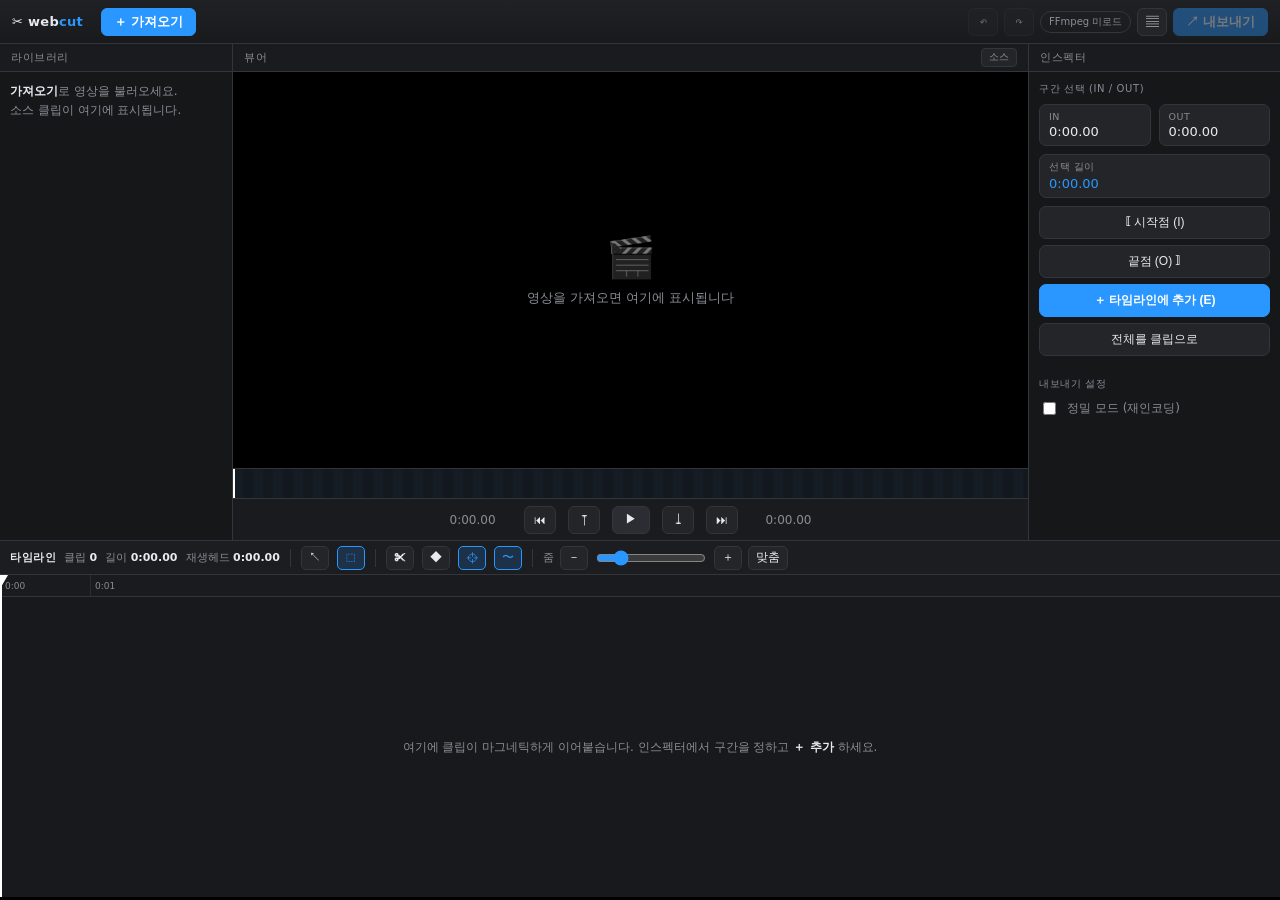
==== index.html @ 65ca596d "feat: webcut — browser-based video editor (Final Cut–style, FFmpeg.wasm)" ====
<!DOCTYPE html>
<html lang="ko">
<head>
  <meta charset="utf-8" />
  <meta name="viewport" content="width=device-width, initial-scale=1" />
  <title>webcut — 브라우저 영상 편집기</title>
  <link rel="stylesheet" href="./css/style.css" />
  <style>
    :root {
      --fc-bg: #161719; --fc-panel: #1d1e21; --fc-panel-2: #242529;
      --fc-line: #34353a; --fc-line-2: #3f4046; --fc-text: #e9eaee; --fc-muted: #8a8d96;
      --fc-blue: #2997ff; --fc-sel: #ffd60a; --fc-red: #ff4d4d;
      --fc-clip: linear-gradient(#3a6ea5, #2d557f); --fc-clip-top: #6fa8dc;
    }
    body { background: var(--fc-bg); overflow: hidden; }
    .topbar { background: #121315; border-bottom: 1px solid var(--fc-line); }

    .fc-app { height: 100vh; display: grid; grid-template-rows: 44px minmax(0,1fr) minmax(210px,40%); background: var(--fc-bg); }

    .fc-toolbar { display: flex; align-items: center; gap: 10px; padding: 0 12px; border-bottom: 1px solid var(--fc-line); background: linear-gradient(#202125,#191a1c); }
    .fc-toolbar .grp { display: flex; align-items: center; gap: 6px; }
    .fc-toolbar .spacer { flex: 1; }
    .fc-toolbar .title { font-weight: 700; font-size: 13px; letter-spacing: .3px; }
    .fc-toolbar .title .x { color: var(--fc-blue); }
    .ticon { width: 30px; height: 28px; display: inline-flex; align-items: center; justify-content: center; background: var(--fc-panel-2); border: 1px solid var(--fc-line); border-radius: 6px; color: var(--fc-text); font-size: 13px; cursor: pointer; padding: 0; }
    .ticon:hover { border-color: var(--fc-line-2); background: #2c2d32; }
    .ticon:disabled { opacity: .4; cursor: not-allowed; }
    .ticon.primary { background: var(--fc-blue); border-color: var(--fc-blue); color: #fff; width: auto; padding: 0 12px; font-weight: 600; }
    .ticon.primary:hover { filter: brightness(1.08); }
    .ticon.on { background: rgba(41,151,255,.18); border-color: var(--fc-blue); color: var(--fc-blue); }
    .pill { font-size: 10px; padding: 3px 8px; border-radius: 999px; border: 1px solid var(--fc-line); color: var(--fc-muted); white-space: nowrap; }
    .pill.ok { color: #5fd38a; border-color: #2f6b46; background: rgba(95,211,138,.08); }
    .pill.busy { color: var(--fc-sel); border-color: #6b5f1a; }

    .fc-top { display: grid; grid-template-columns: 232px 1fr 252px; min-height: 0; }
    .fc-pane { display: flex; flex-direction: column; min-height: 0; min-width: 0; }
    .fc-pane + .fc-pane { border-left: 1px solid var(--fc-line); }
    .fc-pane > .hd { height: 28px; display: flex; align-items: center; gap: 8px; padding: 0 11px; font-size: 10.5px; text-transform: uppercase; letter-spacing: .6px; color: var(--fc-muted); border-bottom: 1px solid var(--fc-line); background: #1a1b1e; flex: none; }
    .fc-pane > .hd .badge { margin-left: auto; font-size: 9.5px; padding: 2px 7px; border-radius: 4px; background: var(--fc-panel-2); border: 1px solid var(--fc-line); color: var(--fc-muted); text-transform: none; letter-spacing: 0; }
    .fc-pane > .hd .badge.prog { color: var(--fc-blue); border-color: #1f5c99; }
    .fc-pane > .bd { flex: 1; min-height: 0; overflow: auto; padding: 10px; }

    .browser-empty { color: var(--fc-muted); font-size: 12px; line-height: 1.6; }
    .src-card { display: flex; gap: 9px; align-items: center; padding: 8px; border-radius: 8px; background: var(--fc-panel-2); border: 1px solid var(--fc-line); }
    .src-card .filmstrip { width: 52px; height: 34px; border-radius: 4px; flex: none; background: repeating-linear-gradient(90deg,#0000 0 6px,#00000055 6px 8px), var(--fc-clip); border: 1px solid #00000066; }
    .src-card .m { font-size: 11.5px; min-width: 0; }
    .src-card .m b { display: block; color: var(--fc-text); white-space: nowrap; overflow: hidden; text-overflow: ellipsis; }
    .src-card .m span { color: var(--fc-muted); }

    .viewer-wrap { flex: 1; display: flex; align-items: center; justify-content: center; background: #000; min-height: 0; padding: 8px; }
    .viewer-wrap video { max-width: 100%; max-height: 100%; border-radius: 4px; background: #000; }
    .viewer-empty { color: var(--fc-muted); font-size: 13px; text-align: center; }
    .viewer-empty .big { font-size: 40px; margin-bottom: 8px; opacity: .5; }

    /* Source strip under viewer */
    .src-strip { height: 30px; flex: none; position: relative; background: #101113; border-top: 1px solid var(--fc-line); cursor: pointer; overflow: hidden; }
    .src-strip .film { position: absolute; inset: 0; background: repeating-linear-gradient(90deg,#1c2733 0 10px,#16202a 10px 20px); opacity: .5; }
    .src-strip .sel { position: absolute; top: 0; bottom: 0; background: rgba(41,151,255,.22); border-left: 2px solid var(--fc-blue); border-right: 2px solid var(--fc-blue); }
    .src-strip .ph { position: absolute; top: 0; bottom: 0; width: 2px; background: #fff; }
    .src-strip .mk { position: absolute; top: 0; width: 0; height: 0; border-left: 4px solid transparent; border-right: 4px solid transparent; border-top: 6px solid var(--fc-sel); transform: translateX(-4px); }

    .transport { height: 42px; flex: none; display: flex; align-items: center; justify-content: center; gap: 12px; border-top: 1px solid var(--fc-line); background: #1a1b1e; }
    .transport .tc { color: var(--fc-muted); font-size: 12px; font-variant-numeric: tabular-nums; min-width: 62px; }
    .transport .tc.r { text-align: right; }
    .tbtn { width: 32px; height: 28px; border-radius: 6px; border: 1px solid var(--fc-line); background: var(--fc-panel-2); color: var(--fc-text); cursor: pointer; font-size: 12px; display: inline-flex; align-items: center; justify-content: center; }
    .tbtn:hover { background: #2c2d32; }
    .tbtn.play { width: 38px; background: #2c2d32; }

    .insp-sec { margin-bottom: 15px; }
    .insp-sec .lbl { font-size: 10px; text-transform: uppercase; letter-spacing: .6px; color: var(--fc-muted); margin-bottom: 8px; }
    .io-row { display: flex; gap: 8px; margin-bottom: 8px; }
    .io-box { flex: 1; background: var(--fc-panel-2); border: 1px solid var(--fc-line); border-radius: 7px; padding: 6px 9px; }
    .io-box .k { font-size: 9.5px; text-transform: uppercase; letter-spacing: .5px; color: var(--fc-muted); }
    .io-box .v { font-size: 13px; font-variant-numeric: tabular-nums; color: var(--fc-text); margin-top: 2px; }
    .io-box.dur .v { color: var(--fc-blue); }
    .fc-btn { width: 100%; padding: 7px; border-radius: 7px; border: 1px solid var(--fc-line); background: var(--fc-panel-2); color: var(--fc-text); cursor: pointer; font-size: 12px; margin-bottom: 6px; }
    .fc-btn:hover { background: #2c2d32; border-color: var(--fc-line-2); }
    .fc-btn.add { background: var(--fc-blue); border-color: var(--fc-blue); color: #fff; font-weight: 600; }
    .fc-btn.add:hover { filter: brightness(1.08); }
    .fc-btn:disabled { opacity: .4; cursor: not-allowed; }
    .insp-toggle { display: flex; align-items: center; gap: 8px; font-size: 12px; color: var(--fc-muted); margin-bottom: 6px; }
    .export-stat { font-size: 11px; color: var(--fc-muted); min-height: 14px; }

    /* Timeline */
    .fc-timeline { border-top: 1px solid var(--fc-line); display: flex; flex-direction: column; min-height: 0; background: #18191c; }
    .tl-bar { height: 34px; flex: none; display: flex; align-items: center; gap: 8px; padding: 0 10px; border-bottom: 1px solid var(--fc-line); background: #1c1d20; }
    .tl-bar .seq { font-size: 11px; text-transform: uppercase; letter-spacing: .5px; color: var(--fc-text); font-weight: 600; }
    .tl-bar .t { font-size: 11px; color: var(--fc-muted); white-space: nowrap; }
    .tl-bar .t b { color: var(--fc-text); }
    .tl-bar .sep { width: 1px; height: 18px; background: var(--fc-line); margin: 0 2px; }
    .tl-bar .zoom { display: flex; align-items: center; gap: 6px; }
    .tl-bar .zoom input { width: 110px; accent-color: var(--fc-blue); }
    .tbtn-sm { height: 24px; min-width: 26px; padding: 0 7px; border-radius: 5px; border: 1px solid var(--fc-line); background: var(--fc-panel-2); color: var(--fc-text); cursor: pointer; font-size: 12px; display: inline-flex; align-items: center; justify-content: center; }
    .tbtn-sm:hover { background: #2c2d32; }
    .tbtn-sm:disabled { opacity: .4; cursor: not-allowed; }
    .tbtn-sm.on { background: rgba(41,151,255,.18); border-color: var(--fc-blue); color: var(--fc-blue); }

    .tl-scroll { flex: 1; overflow-x: auto; overflow-y: hidden; min-height: 0; position: relative; }
    .tl-inner { position: relative; height: 100%; min-width: 100%; }
    .tl-ruler { height: 22px; position: relative; border-bottom: 1px solid var(--fc-line); background: #1a1b1e; cursor: text; user-select: none; }
    .tl-ruler .tick { position: absolute; top: 0; bottom: 0; border-left: 1px solid #2c2d32; padding-left: 4px; font-size: 9px; color: var(--fc-muted); line-height: 22px; pointer-events: none; }
    .tl-ruler .mk { position: absolute; top: 2px; width: 0; height: 0; border-left: 5px solid transparent; border-right: 5px solid transparent; border-top: 8px solid var(--fc-sel); transform: translateX(-5px); cursor: pointer; }
    .tl-track { position: relative; height: calc(100% - 22px); padding: 12px 0; }
    .tl-lane { position: relative; height: 100%; }
    .tl-clip { position: absolute; top: 8px; bottom: 8px; border-radius: 6px; overflow: hidden; background: var(--fc-clip); border: 1px solid #00000077; cursor: grab; box-shadow: inset 0 1px 0 #ffffff22; min-width: 14px; }
    .tl-clip .cbar { height: 5px; background: var(--fc-clip-top); opacity: .85; }
    .tl-clip .cbody { position: absolute; inset: 5px 0 0 0; background-image: repeating-linear-gradient(90deg,#ffffff10 0 1px,#0000 1px 14px); }
    .tl-clip .clabel { position: relative; padding: 6px 10px; font-size: 10.5px; color: #eaf2fb; text-shadow: 0 1px 1px #00000088; white-space: nowrap; pointer-events: none; }
    .tl-clip .clabel .d { display: block; color: #cfe2f7; font-variant-numeric: tabular-nums; font-size: 9.5px; opacity: .9; }
    .tl-clip.selected { border-color: var(--fc-sel); box-shadow: 0 0 0 2px var(--fc-sel), inset 0 1px 0 #ffffff22; }
    .tl-clip .trim { position: absolute; top: 0; bottom: 0; width: 9px; cursor: ew-resize; z-index: 3; }
    .tl-clip .trim.l { left: 0; } .tl-clip .trim.r { right: 0; }
    .tl-clip .trim:hover { background: linear-gradient(var(--fc-sel),#caa800); opacity: .55; }
    .tl-clip .trim.l:hover { box-shadow: inset 2px 0 0 var(--fc-sel); }
    .tl-clip .trim.r:hover { box-shadow: inset -2px 0 0 var(--fc-sel); }
    .tl-clip .del { position: absolute; top: 4px; right: 11px; width: 17px; height: 17px; border-radius: 4px; background: #00000077; color: #fff; border: none; cursor: pointer; font-size: 10px; line-height: 1; display: none; align-items: center; justify-content: center; z-index: 4; }
    .tl-clip:hover .del { display: flex; }
    .tl-empty { position: absolute; inset: 0; display: flex; align-items: center; justify-content: center; color: var(--fc-muted); font-size: 12px; pointer-events: none; padding: 0 20px; text-align: center; }

    .tl-playhead { position: absolute; top: 0; bottom: 0; width: 2px; background: #fff; z-index: 6; pointer-events: none; }
    .tl-playhead .head { position: absolute; top: 0; left: -6px; width: 14px; height: 12px; background: #fff; clip-path: polygon(0 0,100% 0,50% 100%); pointer-events: auto; cursor: ew-resize; }
    .tl-skimmer { position: absolute; top: 0; bottom: 0; width: 1px; background: var(--fc-sel); opacity: .7; z-index: 5; pointer-events: none; display: none; }
    .tl-range { position: absolute; top: 0; bottom: 0; background: rgba(255,214,10,.15); border-left: 2px solid var(--fc-sel); border-right: 2px solid var(--fc-sel); z-index: 4; pointer-events: none; display: none; box-shadow: inset 0 0 0 1px rgba(255,214,10,.25); }
    .tl-track.range-tool { cursor: text; }

    .tl-progress { height: 3px; background: #000; flex: none; }
    .tl-progress > div { height: 100%; width: 0; background: linear-gradient(90deg,var(--fc-blue),#6fa8dc); transition: width .15s; }

    #file { display: none; }
    .log-pop { position: fixed; right: 12px; bottom: 16px; width: 340px; max-height: 170px; overflow: auto; background: #0d0e10; border: 1px solid var(--fc-line); border-radius: 8px; padding: 8px 10px; font-family: ui-monospace,Menlo,monospace; font-size: 10.5px; color: var(--fc-muted); white-space: pre-wrap; z-index: 40; display: none; }
    .log-pop.show { display: block; }
  </style>
</head>
<body>
  <div class="fc-app">
    <div class="fc-toolbar">
      <span class="title">✂️ web<span class="x">cut</span></span>
      <div class="grp" style="margin-left:8px">
        <button class="ticon primary" id="importBtn">＋ 가져오기</button>
      </div>
      <div class="spacer"></div>
      <div class="grp">
        <button class="ticon" id="undoBtn" title="실행취소 (⌘Z)" disabled>↶</button>
        <button class="ticon" id="redoBtn" title="다시실행 (⌘⇧Z)" disabled>↷</button>
        <span class="pill" id="status">FFmpeg 미로드</span>
        <button class="ticon" id="logToggle" title="로그">▤</button>
        <button class="ticon primary" id="export" disabled>↗ 내보내기</button>
        <a class="ticon" id="download" style="display:none; text-decoration:none">⬇</a>
      </div>
    </div>

    <div class="fc-top">
      <div class="fc-pane">
        <div class="hd">라이브러리</div>
        <div class="bd" id="browser">
          <div class="browser-empty">
            <b style="color:var(--fc-text)">가져오기</b>로 영상을 불러오세요.<br>소스 클립이 여기에 표시됩니다.
          </div>
        </div>
      </div>

      <div class="fc-pane">
        <div class="hd">뷰어 <span class="badge" id="modeBadge">소스</span></div>
        <div class="viewer-wrap" id="viewerWrap">
          <div class="viewer-empty" id="viewerEmpty"><div class="big">🎬</div>영상을 가져오면 여기에 표시됩니다</div>
          <video id="video" style="display:none"></video>
        </div>
        <div class="src-strip" id="srcStrip" title="소스 스크럽 · 드래그로 이동">
          <div class="film"></div>
          <div class="sel" id="srcSel" style="display:none"></div>
          <div class="ph" id="srcPh" style="left:0"></div>
        </div>
        <div class="transport">
          <span class="tc" id="curT">0:00.00</span>
          <button class="tbtn" id="skipStart" title="처음 (Home)">⏮</button>
          <button class="tbtn" id="prevEdit" title="이전 편집점 (↑)">⤒</button>
          <button class="tbtn play" id="playBtn" title="재생/정지 (Space)">▶</button>
          <button class="tbtn" id="nextEdit" title="다음 편집점 (↓)">⤓</button>
          <button class="tbtn" id="skipEnd" title="끝 (End)">⏭</button>
          <span class="tc r" id="totT">0:00.00</span>
        </div>
      </div>

      <div class="fc-pane">
        <div class="hd">인스펙터</div>
        <div class="bd">
          <div class="insp-sec">
            <div class="lbl">구간 선택 (In / Out)</div>
            <div class="io-row">
              <div class="io-box"><div class="k">In</div><div class="v" id="inT">0:00.00</div></div>
              <div class="io-box"><div class="k">Out</div><div class="v" id="outT">0:00.00</div></div>
            </div>
            <div class="io-row"><div class="io-box dur" style="width:100%"><div class="k">선택 길이</div><div class="v" id="segT">0:00.00</div></div></div>
            <button class="fc-btn" id="setIn">⟦ 시작점 (I)</button>
            <button class="fc-btn" id="setOut">끝점 (O) ⟧</button>
            <button class="fc-btn add" id="addClip">＋ 타임라인에 추가 (E)</button>
            <button class="fc-btn" id="addFull">전체를 클립으로</button>
          </div>

          <div class="insp-sec" id="selInsp" style="display:none">
            <div class="lbl">선택한 클립</div>
            <div class="io-row">
              <div class="io-box"><div class="k">In(소스)</div><div class="v" id="selIn">—</div></div>
              <div class="io-box"><div class="k">Out(소스)</div><div class="v" id="selOut">—</div></div>
            </div>
            <div class="io-row"><div class="io-box dur" style="width:100%"><div class="k">길이</div><div class="v" id="selDur">—</div></div></div>
            <button class="fc-btn" id="selPlay">▶ 이 클립 미리보기</button>
            <button class="fc-btn" id="selBlade">✂ 재생헤드에서 분할 (B)</button>
            <button class="fc-btn" id="selDel">✕ 삭제 (Del)</button>
          </div>

          <div class="insp-sec">
            <div class="lbl">내보내기 설정</div>
            <label class="insp-toggle"><input type="checkbox" id="precise"> 정밀 모드 (재인코딩)</label>
            <div class="export-stat" id="exportStat"></div>
          </div>
        </div>
      </div>
    </div>

    <div class="fc-timeline">
      <div class="tl-bar">
        <span class="seq">타임라인</span>
        <span class="t">클립 <b id="clipCount">0</b></span>
        <span class="t">길이 <b id="totalT">0:00.00</b></span>
        <span class="t">재생헤드 <b id="phT">0:00.00</b></span>
        <span class="sep"></span>
        <button class="tbtn-sm" id="toolSelect" title="선택 도구 (V)">↖</button>
        <button class="tbtn-sm on" id="toolRange" title="범위 선택 도구 (R) — 드래그로 구간 선택">⬚</button>
        <span class="grp" id="rangeOps" style="display:none; align-items:center; gap:6px">
          <span class="t">범위 <b id="rangeDur">0:00.00</b></span>
          <button class="tbtn-sm" id="rngKeep" title="선택 영역만 남기기">남기기</button>
          <button class="tbtn-sm" id="rngDel" title="선택 영역 삭제">삭제</button>
          <button class="tbtn-sm" id="rngClear" title="범위 해제">✕</button>
        </span>
        <span class="sep"></span>
        <button class="tbtn-sm" id="bladeBtn" title="분할 (B)">✂</button>
        <button class="tbtn-sm" id="markBtn" title="마커 (M)">◆</button>
        <button class="tbtn-sm on" id="snapBtn" title="스내핑 (N)">⌖</button>
        <button class="tbtn-sm on" id="skimBtn" title="스키밍 (S)">〜</button>
        <span class="sep"></span>
        <div class="zoom">
          <span class="t">줌</span>
          <button class="tbtn-sm" id="zoomOut">－</button>
          <input type="range" id="zoom" min="20" max="400" value="90">
          <button class="tbtn-sm" id="zoomIn">＋</button>
          <button class="tbtn-sm" id="zoomFit" title="맞춤">맞춤</button>
        </div>
      </div>
      <div class="tl-scroll" id="tlScroll">
        <div class="tl-inner" id="tlInner">
          <div class="tl-ruler" id="ruler"></div>
          <div class="tl-track">
            <div class="tl-lane" id="lane">
              <div class="tl-empty" id="tlEmpty">여기에 클립이 마그네틱하게 이어붙습니다. 인스펙터에서 구간을 정하고 <b style="color:var(--fc-text);margin:0 4px">＋ 추가</b>하세요.</div>
            </div>
          </div>
          <div class="tl-range" id="tlRange"></div>
          <div class="tl-skimmer" id="skimmer"></div>
          <div class="tl-playhead" id="playhead" style="left:0"><div class="head" id="phHead"></div></div>
        </div>
      </div>
      <div class="tl-progress"><div id="bar"></div></div>
    </div>
  </div>

  <input type="file" id="file" accept="video/*" />
  <pre class="log-pop" id="log">대기 중…</pre>

  <script type="module">
    import { FFmpeg } from './vendor/ffmpeg/index.js';
    import { fetchFile, toBlobURL } from './vendor/util/index.js';

    const $ = id => document.getElementById(id);
    const video = $('video');
    const logEl = $('log'), statusEl = $('status'), bar = $('bar');

    const fmt = s => { if (!isFinite(s) || s < 0) s = 0; const m = Math.floor(s/60), sec = Math.floor(s%60), cs = Math.floor((s%1)*100); return `${m}:${String(sec).padStart(2,'0')}.${String(cs).padStart(2,'0')}`; };
    const log = m => { logEl.textContent = (m + '\n' + logEl.textContent).slice(0, 6000); };
    const clamp = (v, a, b) => Math.max(a, Math.min(b, v));

    // ---- State ----
    let clips = [];               // {id, start, end}  (source time)
    let markers = [];             // sequence times
    let sourceFile = null, sourceExt = 'mp4', duration = 0;
    let selectedId = null, clipSeq = 0;
    let PXPS = 90;
    let inPt = 0, outPt = 0;
    let mode = 'source';          // 'source' | 'program'
    let playingSeq = false, curIdx = 0, rafId = null;
    let playN = 0;                // sequence time
    let snapOn = true, skimOn = true, skimming = false, skimSaved = 0;
    let history = [], future = [];
    let tool = 'range';           // 'select' | 'range'
    let selA = null, selB = null; // range selection (sequence time)
    let rangeDragging = false;

    // ---- Sequence math ----
    const seqDuration = () => clips.reduce((a, c) => a + (c.end - c.start), 0);
    const offsetOf = i => clips.slice(0, i).reduce((a, c) => a + (c.end - c.start), 0);
    function locate(t) {            // sequence time -> {idx, src}
      t = clamp(t, 0, seqDuration());
      let acc = 0;
      for (let i = 0; i < clips.length; i++) {
        const d = clips[i].end - clips[i].start;
        if (t <= acc + d || i === clips.length - 1) return { idx: i, src: clips[i].start + (t - acc), off: acc };
        acc += d;
      }
      return { idx: 0, src: 0, off: 0 };
    }
    const editPoints = () => { const pts = [0]; let a = 0; clips.forEach(c => { a += c.end - c.start; pts.push(a); }); return pts; };

    // ---- History ----
    const snap = () => clips.map(c => ({ ...c }));
    function pushHistory() { history.push(snap()); if (history.length > 60) history.shift(); future = []; updateUndo(); }
    function updateUndo() { $('undoBtn').disabled = !history.length; $('redoBtn').disabled = !future.length; }
    function undo() { if (!history.length) return; future.push(snap()); clips = history.pop(); fixSelection(); renderTimeline(); updateUndo(); }
    function redo() { if (!future.length) return; history.push(snap()); clips = future.pop(); fixSelection(); renderTimeline(); updateUndo(); }
    function fixSelection() { if (!clips.find(c => c.id === selectedId)) selectedId = clips.length ? clips[clips.length - 1].id : null; }

    // ---- FFmpeg ----
    const ffmpeg = new FFmpeg();
    let loaded = false;
    ffmpeg.on('log', ({ message }) => { if (message) log(message); });
    ffmpeg.on('progress', ({ progress }) => { if (progress >= 0 && progress <= 1) bar.style.width = (progress*100).toFixed(1) + '%'; });
    async function ensureLoaded() {
      if (loaded) return;
      statusEl.textContent = 'FFmpeg 로딩…'; statusEl.className = 'pill busy';
      log('FFmpeg 코어 다운로드 중 (최초 1회, ~25MB)…');
      const base = 'https://unpkg.com/@ffmpeg/core@0.12.10/dist/esm';
      await ffmpeg.load({
        coreURL: await toBlobURL(`${base}/ffmpeg-core.js`, 'text/javascript'),
        wasmURL: await toBlobURL(`${base}/ffmpeg-core.wasm`, 'application/wasm'),
      });
      loaded = true; statusEl.textContent = 'FFmpeg 준비됨'; statusEl.className = 'pill ok'; log('FFmpeg 엔진 준비 완료 ✓');
    }

    // ---- Import ----
    $('importBtn').onclick = () => $('file').click();
    $('file').onchange = e => {
      const f = e.target.files[0]; if (!f) return;
      sourceFile = f; sourceExt = (f.name.split('.').pop() || 'mp4').toLowerCase();
      video.src = URL.createObjectURL(f); video.style.display = 'block'; $('viewerEmpty').style.display = 'none';
      log(`가져옴: ${f.name} (${(f.size/1048576).toFixed(1)} MB)`);
      $('browser').innerHTML = `<div class="src-card"><div class="filmstrip"></div><div class="m"><b title="${f.name}">${f.name}</b><span>${(f.size/1048576).toFixed(1)} MB · <span id="srcDur">…</span></span></div></div>`;
      ensureLoaded().catch(err => { log('엔진 로드 실패: ' + err); statusEl.textContent = '로드 실패'; statusEl.className = 'pill'; });
    };
    video.addEventListener('loadedmetadata', () => {
      duration = video.duration; outPt = duration; inPt = 0;
      $('totT').textContent = fmt(duration);
      const sd = $('srcDur'); if (sd) sd.textContent = fmt(duration);
      updateSeg(); renderSrcStrip();
    });

    // ---- Viewer / modes ----
    function setMode(m) { mode = m; const b = $('modeBadge'); b.textContent = m === 'program' ? '프로그램' : '소스'; b.className = 'badge' + (m === 'program' ? ' prog' : ''); }
    video.addEventListener('timeupdate', () => {
      $('curT').textContent = fmt(video.currentTime);
      if (mode === 'source') renderSrcPh();
    });
    video.addEventListener('play', () => $('playBtn').textContent = '⏸');
    video.addEventListener('pause', () => { if (!playingSeq) $('playBtn').textContent = '▶'; });

    // ---- Source strip ----
    function renderSrcStrip() {
      const sel = $('srcSel');
      if (duration > 0 && (outPt - inPt) < duration - 1e-3) {
        sel.style.display = 'block';
        sel.style.left = (inPt/duration*100) + '%';
        sel.style.width = ((outPt-inPt)/duration*100) + '%';
      } else sel.style.display = 'none';
      renderSrcPh();
    }
    function renderSrcPh() { if (duration > 0) $('srcPh').style.left = (video.currentTime/duration*100) + '%'; }
    function srcSeek(clientX) {
      const r = $('srcStrip').getBoundingClientRect();
      const t = clamp((clientX - r.left)/r.width, 0, 1) * duration;
      setMode('source'); stopProgram(); video.currentTime = t;
    }
    let srcDrag = false;
    $('srcStrip').addEventListener('mousedown', e => { if (!duration) return; srcDrag = true; srcSeek(e.clientX); });
    window.addEventListener('mousemove', e => { if (srcDrag) srcSeek(e.clientX); });
    window.addEventListener('mouseup', () => srcDrag = false);

    // ---- In / Out / add ----
    function updateSeg() { $('inT').textContent = fmt(inPt); $('outT').textContent = fmt(outPt); $('segT').textContent = fmt(Math.max(0, outPt-inPt)); }
    $('setIn').onclick = () => { inPt = video.currentTime; if (outPt <= inPt) outPt = duration; updateSeg(); renderSrcStrip(); };
    $('setOut').onclick = () => { outPt = video.currentTime; if (outPt <= inPt) inPt = 0; updateSeg(); renderSrcStrip(); };
    $('addClip').onclick = () => addClip(inPt, outPt);
    $('addFull').onclick = () => addClip(0, duration);
    function addClip(s, e) {
      if (!sourceFile) { log('먼저 영상을 가져오세요.'); return; }
      if (e - s < 0.05) { log('구간이 너무 짧습니다.'); return; }
      pushHistory();
      clips.push({ start: s, end: e, id: ++clipSeq });
      selectedId = clipSeq; renderTimeline();
    }

    // ---- Program (sequence) playback ----
    function programPlay() {
      if (!clips.length) { setMode('source'); video.play(); return; }
      setMode('program'); playingSeq = true; $('playBtn').textContent = '⏸';
      if (playN >= seqDuration() - 1e-3) playN = 0;
      const m = locate(playN); curIdx = m.idx; video.currentTime = m.src; video.play(); loopProgram();
    }
    function loopProgram() {
      if (!playingSeq) return;
      const c = clips[curIdx];
      if (!c) { stopProgram(); playN = seqDuration(); updatePlayhead(); return; }
      if (video.currentTime >= c.end - 0.03) {
        curIdx++;
        if (curIdx >= clips.length) { stopProgram(); playN = seqDuration(); updatePlayhead(); return; }
        video.currentTime = clips[curIdx].start;
      } else {
        playN = offsetOf(curIdx) + Math.max(0, video.currentTime - clips[curIdx].start);
        updatePlayhead();
      }
      rafId = requestAnimationFrame(loopProgram);
    }
    function stopProgram() { playingSeq = false; if (rafId) cancelAnimationFrame(rafId); rafId = null; video.pause(); $('playBtn').textContent = '▶'; }

    $('playBtn').onclick = () => { if (playingSeq || (mode === 'source' && !video.paused)) { stopProgram(); video.pause(); } else programPlay(); };
    $('skipStart').onclick = () => seekSeq(0);
    $('skipEnd').onclick = () => seekSeq(seqDuration());
    $('prevEdit').onclick = () => { const pts = editPoints(); for (let i = pts.length-1; i >= 0; i--) if (pts[i] < playN - 1e-3) return seekSeq(pts[i]); seekSeq(0); };
    $('nextEdit').onclick = () => { const pts = editPoints(); for (const p of pts) if (p > playN + 1e-3) return seekSeq(p); };

    function seekSeq(t) {
      if (!clips.length) return;
      stopProgram(); setMode('program');
      playN = clamp(t, 0, seqDuration());
      const m = locate(playN); curIdx = m.idx; video.currentTime = m.src; updatePlayhead();
    }
    function updatePlayhead() {
      const x = playN * PXPS;
      $('playhead').style.left = x + 'px';
      $('phT').textContent = fmt(playN);
      // auto-scroll to keep playhead visible during playback
      if (playingSeq) {
        const sc = $('tlScroll');
        if (x < sc.scrollLeft + 40 || x > sc.scrollLeft + sc.clientWidth - 40) sc.scrollLeft = x - sc.clientWidth/2;
      }
    }

    // ---- Playhead scrub (ruler + head drag) ----
    function snapTime(t) {
      if (!snapOn) return t;
      const cands = [...editPoints(), ...markers];
      let best = t, bestPx = 7;
      for (const c of cands) { const d = Math.abs(c - t) * PXPS; if (d < bestPx) { bestPx = d; best = c; } }
      return best;
    }
    function rulerTime(clientX) {
      const r = $('tlInner').getBoundingClientRect();
      return clamp((clientX - r.left)/PXPS, 0, seqDuration());
    }
    let phDrag = false;
    function startPhDrag(clientX) { phDrag = true; seekSeq(snapTime(rulerTime(clientX))); }
    $('ruler').addEventListener('mousedown', e => { if (clips.length) startPhDrag(e.clientX); });
    $('phHead').addEventListener('mousedown', e => { e.stopPropagation(); phDrag = true; });
    window.addEventListener('mousemove', e => { if (phDrag && clips.length) seekSeq(snapTime(rulerTime(e.clientX))); });
    window.addEventListener('mouseup', () => phDrag = false);

    // ---- Skimming ----
    $('tlScroll').addEventListener('mousemove', e => {
      if (!skimOn || !clips.length || phDrag || trimming || draggingClip || playingSeq || rangeDragging) return;
      const t = rulerTime(e.clientX);
      if (!skimming) { skimming = true; skimSaved = playN; }
      $('skimmer').style.display = 'block'; $('skimmer').style.left = (t*PXPS) + 'px';
      const m = locate(t); setMode('program'); video.currentTime = m.src; video.pause();
    });
    $('tlScroll').addEventListener('mouseleave', () => {
      if (!skimming) return; skimming = false; $('skimmer').style.display = 'none';
      const m = locate(playN); video.currentTime = m.src;   // restore to playhead
    });

    // ---- Range selection (drag on the track) ----
    function setTool(t) {
      tool = t;
      $('toolSelect').classList.toggle('on', t === 'select');
      $('toolRange').classList.toggle('on', t === 'range');
      $('lane') && document.querySelector('.tl-track').classList.toggle('range-tool', t === 'range');
      $('lane').querySelectorAll('.tl-clip').forEach(el => el.draggable = (t === 'select'));
    }
    $('toolSelect').onclick = () => setTool('select');
    $('toolRange').onclick = () => setTool('range');

    function clearRange() { selA = selB = null; renderRange(); }
    function hasRange() { return selA != null && selB != null && Math.abs(selB - selA) > 0.02; }
    function renderRange() {
      const el = $('tlRange'), ops = $('rangeOps');
      if (!hasRange()) { el.style.display = 'none'; ops.style.display = 'none'; return; }
      const a = Math.min(selA, selB), b = Math.max(selA, selB);
      el.style.display = 'block';
      el.style.left = (a * PXPS) + 'px';
      el.style.width = ((b - a) * PXPS) + 'px';
      ops.style.display = 'inline-flex';
      $('rangeDur').textContent = fmt(b - a);
    }

    // Track-level drag: in range tool, drag selects a sequence range.
    const track = document.querySelector('.tl-track');
    track.addEventListener('mousedown', e => {
      if (tool !== 'range' || !clips.length) return;
      if (e.target.closest('.trim') || e.target.closest('.del')) return; // let trim/del work
      e.preventDefault();
      rangeDragging = true;
      const t0 = snapTime(rulerTime(e.clientX));
      selA = t0; selB = t0;
      let moved = false;
      const onMove = ev => {
        selB = snapTime(rulerTime(ev.clientX));
        if (Math.abs(selB - selA) * PXPS > 3) moved = true;
        renderRange();
      };
      const onUp = ev => {
        rangeDragging = false;
        window.removeEventListener('mousemove', onMove);
        window.removeEventListener('mouseup', onUp);
        if (!moved) {                         // a click = select clip under cursor + clear range
          clearRange();
          const t = rulerTime(ev.clientX), m = locate(t);
          if (clips[m.idx]) selectClip(clips[m.idx].id);
        } else { renderRange(); }
      };
      window.addEventListener('mousemove', onMove);
      window.addEventListener('mouseup', onUp);
    });

    // Split the sequence at sequence-time t (no-op at clip boundaries).
    function splitAt(t) {
      t = clamp(t, 0, seqDuration());
      let acc = 0;
      for (let i = 0; i < clips.length; i++) {
        const d = clips[i].end - clips[i].start;
        if (t > acc + 1e-4 && t < acc + d - 1e-4) {
          const srcAt = clips[i].start + (t - acc);
          clips.splice(i + 1, 0, { start: srcAt, end: clips[i].end, id: ++clipSeq });
          clips[i] = { ...clips[i], end: srcAt };
          return;
        }
        acc += d;
      }
    }
    function rangeBounds() { return [Math.min(selA, selB), Math.max(selA, selB)]; }
    function partition(a, b) {            // returns {inside, outside} by sequence position
      const inside = [], outside = []; let acc = 0;
      for (const c of clips) { const d = c.end - c.start, off = acc; acc += d;
        (off >= a - 1e-3 && off + d <= b + 1e-3 ? inside : outside).push(c); }
      return { inside, outside };
    }
    $('rngKeep').onclick = () => {
      if (!hasRange()) return; pushHistory();
      const [a, b] = rangeBounds(); splitAt(a); splitAt(b);
      clips = partition(a, b).inside;
      clearRange(); fixSelection(); playN = 0; renderTimeline();
      log(`선택 영역만 남김 (${fmt(b - a)})`);
    };
    $('rngDel').onclick = () => {
      if (!hasRange()) return; pushHistory();
      const [a, b] = rangeBounds(); splitAt(a); splitAt(b);
      clips = partition(a, b).outside;
      clearRange(); fixSelection(); playN = clamp(a, 0, seqDuration()); renderTimeline();
      log(`선택 영역 삭제 (${fmt(b - a)})`);
    };
    $('rngClear').onclick = clearRange;

    // ---- Blade ----
    function blade() {
      const i = clips.findIndex(c => c.id === selectedId);
      if (i < 0) return;
      const c = clips[i], off = offsetOf(i), srcAt = c.start + (playN - off);
      if (srcAt <= c.start + 0.03 || srcAt >= c.end - 0.03) { log('재생헤드를 선택 클립 내부에 두세요.'); return; }
      pushHistory();
      const right = { start: srcAt, end: c.end, id: ++clipSeq };
      clips[i] = { ...c, end: srcAt };
      clips.splice(i + 1, 0, right);
      renderTimeline();
    }
    $('bladeBtn').onclick = blade; $('selBlade').onclick = blade;

    // ---- Markers ----
    $('markBtn').onclick = () => { if (!clips.length) return; markers.push(playN); markers = [...new Set(markers)].sort((a,b)=>a-b); renderTimeline(); };

    // ---- Toggles / zoom ----
    $('snapBtn').onclick = () => { snapOn = !snapOn; $('snapBtn').classList.toggle('on', snapOn); };
    $('skimBtn').onclick = () => { skimOn = !skimOn; $('skimBtn').classList.toggle('on', skimOn); if (!skimOn) { $('skimmer').style.display='none'; skimming=false; } };
    function setZoom(v) { PXPS = clamp(v, 20, 400); $('zoom').value = PXPS; renderTimeline(); updatePlayhead(); }
    $('zoom').oninput = e => setZoom(+e.target.value);
    $('zoomIn').onclick = () => setZoom(PXPS * 1.3);
    $('zoomOut').onclick = () => setZoom(PXPS / 1.3);
    $('zoomFit').onclick = () => { const sd = seqDuration(); if (sd > 0) setZoom(($('tlScroll').clientWidth - 30)/sd); };

    // ---- Timeline render ----
    function renderTimeline() {
      const lane = $('lane'), total = seqDuration(), inner = $('tlInner');
      inner.style.width = Math.max($('tlScroll').clientWidth, total*PXPS + 30) + 'px';

      const ruler = $('ruler'); ruler.innerHTML = '';
      const step = PXPS < 40 ? 5 : PXPS < 90 ? 2 : 1;
      for (let s = 0; s <= Math.ceil(total) + 1; s += step) {
        const t = document.createElement('div'); t.className = 'tick'; t.style.left = (s*PXPS) + 'px';
        t.textContent = fmt(s).replace(/\.00$/, ''); ruler.appendChild(t);
      }
      markers.forEach(mt => { const mk = document.createElement('div'); mk.className = 'mk'; mk.style.left = (mt*PXPS) + 'px'; mk.title = '마커 ' + fmt(mt); mk.onclick = () => seekSeq(mt); ruler.appendChild(mk); });

      lane.innerHTML = '';
      if (!clips.length) {
        lane.innerHTML = '<div class="tl-empty">여기에 클립이 마그네틱하게 이어붙습니다. 인스펙터에서 구간을 정하고 <b style="color:var(--fc-text);margin:0 4px">＋ 추가</b>하세요.</div>';
      } else {
        let x = 0;
        clips.forEach((c, i) => {
          const w = (c.end - c.start) * PXPS;
          const el = document.createElement('div');
          el.className = 'tl-clip' + (c.id === selectedId ? ' selected' : '');
          el.style.left = x + 'px'; el.style.width = Math.max(14, w - 3) + 'px';
          el.dataset.id = c.id; el.draggable = (tool === 'select');
          el.innerHTML = `<div class="trim l"></div><div class="trim r"></div><div class="cbar"></div><div class="cbody"></div>
            <div class="clabel">클립 ${i+1}<span class="d">${fmt(c.end - c.start)}</span></div><button class="del" title="삭제">✕</button>`;
          lane.appendChild(el); x += w;
        });
      }
      $('clipCount').textContent = clips.length;
      $('totalT').textContent = fmt(total);
      $('export').disabled = clips.length === 0;
      if (playN > total) { playN = total; }
      if (selA != null && selA > total) selA = total;
      if (selB != null && selB > total) selB = total;
      document.querySelector('.tl-track').classList.toggle('range-tool', tool === 'range');
      updatePlayhead(); renderRange(); bindClipEvents(); renderSelectionInspector();
    }

    // ---- Clip events: select, delete, trim, drag-reorder ----
    let trimming = false, draggingClip = false;
    function bindClipEvents() {
      $('lane').querySelectorAll('.tl-clip').forEach(el => {
        const id = +el.dataset.id;
        el.addEventListener('mousedown', ev => { if (tool === 'range' || ev.target.matches('.trim') || ev.target.matches('.del')) return; selectClip(id); });
        el.querySelector('.del').onclick = ev => { ev.stopPropagation(); deleteClip(id); };
        el.querySelector('.trim.l').addEventListener('mousedown', ev => startTrim(ev, id, 'l'));
        el.querySelector('.trim.r').addEventListener('mousedown', ev => startTrim(ev, id, 'r'));
        el.addEventListener('dragstart', () => { draggingClip = true; selectClip(id); });
        el.addEventListener('dragend', () => draggingClip = false);
        el.addEventListener('dragover', ev => ev.preventDefault());
        el.addEventListener('drop', ev => {
          ev.preventDefault();
          const from = clips.findIndex(c => c.id === selectedId), to = clips.findIndex(c => c.id === id);
          if (from < 0 || to < 0 || from === to) return;
          pushHistory(); const [m] = clips.splice(from, 1); clips.splice(to, 0, m); renderTimeline();
        });
      });
    }
    function startTrim(ev, id, side) {
      ev.preventDefault(); ev.stopPropagation();
      selectClip(id);
      const c = clips.find(x => x.id === id); if (!c) return;
      const startX = ev.clientX, o = { ...c };
      trimming = true; pushHistory();
      const onMove = e => {
        const dt = (e.clientX - startX) / PXPS;
        if (side === 'l') c.start = clamp(o.start + dt, 0, c.end - 0.05);
        else c.end = clamp(o.end + dt, c.start + 0.05, duration);
        renderTimeline();
      };
      const onUp = () => { trimming = false; window.removeEventListener('mousemove', onMove); window.removeEventListener('mouseup', onUp); };
      window.addEventListener('mousemove', onMove); window.addEventListener('mouseup', onUp);
    }
    function selectClip(id) { selectedId = id; renderTimeline(); }
    function deleteClip(id) { pushHistory(); clips = clips.filter(c => c.id !== id); fixSelection(); renderTimeline(); }

    function renderSelectionInspector() {
      const c = clips.find(x => x.id === selectedId), sec = $('selInsp');
      if (!c) { sec.style.display = 'none'; return; }
      sec.style.display = 'block';
      $('selIn').textContent = fmt(c.start); $('selOut').textContent = fmt(c.end); $('selDur').textContent = fmt(c.end - c.start);
      $('selPlay').onclick = () => { const off = offsetOf(clips.indexOf(c)); seekSeq(off); setTimeout(programPlay, 30); };
      $('selDel').onclick = () => deleteClip(c.id);
    }

    // ---- Keyboard ----
    window.addEventListener('keydown', e => {
      if (e.target.tagName === 'INPUT') return;
      const meta = e.metaKey || e.ctrlKey;
      if (meta && (e.key === 'z' || e.key === 'Z')) { e.preventDefault(); e.shiftKey ? redo() : undo(); return; }
      if (meta && (e.key === 'y' || e.key === 'Y')) { e.preventDefault(); redo(); return; }
      switch (e.key) {
        case ' ': e.preventDefault(); $('playBtn').click(); break;
        case 'i': case 'I': $('setIn').click(); break;
        case 'o': case 'O': $('setOut').click(); break;
        case 'e': case 'E': $('addClip').click(); break;
        case 'b': case 'B': blade(); break;
        case 'm': case 'M': $('markBtn').click(); break;
        case 'n': case 'N': $('snapBtn').click(); break;
        case 's': case 'S': $('skimBtn').click(); break;
        case 'v': case 'V': setTool('select'); break;
        case 'r': case 'R': setTool('range'); break;
        case 'Escape': clearRange(); break;
        case 'Backspace': case 'Delete': if (selectedId) deleteClip(selectedId); break;
        case 'ArrowUp': e.preventDefault(); $('prevEdit').click(); break;
        case 'ArrowDown': e.preventDefault(); $('nextEdit').click(); break;
        case 'ArrowLeft': if (clips.length) seekSeq(playN - (e.shiftKey ? 1 : 1/30)); break;
        case 'ArrowRight': if (clips.length) seekSeq(playN + (e.shiftKey ? 1 : 1/30)); break;
        case 'Home': $('skipStart').click(); break;
        case 'End': $('skipEnd').click(); break;
      }
    });

    $('undoBtn').onclick = undo; $('redoBtn').onclick = redo;
    $('logToggle').onclick = () => $('log').classList.toggle('show');

    // ---- Export ----
    $('export').onclick = async () => {
      if (!clips.length) return;
      try {
        await ensureLoaded(); stopProgram();
        $('export').disabled = true; statusEl.textContent = '내보내는 중…'; statusEl.className = 'pill busy';
        bar.style.width = '0%'; $('exportStat').textContent = '처리 중…';
        const t0 = performance.now(), precise = $('precise').checked, inputName = 'input.' + sourceExt;
        await ffmpeg.writeFile(inputName, await fetchFile(sourceFile));
        const parts = [];
        for (let i = 0; i < clips.length; i++) {
          const c = clips[i], part = `part${i}.mp4`, dur = (c.end - c.start).toFixed(3);
          const args = ['-ss', c.start.toFixed(3), '-i', inputName, '-t', dur];
          if (precise) args.push('-c:v','libx264','-preset','ultrafast','-c:a','aac','-movflags','+faststart');
          else args.push('-c','copy','-avoid_negative_ts','1');
          args.push(part);
          log(`클립 ${i+1}/${clips.length} 자르는 중…`); await ffmpeg.exec(args); parts.push(part);
        }
        let outData;
        if (parts.length === 1) outData = await ffmpeg.readFile(parts[0]);
        else {
          await ffmpeg.writeFile('list.txt', new TextEncoder().encode(parts.map(p => `file '${p}'`).join('\n')));
          log('클립 이어붙이는 중…');
          await ffmpeg.exec(['-f','concat','-safe','0','-i','list.txt','-c','copy','output.mp4']);
          outData = await ffmpeg.readFile('output.mp4');
        }
        const blob = new Blob([outData.buffer], { type: 'video/mp4' }), url = URL.createObjectURL(blob);
        video.src = url; video.style.display = 'block'; $('viewerEmpty').style.display = 'none';
        const dl = $('download'); dl.href = url; dl.download = 'wasmcut-export.mp4'; dl.style.display = 'inline-flex';
        bar.style.width = '100%';
        const secs = ((performance.now() - t0)/1000).toFixed(1);
        $('exportStat').textContent = `완료 · ${(blob.size/1048576).toFixed(1)} MB · ${secs}s`;
        statusEl.textContent = '내보내기 완료'; statusEl.className = 'pill ok'; log(`내보내기 완료 ✓ (${secs}s)`);
      } catch (err) { log('내보내기 오류: ' + err); $('exportStat').textContent = '오류 발생'; statusEl.textContent = '오류'; statusEl.className = 'pill'; }
      finally { $('export').disabled = clips.length === 0; }
    };

    window.addEventListener('resize', () => { if (clips.length) renderTimeline(); });
    renderTimeline();
  </script>
</body>
</html>
---- css/style.css ----
:root {
  --bg: #0b0c12;
  --panel: #14161f;
  --panel-2: #1b1e2b;
  --line: #2a2e3f;
  --text: #e7e9f0;
  --muted: #8b90a6;
  --accent: #6ea8fe;
  --accent-2: #c084fc;
  --good: #5fd38a;
}

* { box-sizing: border-box; }

html, body {
  margin: 0;
  padding: 0;
  background: var(--bg);
  color: var(--text);
  font-family: ui-sans-serif, system-ui, -apple-system, "Segoe UI", Roboto, "Helvetica Neue", Arial, sans-serif;
  -webkit-font-smoothing: antialiased;
}

a { color: var(--accent); text-decoration: none; }
a:hover { text-decoration: underline; }

.wrap { max-width: 1000px; margin: 0 auto; padding: 32px 20px 80px; }

.topbar {
  display: flex;
  align-items: center;
  gap: 12px;
  padding: 14px 20px;
  border-bottom: 1px solid var(--line);
  background: rgba(20, 22, 31, 0.7);
  backdrop-filter: blur(8px);
  position: sticky;
  top: 0;
  z-index: 10;
}
.topbar .brand { font-weight: 700; letter-spacing: 0.3px; }
.topbar .brand .dot { color: var(--accent-2); }
.topbar nav { margin-left: auto; display: flex; gap: 18px; font-size: 14px; }
.topbar nav a { color: var(--muted); }
.topbar nav a:hover, .topbar nav a.active { color: var(--text); text-decoration: none; }

h1 { font-size: 30px; margin: 0 0 6px; }
h1 .gradient {
  background: linear-gradient(90deg, var(--accent), var(--accent-2));
  -webkit-background-clip: text;
  background-clip: text;
  color: transparent;
}
.lead { color: var(--muted); margin: 0 0 28px; font-size: 15px; line-height: 1.6; }

.grid {
  display: grid;
  grid-template-columns: repeat(auto-fill, minmax(230px, 1fr));
  gap: 16px;
}
.card {
  display: block;
  background: var(--panel);
  border: 1px solid var(--line);
  border-radius: 14px;
  padding: 20px;
  transition: transform .12s ease, border-color .12s ease;
}
.card:hover { transform: translateY(-3px); border-color: var(--accent); text-decoration: none; }
.card .emoji { font-size: 30px; }
.card h3 { margin: 12px 0 6px; color: var(--text); }
.card p { margin: 0; color: var(--muted); font-size: 13px; line-height: 1.5; }
.card .tag {
  display: inline-block; margin-top: 12px; font-size: 11px; color: var(--accent);
  border: 1px solid var(--line); border-radius: 999px; padding: 3px 10px;
}

.panel {
  background: var(--panel);
  border: 1px solid var(--line);
  border-radius: 14px;
  padding: 18px;
  margin-bottom: 18px;
}

canvas {
  display: block;
  background: #000;
  border-radius: 10px;
  max-width: 100%;
  image-rendering: pixelated;
  touch-action: none;
}

.toolbar { display: flex; flex-wrap: wrap; gap: 10px; align-items: center; margin-bottom: 14px; }

button, .btn {
  background: var(--panel-2);
  color: var(--text);
  border: 1px solid var(--line);
  border-radius: 9px;
  padding: 8px 14px;
  font-size: 14px;
  cursor: pointer;
  transition: border-color .1s, background .1s;
}
button:hover, .btn:hover { border-color: var(--accent); }
button.active { border-color: var(--accent); background: rgba(110,168,254,0.15); color: var(--text); }
button:disabled { opacity: .5; cursor: not-allowed; }

label.field { display: inline-flex; align-items: center; gap: 8px; color: var(--muted); font-size: 13px; }
input[type=range] { accent-color: var(--accent); }
select, input[type=file] { background: var(--panel-2); color: var(--text); border: 1px solid var(--line); border-radius: 8px; padding: 6px 10px; }

.row { display: flex; gap: 18px; flex-wrap: wrap; }
.stat { color: var(--muted); font-size: 13px; }
.stat b { color: var(--good); font-variant-numeric: tabular-nums; }
.hint { color: var(--muted); font-size: 13px; line-height: 1.6; }
kbd { background: var(--panel-2); border: 1px solid var(--line); border-bottom-width: 2px; border-radius: 5px; padding: 1px 6px; font-size: 12px; }

.back { color: var(--muted); font-size: 13px; }
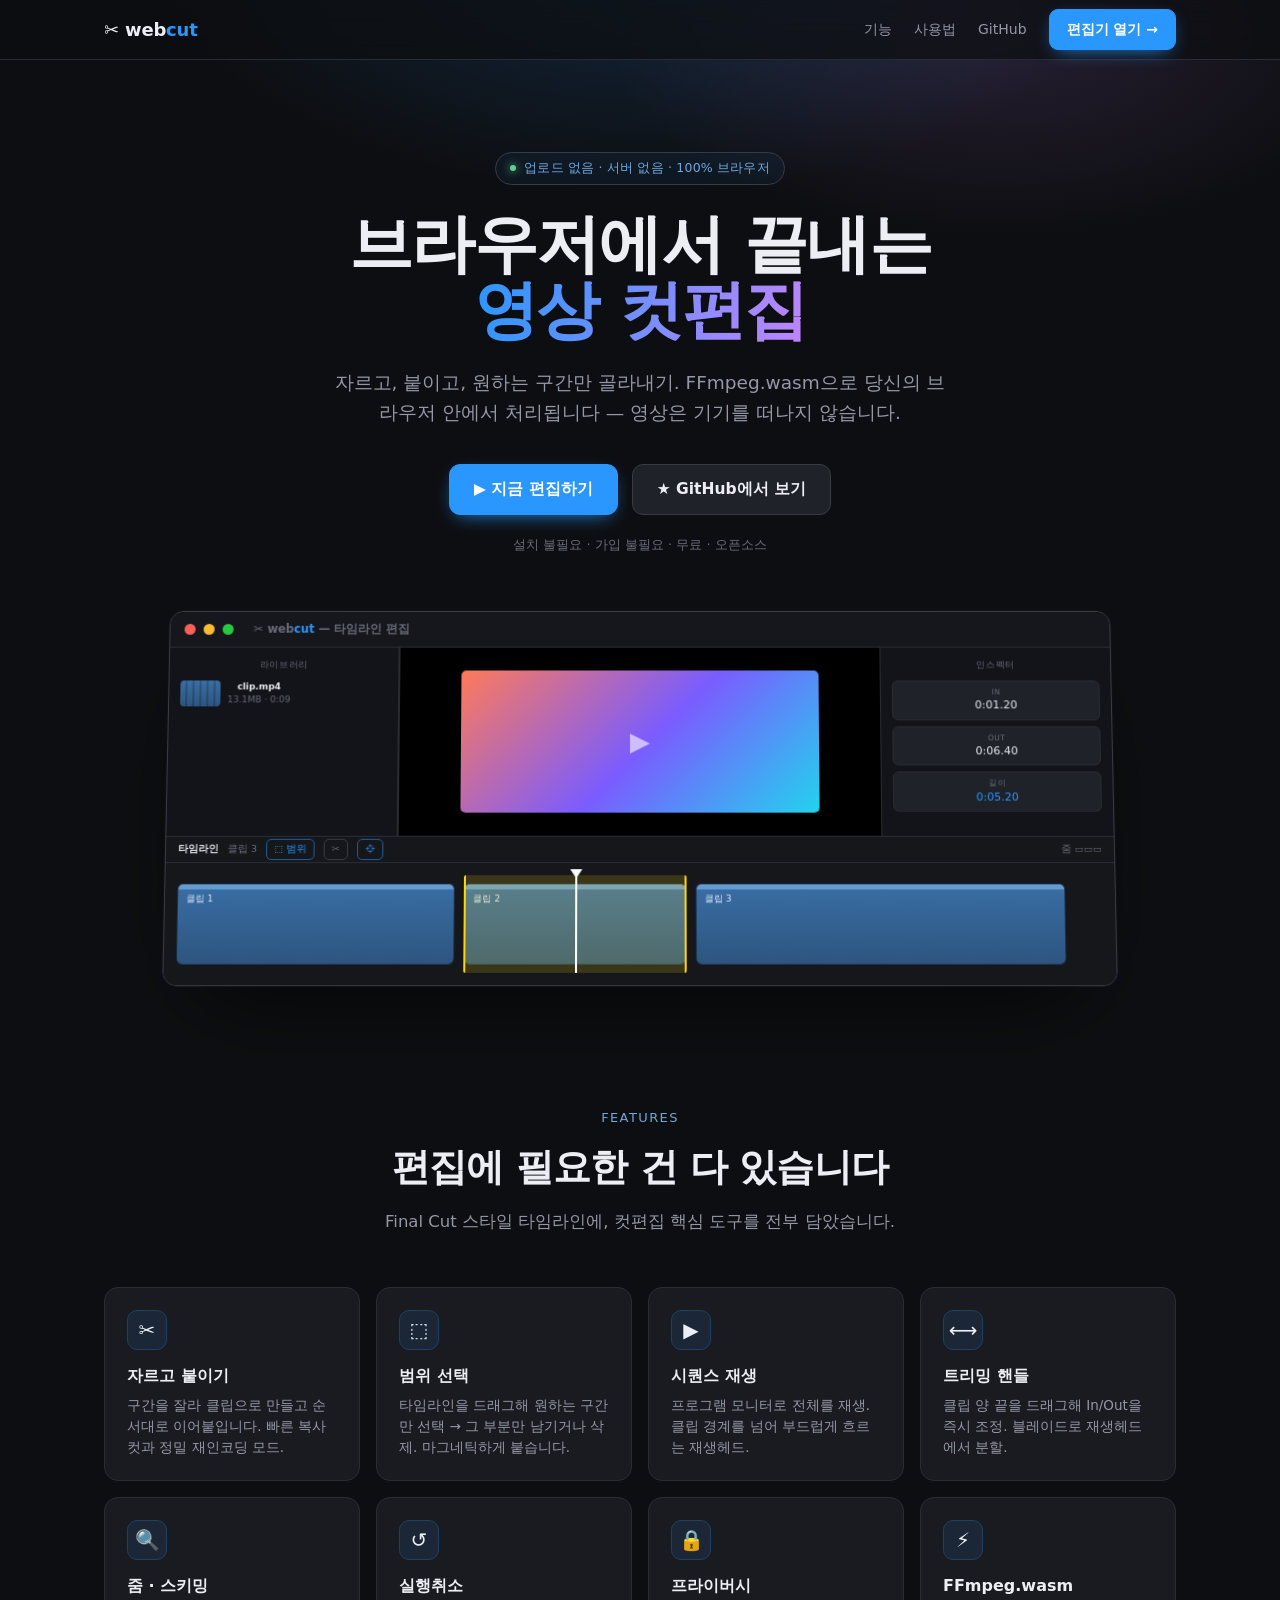
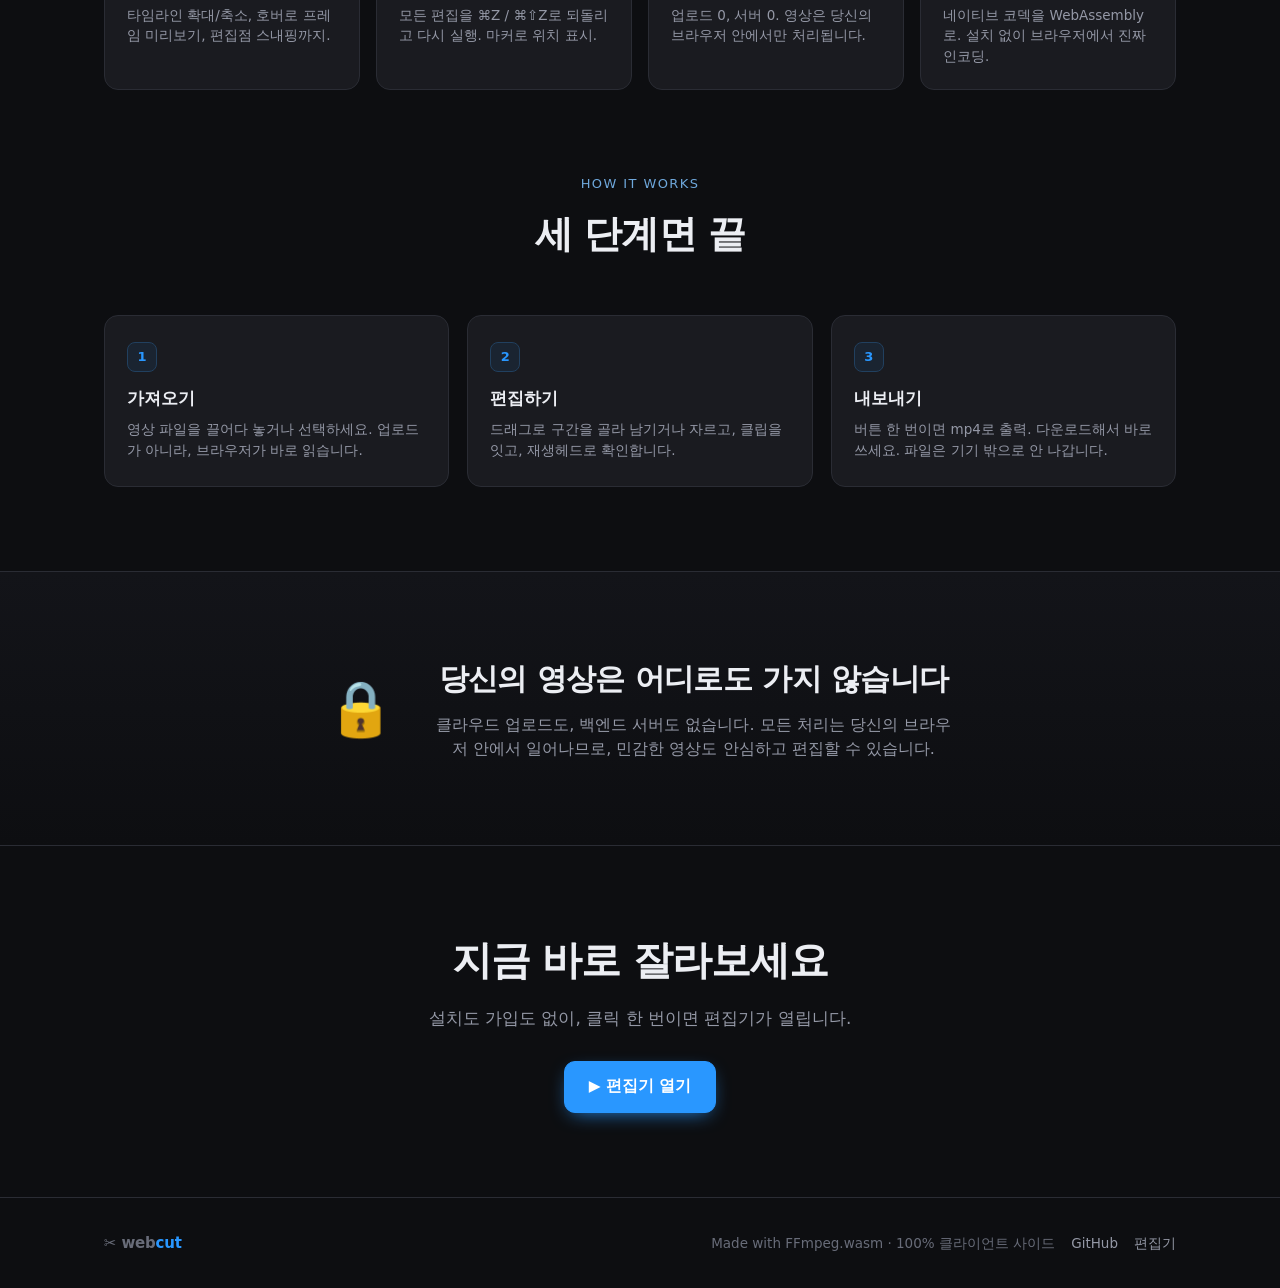
==== commit 7fe26358: "feat: add landing page; smooth playhead + fix toolbar reflow during playback - index.html: marketing" ====
--- a/index.html
+++ b/index.html
@@ -3,750 +3,271 @@
 <head>
   <meta charset="utf-8" />
   <meta name="viewport" content="width=device-width, initial-scale=1" />
-  <title>webcut — 브라우저 영상 편집기</title>
-  <link rel="stylesheet" href="./css/style.css" />
+  <title>webcut — 브라우저에서 끝내는 영상 컷편집</title>
+  <meta name="description" content="업로드도 설치도 없이, 브라우저 안에서 자르고 붙이는 영상 편집기. FFmpeg.wasm 기반. 영상은 당신의 기기를 떠나지 않습니다." />
+  <meta property="og:title" content="webcut — 브라우저 영상 편집기" />
+  <meta property="og:description" content="업로드 없음 · 서버 없음 · 100% 브라우저. 자르고 붙이는 컷편집을 브라우저에서." />
   <style>
     :root {
-      --fc-bg: #161719; --fc-panel: #1d1e21; --fc-panel-2: #242529;
-      --fc-line: #34353a; --fc-line-2: #3f4046; --fc-text: #e9eaee; --fc-muted: #8a8d96;
-      --fc-blue: #2997ff; --fc-sel: #ffd60a; --fc-red: #ff4d4d;
-      --fc-clip: linear-gradient(#3a6ea5, #2d557f); --fc-clip-top: #6fa8dc;
-    }
-    body { background: var(--fc-bg); overflow: hidden; }
-    .topbar { background: #121315; border-bottom: 1px solid var(--fc-line); }
-
-    .fc-app { height: 100vh; display: grid; grid-template-rows: 44px minmax(0,1fr) minmax(210px,40%); background: var(--fc-bg); }
-
-    .fc-toolbar { display: flex; align-items: center; gap: 10px; padding: 0 12px; border-bottom: 1px solid var(--fc-line); background: linear-gradient(#202125,#191a1c); }
-    .fc-toolbar .grp { display: flex; align-items: center; gap: 6px; }
-    .fc-toolbar .spacer { flex: 1; }
-    .fc-toolbar .title { font-weight: 700; font-size: 13px; letter-spacing: .3px; }
-    .fc-toolbar .title .x { color: var(--fc-blue); }
-    .ticon { width: 30px; height: 28px; display: inline-flex; align-items: center; justify-content: center; background: var(--fc-panel-2); border: 1px solid var(--fc-line); border-radius: 6px; color: var(--fc-text); font-size: 13px; cursor: pointer; padding: 0; }
-    .ticon:hover { border-color: var(--fc-line-2); background: #2c2d32; }
-    .ticon:disabled { opacity: .4; cursor: not-allowed; }
-    .ticon.primary { background: var(--fc-blue); border-color: var(--fc-blue); color: #fff; width: auto; padding: 0 12px; font-weight: 600; }
-    .ticon.primary:hover { filter: brightness(1.08); }
-    .ticon.on { background: rgba(41,151,255,.18); border-color: var(--fc-blue); color: var(--fc-blue); }
-    .pill { font-size: 10px; padding: 3px 8px; border-radius: 999px; border: 1px solid var(--fc-line); color: var(--fc-muted); white-space: nowrap; }
-    .pill.ok { color: #5fd38a; border-color: #2f6b46; background: rgba(95,211,138,.08); }
-    .pill.busy { color: var(--fc-sel); border-color: #6b5f1a; }
-
-    .fc-top { display: grid; grid-template-columns: 232px 1fr 252px; min-height: 0; }
-    .fc-pane { display: flex; flex-direction: column; min-height: 0; min-width: 0; }
-    .fc-pane + .fc-pane { border-left: 1px solid var(--fc-line); }
-    .fc-pane > .hd { height: 28px; display: flex; align-items: center; gap: 8px; padding: 0 11px; font-size: 10.5px; text-transform: uppercase; letter-spacing: .6px; color: var(--fc-muted); border-bottom: 1px solid var(--fc-line); background: #1a1b1e; flex: none; }
-    .fc-pane > .hd .badge { margin-left: auto; font-size: 9.5px; padding: 2px 7px; border-radius: 4px; background: var(--fc-panel-2); border: 1px solid var(--fc-line); color: var(--fc-muted); text-transform: none; letter-spacing: 0; }
-    .fc-pane > .hd .badge.prog { color: var(--fc-blue); border-color: #1f5c99; }
-    .fc-pane > .bd { flex: 1; min-height: 0; overflow: auto; padding: 10px; }
-
-    .browser-empty { color: var(--fc-muted); font-size: 12px; line-height: 1.6; }
-    .src-card { display: flex; gap: 9px; align-items: center; padding: 8px; border-radius: 8px; background: var(--fc-panel-2); border: 1px solid var(--fc-line); }
-    .src-card .filmstrip { width: 52px; height: 34px; border-radius: 4px; flex: none; background: repeating-linear-gradient(90deg,#0000 0 6px,#00000055 6px 8px), var(--fc-clip); border: 1px solid #00000066; }
-    .src-card .m { font-size: 11.5px; min-width: 0; }
-    .src-card .m b { display: block; color: var(--fc-text); white-space: nowrap; overflow: hidden; text-overflow: ellipsis; }
-    .src-card .m span { color: var(--fc-muted); }
-
-    .viewer-wrap { flex: 1; display: flex; align-items: center; justify-content: center; background: #000; min-height: 0; padding: 8px; }
-    .viewer-wrap video { max-width: 100%; max-height: 100%; border-radius: 4px; background: #000; }
-    .viewer-empty { color: var(--fc-muted); font-size: 13px; text-align: center; }
-    .viewer-empty .big { font-size: 40px; margin-bottom: 8px; opacity: .5; }
-
-    /* Source strip under viewer */
-    .src-strip { height: 30px; flex: none; position: relative; background: #101113; border-top: 1px solid var(--fc-line); cursor: pointer; overflow: hidden; }
-    .src-strip .film { position: absolute; inset: 0; background: repeating-linear-gradient(90deg,#1c2733 0 10px,#16202a 10px 20px); opacity: .5; }
-    .src-strip .sel { position: absolute; top: 0; bottom: 0; background: rgba(41,151,255,.22); border-left: 2px solid var(--fc-blue); border-right: 2px solid var(--fc-blue); }
-    .src-strip .ph { position: absolute; top: 0; bottom: 0; width: 2px; background: #fff; }
-    .src-strip .mk { position: absolute; top: 0; width: 0; height: 0; border-left: 4px solid transparent; border-right: 4px solid transparent; border-top: 6px solid var(--fc-sel); transform: translateX(-4px); }
-
-    .transport { height: 42px; flex: none; display: flex; align-items: center; justify-content: center; gap: 12px; border-top: 1px solid var(--fc-line); background: #1a1b1e; }
-    .transport .tc { color: var(--fc-muted); font-size: 12px; font-variant-numeric: tabular-nums; min-width: 62px; }
-    .transport .tc.r { text-align: right; }
-    .tbtn { width: 32px; height: 28px; border-radius: 6px; border: 1px solid var(--fc-line); background: var(--fc-panel-2); color: var(--fc-text); cursor: pointer; font-size: 12px; display: inline-flex; align-items: center; justify-content: center; }
-    .tbtn:hover { background: #2c2d32; }
-    .tbtn.play { width: 38px; background: #2c2d32; }
-
-    .insp-sec { margin-bottom: 15px; }
-    .insp-sec .lbl { font-size: 10px; text-transform: uppercase; letter-spacing: .6px; color: var(--fc-muted); margin-bottom: 8px; }
-    .io-row { display: flex; gap: 8px; margin-bottom: 8px; }
-    .io-box { flex: 1; background: var(--fc-panel-2); border: 1px solid var(--fc-line); border-radius: 7px; padding: 6px 9px; }
-    .io-box .k { font-size: 9.5px; text-transform: uppercase; letter-spacing: .5px; color: var(--fc-muted); }
-    .io-box .v { font-size: 13px; font-variant-numeric: tabular-nums; color: var(--fc-text); margin-top: 2px; }
-    .io-box.dur .v { color: var(--fc-blue); }
-    .fc-btn { width: 100%; padding: 7px; border-radius: 7px; border: 1px solid var(--fc-line); background: var(--fc-panel-2); color: var(--fc-text); cursor: pointer; font-size: 12px; margin-bottom: 6px; }
-    .fc-btn:hover { background: #2c2d32; border-color: var(--fc-line-2); }
-    .fc-btn.add { background: var(--fc-blue); border-color: var(--fc-blue); color: #fff; font-weight: 600; }
-    .fc-btn.add:hover { filter: brightness(1.08); }
-    .fc-btn:disabled { opacity: .4; cursor: not-allowed; }
-    .insp-toggle { display: flex; align-items: center; gap: 8px; font-size: 12px; color: var(--fc-muted); margin-bottom: 6px; }
-    .export-stat { font-size: 11px; color: var(--fc-muted); min-height: 14px; }
-
-    /* Timeline */
-    .fc-timeline { border-top: 1px solid var(--fc-line); display: flex; flex-direction: column; min-height: 0; background: #18191c; }
-    .tl-bar { height: 34px; flex: none; display: flex; align-items: center; gap: 8px; padding: 0 10px; border-bottom: 1px solid var(--fc-line); background: #1c1d20; }
-    .tl-bar .seq { font-size: 11px; text-transform: uppercase; letter-spacing: .5px; color: var(--fc-text); font-weight: 600; }
-    .tl-bar .t { font-size: 11px; color: var(--fc-muted); white-space: nowrap; }
-    .tl-bar .t b { color: var(--fc-text); }
-    .tl-bar .sep { width: 1px; height: 18px; background: var(--fc-line); margin: 0 2px; }
-    .tl-bar .zoom { display: flex; align-items: center; gap: 6px; }
-    .tl-bar .zoom input { width: 110px; accent-color: var(--fc-blue); }
-    .tbtn-sm { height: 24px; min-width: 26px; padding: 0 7px; border-radius: 5px; border: 1px solid var(--fc-line); background: var(--fc-panel-2); color: var(--fc-text); cursor: pointer; font-size: 12px; display: inline-flex; align-items: center; justify-content: center; }
-    .tbtn-sm:hover { background: #2c2d32; }
-    .tbtn-sm:disabled { opacity: .4; cursor: not-allowed; }
-    .tbtn-sm.on { background: rgba(41,151,255,.18); border-color: var(--fc-blue); color: var(--fc-blue); }
-
-    .tl-scroll { flex: 1; overflow-x: auto; overflow-y: hidden; min-height: 0; position: relative; }
-    .tl-inner { position: relative; height: 100%; min-width: 100%; }
-    .tl-ruler { height: 22px; position: relative; border-bottom: 1px solid var(--fc-line); background: #1a1b1e; cursor: text; user-select: none; }
-    .tl-ruler .tick { position: absolute; top: 0; bottom: 0; border-left: 1px solid #2c2d32; padding-left: 4px; font-size: 9px; color: var(--fc-muted); line-height: 22px; pointer-events: none; }
-    .tl-ruler .mk { position: absolute; top: 2px; width: 0; height: 0; border-left: 5px solid transparent; border-right: 5px solid transparent; border-top: 8px solid var(--fc-sel); transform: translateX(-5px); cursor: pointer; }
-    .tl-track { position: relative; height: calc(100% - 22px); padding: 12px 0; }
-    .tl-lane { position: relative; height: 100%; }
-    .tl-clip { position: absolute; top: 8px; bottom: 8px; border-radius: 6px; overflow: hidden; background: var(--fc-clip); border: 1px solid #00000077; cursor: grab; box-shadow: inset 0 1px 0 #ffffff22; min-width: 14px; }
-    .tl-clip .cbar { height: 5px; background: var(--fc-clip-top); opacity: .85; }
-    .tl-clip .cbody { position: absolute; inset: 5px 0 0 0; background-image: repeating-linear-gradient(90deg,#ffffff10 0 1px,#0000 1px 14px); }
-    .tl-clip .clabel { position: relative; padding: 6px 10px; font-size: 10.5px; color: #eaf2fb; text-shadow: 0 1px 1px #00000088; white-space: nowrap; pointer-events: none; }
-    .tl-clip .clabel .d { display: block; color: #cfe2f7; font-variant-numeric: tabular-nums; font-size: 9.5px; opacity: .9; }
-    .tl-clip.selected { border-color: var(--fc-sel); box-shadow: 0 0 0 2px var(--fc-sel), inset 0 1px 0 #ffffff22; }
-    .tl-clip .trim { position: absolute; top: 0; bottom: 0; width: 9px; cursor: ew-resize; z-index: 3; }
-    .tl-clip .trim.l { left: 0; } .tl-clip .trim.r { right: 0; }
-    .tl-clip .trim:hover { background: linear-gradient(var(--fc-sel),#caa800); opacity: .55; }
-    .tl-clip .trim.l:hover { box-shadow: inset 2px 0 0 var(--fc-sel); }
-    .tl-clip .trim.r:hover { box-shadow: inset -2px 0 0 var(--fc-sel); }
-    .tl-clip .del { position: absolute; top: 4px; right: 11px; width: 17px; height: 17px; border-radius: 4px; background: #00000077; color: #fff; border: none; cursor: pointer; font-size: 10px; line-height: 1; display: none; align-items: center; justify-content: center; z-index: 4; }
-    .tl-clip:hover .del { display: flex; }
-    .tl-empty { position: absolute; inset: 0; display: flex; align-items: center; justify-content: center; color: var(--fc-muted); font-size: 12px; pointer-events: none; padding: 0 20px; text-align: center; }
-
-    .tl-playhead { position: absolute; top: 0; bottom: 0; width: 2px; background: #fff; z-index: 6; pointer-events: none; }
-    .tl-playhead .head { position: absolute; top: 0; left: -6px; width: 14px; height: 12px; background: #fff; clip-path: polygon(0 0,100% 0,50% 100%); pointer-events: auto; cursor: ew-resize; }
-    .tl-skimmer { position: absolute; top: 0; bottom: 0; width: 1px; background: var(--fc-sel); opacity: .7; z-index: 5; pointer-events: none; display: none; }
-    .tl-range { position: absolute; top: 0; bottom: 0; background: rgba(255,214,10,.15); border-left: 2px solid var(--fc-sel); border-right: 2px solid var(--fc-sel); z-index: 4; pointer-events: none; display: none; box-shadow: inset 0 0 0 1px rgba(255,214,10,.25); }
-    .tl-track.range-tool { cursor: text; }
-
-    .tl-progress { height: 3px; background: #000; flex: none; }
-    .tl-progress > div { height: 100%; width: 0; background: linear-gradient(90deg,var(--fc-blue),#6fa8dc); transition: width .15s; }
-
-    #file { display: none; }
-    .log-pop { position: fixed; right: 12px; bottom: 16px; width: 340px; max-height: 170px; overflow: auto; background: #0d0e10; border: 1px solid var(--fc-line); border-radius: 8px; padding: 8px 10px; font-family: ui-monospace,Menlo,monospace; font-size: 10.5px; color: var(--fc-muted); white-space: pre-wrap; z-index: 40; display: none; }
-    .log-pop.show { display: block; }
+      --bg: #0d0e11; --bg2: #131419; --panel: #1a1b20; --panel2: #20222a;
+      --line: #2a2c34; --line2: #383b45; --text: #eceef3; --muted: #9498a6; --muted2: #686c79;
+      --blue: #2997ff; --blue2: #6fa8dc; --purple: #c084fc; --yellow: #ffd60a; --green: #5fd38a;
+    }
+    * { box-sizing: border-box; margin: 0; padding: 0; }
+    html { scroll-behavior: smooth; }
+    body {
+      background: var(--bg); color: var(--text);
+      font-family: ui-sans-serif, system-ui, -apple-system, "Segoe UI", Roboto, "Apple SD Gothic Neo", sans-serif;
+      -webkit-font-smoothing: antialiased; line-height: 1.5; overflow-x: hidden;
+    }
+    a { color: inherit; text-decoration: none; }
+    .wrap { max-width: 1120px; margin: 0 auto; padding: 0 24px; }
+
+    /* Nav */
+    nav.top {
+      position: sticky; top: 0; z-index: 50; height: 60px; display: flex; align-items: center;
+      background: rgba(13,14,17,.72); backdrop-filter: blur(12px); border-bottom: 1px solid var(--line);
+    }
+    nav.top .wrap { display: flex; align-items: center; width: 100%; }
+    .logo { font-weight: 800; font-size: 18px; letter-spacing: -.2px; }
+    .logo .c { color: var(--blue); }
+    nav.top .sp { flex: 1; }
+    .nav-link { color: var(--muted); font-size: 14px; margin-right: 22px; transition: color .15s; }
+    .nav-link:hover { color: var(--text); }
+    .btn {
+      display: inline-flex; align-items: center; gap: 7px; font-weight: 600; font-size: 14px;
+      padding: 9px 17px; border-radius: 9px; border: 1px solid var(--line2); color: var(--text);
+      background: var(--panel2); transition: all .15s; cursor: pointer; white-space: nowrap;
+    }
+    .btn:hover { border-color: var(--blue); transform: translateY(-1px); }
+    .btn.primary { background: var(--blue); border-color: var(--blue); color: #fff; box-shadow: 0 6px 20px -8px var(--blue); }
+    .btn.primary:hover { filter: brightness(1.08); }
+    .btn.lg { font-size: 15.5px; padding: 13px 24px; border-radius: 11px; }
+
+    /* Hero */
+    .hero { position: relative; padding: 92px 0 40px; text-align: center; }
+    .hero::before {
+      content: ""; position: absolute; inset: -10% 0 auto 0; height: 560px; z-index: -1;
+      background:
+        radial-gradient(700px 360px at 50% -4%, rgba(41,151,255,.20), transparent 70%),
+        radial-gradient(560px 300px at 78% 12%, rgba(192,132,252,.14), transparent 70%);
+    }
+    .eyebrow {
+      display: inline-flex; align-items: center; gap: 8px; font-size: 12.5px; color: var(--blue2);
+      border: 1px solid var(--line2); background: rgba(41,151,255,.06); border-radius: 999px;
+      padding: 6px 14px; margin-bottom: 26px; letter-spacing: .2px;
+    }
+    .eyebrow .dot { width: 6px; height: 6px; border-radius: 50%; background: var(--green); box-shadow: 0 0 8px var(--green); }
+    h1 { font-size: 64px; line-height: 1.04; letter-spacing: -1.6px; font-weight: 850; }
+    h1 .grad { background: linear-gradient(105deg, var(--blue), var(--purple)); -webkit-background-clip: text; background-clip: text; color: transparent; }
+    .sub { max-width: 620px; margin: 24px auto 0; font-size: 18.5px; color: var(--muted); line-height: 1.62; }
+    .cta { display: flex; gap: 14px; justify-content: center; margin-top: 36px; flex-wrap: wrap; }
+    .reassure { margin-top: 20px; font-size: 13px; color: var(--muted2); }
+
+    /* Editor mockup */
+    .mock-wrap { margin: 56px auto 0; max-width: 940px; perspective: 1600px; }
+    .mock {
+      border-radius: 14px; overflow: hidden; border: 1px solid var(--line2);
+      background: var(--bg2); box-shadow: 0 40px 90px -40px rgba(0,0,0,.85), 0 0 0 1px rgba(255,255,255,.02);
+      transform: rotateX(4deg); transform-origin: center top;
+    }
+    .mock .chrome { height: 36px; display: flex; align-items: center; gap: 8px; padding: 0 14px; background: #16171c; border-bottom: 1px solid var(--line); }
+    .mock .light { width: 11px; height: 11px; border-radius: 50%; }
+    .mock .light.r { background: #ff5f57; } .mock .light.y { background: #febc2e; } .mock .light.g { background: #28c840; }
+    .mock .chrome .mt { margin-left: 12px; font-size: 11.5px; color: var(--muted2); font-weight: 600; }
+    .mock .chrome .mt b { color: var(--blue); }
+    .mock-top { display: grid; grid-template-columns: 1fr 2.1fr 1fr; height: 188px; }
+    .mp { padding: 11px; border-right: 1px solid var(--line); overflow: hidden; }
+    .mp:last-child { border-right: none; }
+    .mp .h { font-size: 8.5px; text-transform: uppercase; letter-spacing: .7px; color: var(--muted2); margin-bottom: 9px; }
+    .mp .libitem { display: flex; gap: 7px; align-items: center; }
+    .mp .thumb { width: 40px; height: 26px; border-radius: 4px; background: repeating-linear-gradient(90deg,#0000 0 5px,#0003 5px 7px), linear-gradient(#3a6ea5,#2d557f); }
+    .mp .libitem .tt { font-size: 9px; } .mp .libitem .tt b { display:block; color: var(--text); } .mp .libitem .tt span { color: var(--muted2); }
+    .mp.viewer { background: #000; display: flex; flex-direction: column; align-items: center; justify-content: center; border-left: 1px solid var(--line); border-right: 1px solid var(--line); }
+    .mp .frame { width: 78%; height: 86%; border-radius: 5px; background: linear-gradient(135deg,#ff7a59,#7a5cff 52%,#22d3ee); position: relative; overflow: hidden; }
+    .mp .frame::after { content: "▶"; position: absolute; inset: 0; display: flex; align-items: center; justify-content: center; color: #fff9; font-size: 26px; }
+    .mp .field { background: var(--panel2); border: 1px solid var(--line); border-radius: 6px; padding: 5px 8px; margin-bottom: 6px; }
+    .mp .field .k { font-size: 7.5px; text-transform: uppercase; color: var(--muted2); letter-spacing: .4px; }
+    .mp .field .v { font-size: 11px; color: var(--text); font-variant-numeric: tabular-nums; }
+    .mp .field .v.b { color: var(--blue); }
+    .mp . rowf { display: flex; gap: 6px; }
+    .mock-tl { border-top: 1px solid var(--line); background: #16171b; padding: 0 0 12px; }
+    .mock-tl .tlbar { height: 26px; display: flex; align-items: center; gap: 9px; padding: 0 12px; border-bottom: 1px solid var(--line); font-size: 9.5px; color: var(--muted2); }
+    .mock-tl .tlbar .chip { padding: 2px 7px; border: 1px solid var(--line2); border-radius: 5px; }
+    .mock-tl .tlbar .chip.on { color: var(--blue); border-color: #1f5c99; }
+    .mock-tl .track { position: relative; height: 96px; margin: 12px 12px 0; }
+    .mock-tl .ruler { position: absolute; top: -4px; left: 0; right: 0; height: 1px; }
+    .mock-tl .clip { position: absolute; top: 8px; bottom: 8px; border-radius: 6px; background: linear-gradient(#3a6ea5,#2d557f); border: 1px solid #0007; box-shadow: inset 0 1px 0 #fff2; overflow: hidden; }
+    .mock-tl .clip::before { content: ""; position: absolute; top: 0; left: 0; right: 0; height: 5px; background: #6fa8dc; opacity: .8; }
+    .mock-tl .clip .lab { position: absolute; top: 8px; left: 8px; font-size: 9px; color: #dcebfb; }
+    .mock-tl .range { position: absolute; top: 0; bottom: 0; background: rgba(255,214,10,.16); border-left: 2px solid var(--yellow); border-right: 2px solid var(--yellow); border-radius: 2px; }
+    .mock-tl .ph { position: absolute; top: -6px; bottom: 0; width: 2px; background: #fff; }
+    .mock-tl .ph::before { content: ""; position: absolute; top: 0; left: -5px; width: 12px; height: 9px; background: #fff; clip-path: polygon(0 0,100% 0,50% 100%); }
+
+    /* Section */
+    section { padding: 84px 0; }
+    .seclabel { text-align: center; font-size: 13px; color: var(--blue2); letter-spacing: 1.4px; text-transform: uppercase; margin-bottom: 12px; }
+    .sectitle { text-align: center; font-size: 38px; font-weight: 800; letter-spacing: -.8px; }
+    .secsub { text-align: center; color: var(--muted); font-size: 16.5px; margin: 14px auto 0; max-width: 560px; }
+
+    .grid { display: grid; grid-template-columns: repeat(4, 1fr); gap: 16px; margin-top: 52px; }
+    .card { background: var(--panel); border: 1px solid var(--line); border-radius: 14px; padding: 22px; transition: all .16s; }
+    .card:hover { border-color: var(--line2); transform: translateY(-3px); background: var(--panel2); }
+    .card .ic { width: 40px; height: 40px; border-radius: 10px; display: flex; align-items: center; justify-content: center; font-size: 20px; background: rgba(41,151,255,.1); border: 1px solid #21405f; margin-bottom: 14px; }
+    .card h3 { font-size: 16px; font-weight: 700; margin-bottom: 7px; }
+    .card p { font-size: 13.5px; color: var(--muted); line-height: 1.55; }
+
+    .steps { display: grid; grid-template-columns: repeat(3, 1fr); gap: 18px; margin-top: 52px; }
+    .step { position: relative; background: var(--panel); border: 1px solid var(--line); border-radius: 14px; padding: 26px 22px; }
+    .step .n { font-size: 13px; font-weight: 800; color: var(--blue); border: 1px solid #21405f; background: rgba(41,151,255,.08); width: 30px; height: 30px; border-radius: 8px; display: flex; align-items: center; justify-content: center; margin-bottom: 14px; }
+    .step h3 { font-size: 17px; margin-bottom: 8px; }
+    .step p { font-size: 13.5px; color: var(--muted); }
+
+    /* Privacy band */
+    .band { background: linear-gradient(180deg, var(--bg2), var(--bg)); border-top: 1px solid var(--line); border-bottom: 1px solid var(--line); }
+    .band .inner { display: flex; align-items: center; gap: 40px; flex-wrap: wrap; justify-content: center; text-align: center; }
+    .band .lock { font-size: 54px; }
+    .band h2 { font-size: 30px; font-weight: 800; letter-spacing: -.6px; }
+    .band p { color: var(--muted); font-size: 16px; margin-top: 12px; max-width: 520px; }
+
+    .finalcta { text-align: center; }
+    .finalcta h2 { font-size: 40px; font-weight: 850; letter-spacing: -1px; }
+    .finalcta p { color: var(--muted); font-size: 17px; margin: 16px auto 30px; }
+
+    footer { border-top: 1px solid var(--line); padding: 34px 0; color: var(--muted2); font-size: 13.5px; }
+    footer .wrap { display: flex; align-items: center; gap: 16px; flex-wrap: wrap; }
+    footer .sp { flex: 1; }
+    footer a { color: var(--muted); } footer a:hover { color: var(--text); }
+
+    @media (max-width: 860px) {
+      h1 { font-size: 44px; }
+      .grid { grid-template-columns: repeat(2, 1fr); }
+      .steps { grid-template-columns: 1fr; }
+      .mock-top { height: 150px; }
+      .nav-link.hide { display: none; }
+    }
+    @media (max-width: 520px) {
+      .grid { grid-template-columns: 1fr; }
+      h1 { font-size: 36px; }
+      .sub { font-size: 16px; }
+    }
   </style>
 </head>
 <body>
-  <div class="fc-app">
-    <div class="fc-toolbar">
-      <span class="title">✂️ web<span class="x">cut</span></span>
-      <div class="grp" style="margin-left:8px">
-        <button class="ticon primary" id="importBtn">＋ 가져오기</button>
-      </div>
-      <div class="spacer"></div>
-      <div class="grp">
-        <button class="ticon" id="undoBtn" title="실행취소 (⌘Z)" disabled>↶</button>
-        <button class="ticon" id="redoBtn" title="다시실행 (⌘⇧Z)" disabled>↷</button>
-        <span class="pill" id="status">FFmpeg 미로드</span>
-        <button class="ticon" id="logToggle" title="로그">▤</button>
-        <button class="ticon primary" id="export" disabled>↗ 내보내기</button>
-        <a class="ticon" id="download" style="display:none; text-decoration:none">⬇</a>
-      </div>
-    </div>
-
-    <div class="fc-top">
-      <div class="fc-pane">
-        <div class="hd">라이브러리</div>
-        <div class="bd" id="browser">
-          <div class="browser-empty">
-            <b style="color:var(--fc-text)">가져오기</b>로 영상을 불러오세요.<br>소스 클립이 여기에 표시됩니다.
+  <nav class="top">
+    <div class="wrap">
+      <span class="logo">✂️ web<span class="c">cut</span></span>
+      <span class="sp"></span>
+      <a class="nav-link hide" href="#features">기능</a>
+      <a class="nav-link hide" href="#how">사용법</a>
+      <a class="nav-link" href="https://github.com/seongilp/webcut" target="_blank" rel="noopener">GitHub</a>
+      <a class="btn primary" href="./app.html">편집기 열기 →</a>
+    </div>
+  </nav>
+
+  <header class="hero">
+    <div class="wrap">
+      <span class="eyebrow"><span class="dot"></span> 업로드 없음 · 서버 없음 · 100% 브라우저</span>
+      <h1>브라우저에서 끝내는<br><span class="grad">영상 컷편집</span></h1>
+      <p class="sub">자르고, 붙이고, 원하는 구간만 골라내기. FFmpeg.wasm으로 당신의 브라우저 안에서 처리됩니다 — 영상은 기기를 떠나지 않습니다.</p>
+      <div class="cta">
+        <a class="btn primary lg" href="./app.html">▶ 지금 편집하기</a>
+        <a class="btn lg" href="https://github.com/seongilp/webcut" target="_blank" rel="noopener">★ GitHub에서 보기</a>
+      </div>
+      <p class="reassure">설치 불필요 · 가입 불필요 · 무료 · 오픈소스</p>
+
+      <div class="mock-wrap">
+        <div class="mock">
+          <div class="chrome">
+            <span class="light r"></span><span class="light y"></span><span class="light g"></span>
+            <span class="mt">✂️ web<b>cut</b> — 타임라인 편집</span>
+          </div>
+          <div class="mock-top">
+            <div class="mp">
+              <div class="h">라이브러리</div>
+              <div class="libitem"><div class="thumb"></div><div class="tt"><b>clip.mp4</b><span>13.1MB · 0:09</span></div></div>
+            </div>
+            <div class="mp viewer"><div class="frame"></div></div>
+            <div class="mp">
+              <div class="h">인스펙터</div>
+              <div class="field"><div class="k">In</div><div class="v">0:01.20</div></div>
+              <div class="field"><div class="k">Out</div><div class="v">0:06.40</div></div>
+              <div class="field"><div class="k">길이</div><div class="v b">0:05.20</div></div>
+            </div>
+          </div>
+          <div class="mock-tl">
+            <div class="tlbar"><b style="color:var(--text)">타임라인</b><span>클립 3</span><span class="chip on">⬚ 범위</span><span class="chip">✂</span><span class="chip on">⌖</span><span style="margin-left:auto">줌 ▭▭▭</span></div>
+            <div class="track">
+              <div class="clip" style="left:0; width:30%"><span class="lab">클립 1</span></div>
+              <div class="clip" style="left:31%; width:24%"><span class="lab">클립 2</span></div>
+              <div class="clip" style="left:56%; width:40%"><span class="lab">클립 3</span></div>
+              <div class="range" style="left:31%; width:24%"></div>
+              <div class="ph" style="left:43%"></div>
+            </div>
           </div>
         </div>
       </div>
-
-      <div class="fc-pane">
-        <div class="hd">뷰어 <span class="badge" id="modeBadge">소스</span></div>
-        <div class="viewer-wrap" id="viewerWrap">
-          <div class="viewer-empty" id="viewerEmpty"><div class="big">🎬</div>영상을 가져오면 여기에 표시됩니다</div>
-          <video id="video" style="display:none"></video>
+    </div>
+  </header>
+
+  <section id="features">
+    <div class="wrap">
+      <div class="seclabel">Features</div>
+      <h2 class="sectitle">편집에 필요한 건 다 있습니다</h2>
+      <p class="secsub">Final Cut 스타일 타임라인에, 컷편집 핵심 도구를 전부 담았습니다.</p>
+      <div class="grid">
+        <div class="card"><div class="ic">✂️</div><h3>자르고 붙이기</h3><p>구간을 잘라 클립으로 만들고 순서대로 이어붙입니다. 빠른 복사 컷과 정밀 재인코딩 모드.</p></div>
+        <div class="card"><div class="ic">⬚</div><h3>범위 선택</h3><p>타임라인을 드래그해 원하는 구간만 선택 → 그 부분만 남기거나 삭제. 마그네틱하게 붙습니다.</p></div>
+        <div class="card"><div class="ic">▶</div><h3>시퀀스 재생</h3><p>프로그램 모니터로 전체를 재생. 클립 경계를 넘어 부드럽게 흐르는 재생헤드.</p></div>
+        <div class="card"><div class="ic">⟷</div><h3>트리밍 핸들</h3><p>클립 양 끝을 드래그해 In/Out을 즉시 조정. 블레이드로 재생헤드에서 분할.</p></div>
+        <div class="card"><div class="ic">🔍</div><h3>줌 · 스키밍</h3><p>타임라인 확대/축소, 호버로 프레임 미리보기, 편집점 스내핑까지.</p></div>
+        <div class="card"><div class="ic">↺</div><h3>실행취소</h3><p>모든 편집을 ⌘Z / ⌘⇧Z로 되돌리고 다시 실행. 마커로 위치 표시.</p></div>
+        <div class="card"><div class="ic">🔒</div><h3>프라이버시</h3><p>업로드 0, 서버 0. 영상은 당신의 브라우저 안에서만 처리됩니다.</p></div>
+        <div class="card"><div class="ic">⚡</div><h3>FFmpeg.wasm</h3><p>네이티브 코덱을 WebAssembly로. 설치 없이 브라우저에서 진짜 인코딩.</p></div>
+      </div>
+    </div>
+  </section>
+
+  <section id="how" style="padding-top:0">
+    <div class="wrap">
+      <div class="seclabel">How it works</div>
+      <h2 class="sectitle">세 단계면 끝</h2>
+      <div class="steps">
+        <div class="step"><div class="n">1</div><h3>가져오기</h3><p>영상 파일을 끌어다 놓거나 선택하세요. 업로드가 아니라, 브라우저가 바로 읽습니다.</p></div>
+        <div class="step"><div class="n">2</div><h3>편집하기</h3><p>드래그로 구간을 골라 남기거나 자르고, 클립을 잇고, 재생헤드로 확인합니다.</p></div>
+        <div class="step"><div class="n">3</div><h3>내보내기</h3><p>버튼 한 번이면 mp4로 출력. 다운로드해서 바로 쓰세요. 파일은 기기 밖으로 안 나갑니다.</p></div>
+      </div>
+    </div>
+  </section>
+
+  <div class="band">
+    <section>
+      <div class="wrap inner">
+        <div class="lock">🔒</div>
+        <div>
+          <h2>당신의 영상은 어디로도 가지 않습니다</h2>
+          <p>클라우드 업로드도, 백엔드 서버도 없습니다. 모든 처리는 당신의 브라우저 안에서 일어나므로, 민감한 영상도 안심하고 편집할 수 있습니다.</p>
         </div>
-        <div class="src-strip" id="srcStrip" title="소스 스크럽 · 드래그로 이동">
-          <div class="film"></div>
-          <div class="sel" id="srcSel" style="display:none"></div>
-          <div class="ph" id="srcPh" style="left:0"></div>
-        </div>
-        <div class="transport">
-          <span class="tc" id="curT">0:00.00</span>
-          <button class="tbtn" id="skipStart" title="처음 (Home)">⏮</button>
-          <button class="tbtn" id="prevEdit" title="이전 편집점 (↑)">⤒</button>
-          <button class="tbtn play" id="playBtn" title="재생/정지 (Space)">▶</button>
-          <button class="tbtn" id="nextEdit" title="다음 편집점 (↓)">⤓</button>
-          <button class="tbtn" id="skipEnd" title="끝 (End)">⏭</button>
-          <span class="tc r" id="totT">0:00.00</span>
-        </div>
-      </div>
-
-      <div class="fc-pane">
-        <div class="hd">인스펙터</div>
-        <div class="bd">
-          <div class="insp-sec">
-            <div class="lbl">구간 선택 (In / Out)</div>
-            <div class="io-row">
-              <div class="io-box"><div class="k">In</div><div class="v" id="inT">0:00.00</div></div>
-              <div class="io-box"><div class="k">Out</div><div class="v" id="outT">0:00.00</div></div>
-            </div>
-            <div class="io-row"><div class="io-box dur" style="width:100%"><div class="k">선택 길이</div><div class="v" id="segT">0:00.00</div></div></div>
-            <button class="fc-btn" id="setIn">⟦ 시작점 (I)</button>
-            <button class="fc-btn" id="setOut">끝점 (O) ⟧</button>
-            <button class="fc-btn add" id="addClip">＋ 타임라인에 추가 (E)</button>
-            <button class="fc-btn" id="addFull">전체를 클립으로</button>
-          </div>
-
-          <div class="insp-sec" id="selInsp" style="display:none">
-            <div class="lbl">선택한 클립</div>
-            <div class="io-row">
-              <div class="io-box"><div class="k">In(소스)</div><div class="v" id="selIn">—</div></div>
-              <div class="io-box"><div class="k">Out(소스)</div><div class="v" id="selOut">—</div></div>
-            </div>
-            <div class="io-row"><div class="io-box dur" style="width:100%"><div class="k">길이</div><div class="v" id="selDur">—</div></div></div>
-            <button class="fc-btn" id="selPlay">▶ 이 클립 미리보기</button>
-            <button class="fc-btn" id="selBlade">✂ 재생헤드에서 분할 (B)</button>
-            <button class="fc-btn" id="selDel">✕ 삭제 (Del)</button>
-          </div>
-
-          <div class="insp-sec">
-            <div class="lbl">내보내기 설정</div>
-            <label class="insp-toggle"><input type="checkbox" id="precise"> 정밀 모드 (재인코딩)</label>
-            <div class="export-stat" id="exportStat"></div>
-          </div>
-        </div>
-      </div>
-    </div>
-
-    <div class="fc-timeline">
-      <div class="tl-bar">
-        <span class="seq">타임라인</span>
-        <span class="t">클립 <b id="clipCount">0</b></span>
-        <span class="t">길이 <b id="totalT">0:00.00</b></span>
-        <span class="t">재생헤드 <b id="phT">0:00.00</b></span>
-        <span class="sep"></span>
-        <button class="tbtn-sm" id="toolSelect" title="선택 도구 (V)">↖</button>
-        <button class="tbtn-sm on" id="toolRange" title="범위 선택 도구 (R) — 드래그로 구간 선택">⬚</button>
-        <span class="grp" id="rangeOps" style="display:none; align-items:center; gap:6px">
-          <span class="t">범위 <b id="rangeDur">0:00.00</b></span>
-          <button class="tbtn-sm" id="rngKeep" title="선택 영역만 남기기">남기기</button>
-          <button class="tbtn-sm" id="rngDel" title="선택 영역 삭제">삭제</button>
-          <button class="tbtn-sm" id="rngClear" title="범위 해제">✕</button>
-        </span>
-        <span class="sep"></span>
-        <button class="tbtn-sm" id="bladeBtn" title="분할 (B)">✂</button>
-        <button class="tbtn-sm" id="markBtn" title="마커 (M)">◆</button>
-        <button class="tbtn-sm on" id="snapBtn" title="스내핑 (N)">⌖</button>
-        <button class="tbtn-sm on" id="skimBtn" title="스키밍 (S)">〜</button>
-        <span class="sep"></span>
-        <div class="zoom">
-          <span class="t">줌</span>
-          <button class="tbtn-sm" id="zoomOut">－</button>
-          <input type="range" id="zoom" min="20" max="400" value="90">
-          <button class="tbtn-sm" id="zoomIn">＋</button>
-          <button class="tbtn-sm" id="zoomFit" title="맞춤">맞춤</button>
-        </div>
-      </div>
-      <div class="tl-scroll" id="tlScroll">
-        <div class="tl-inner" id="tlInner">
-          <div class="tl-ruler" id="ruler"></div>
-          <div class="tl-track">
-            <div class="tl-lane" id="lane">
-              <div class="tl-empty" id="tlEmpty">여기에 클립이 마그네틱하게 이어붙습니다. 인스펙터에서 구간을 정하고 <b style="color:var(--fc-text);margin:0 4px">＋ 추가</b>하세요.</div>
-            </div>
-          </div>
-          <div class="tl-range" id="tlRange"></div>
-          <div class="tl-skimmer" id="skimmer"></div>
-          <div class="tl-playhead" id="playhead" style="left:0"><div class="head" id="phHead"></div></div>
-        </div>
-      </div>
-      <div class="tl-progress"><div id="bar"></div></div>
-    </div>
+      </div>
+    </section>
   </div>
 
-  <input type="file" id="file" accept="video/*" />
-  <pre class="log-pop" id="log">대기 중…</pre>
-
-  <script type="module">
-    import { FFmpeg } from './vendor/ffmpeg/index.js';
-    import { fetchFile, toBlobURL } from './vendor/util/index.js';
-
-    const $ = id => document.getElementById(id);
-    const video = $('video');
-    const logEl = $('log'), statusEl = $('status'), bar = $('bar');
-
-    const fmt = s => { if (!isFinite(s) || s < 0) s = 0; const m = Math.floor(s/60), sec = Math.floor(s%60), cs = Math.floor((s%1)*100); return `${m}:${String(sec).padStart(2,'0')}.${String(cs).padStart(2,'0')}`; };
-    const log = m => { logEl.textContent = (m + '\n' + logEl.textContent).slice(0, 6000); };
-    const clamp = (v, a, b) => Math.max(a, Math.min(b, v));
-
-    // ---- State ----
-    let clips = [];               // {id, start, end}  (source time)
-    let markers = [];             // sequence times
-    let sourceFile = null, sourceExt = 'mp4', duration = 0;
-    let selectedId = null, clipSeq = 0;
-    let PXPS = 90;
-    let inPt = 0, outPt = 0;
-    let mode = 'source';          // 'source' | 'program'
-    let playingSeq = false, curIdx = 0, rafId = null;
-    let playN = 0;                // sequence time
-    let snapOn = true, skimOn = true, skimming = false, skimSaved = 0;
-    let history = [], future = [];
-    let tool = 'range';           // 'select' | 'range'
-    let selA = null, selB = null; // range selection (sequence time)
-    let rangeDragging = false;
-
-    // ---- Sequence math ----
-    const seqDuration = () => clips.reduce((a, c) => a + (c.end - c.start), 0);
-    const offsetOf = i => clips.slice(0, i).reduce((a, c) => a + (c.end - c.start), 0);
-    function locate(t) {            // sequence time -> {idx, src}
-      t = clamp(t, 0, seqDuration());
-      let acc = 0;
-      for (let i = 0; i < clips.length; i++) {
-        const d = clips[i].end - clips[i].start;
-        if (t <= acc + d || i === clips.length - 1) return { idx: i, src: clips[i].start + (t - acc), off: acc };
-        acc += d;
-      }
-      return { idx: 0, src: 0, off: 0 };
-    }
-    const editPoints = () => { const pts = [0]; let a = 0; clips.forEach(c => { a += c.end - c.start; pts.push(a); }); return pts; };
-
-    // ---- History ----
-    const snap = () => clips.map(c => ({ ...c }));
-    function pushHistory() { history.push(snap()); if (history.length > 60) history.shift(); future = []; updateUndo(); }
-    function updateUndo() { $('undoBtn').disabled = !history.length; $('redoBtn').disabled = !future.length; }
-    function undo() { if (!history.length) return; future.push(snap()); clips = history.pop(); fixSelection(); renderTimeline(); updateUndo(); }
-    function redo() { if (!future.length) return; history.push(snap()); clips = future.pop(); fixSelection(); renderTimeline(); updateUndo(); }
-    function fixSelection() { if (!clips.find(c => c.id === selectedId)) selectedId = clips.length ? clips[clips.length - 1].id : null; }
-
-    // ---- FFmpeg ----
-    const ffmpeg = new FFmpeg();
-    let loaded = false;
-    ffmpeg.on('log', ({ message }) => { if (message) log(message); });
-    ffmpeg.on('progress', ({ progress }) => { if (progress >= 0 && progress <= 1) bar.style.width = (progress*100).toFixed(1) + '%'; });
-    async function ensureLoaded() {
-      if (loaded) return;
-      statusEl.textContent = 'FFmpeg 로딩…'; statusEl.className = 'pill busy';
-      log('FFmpeg 코어 다운로드 중 (최초 1회, ~25MB)…');
-      const base = 'https://unpkg.com/@ffmpeg/core@0.12.10/dist/esm';
-      await ffmpeg.load({
-        coreURL: await toBlobURL(`${base}/ffmpeg-core.js`, 'text/javascript'),
-        wasmURL: await toBlobURL(`${base}/ffmpeg-core.wasm`, 'application/wasm'),
-      });
-      loaded = true; statusEl.textContent = 'FFmpeg 준비됨'; statusEl.className = 'pill ok'; log('FFmpeg 엔진 준비 완료 ✓');
-    }
-
-    // ---- Import ----
-    $('importBtn').onclick = () => $('file').click();
-    $('file').onchange = e => {
-      const f = e.target.files[0]; if (!f) return;
-      sourceFile = f; sourceExt = (f.name.split('.').pop() || 'mp4').toLowerCase();
-      video.src = URL.createObjectURL(f); video.style.display = 'block'; $('viewerEmpty').style.display = 'none';
-      log(`가져옴: ${f.name} (${(f.size/1048576).toFixed(1)} MB)`);
-      $('browser').innerHTML = `<div class="src-card"><div class="filmstrip"></div><div class="m"><b title="${f.name}">${f.name}</b><span>${(f.size/1048576).toFixed(1)} MB · <span id="srcDur">…</span></span></div></div>`;
-      ensureLoaded().catch(err => { log('엔진 로드 실패: ' + err); statusEl.textContent = '로드 실패'; statusEl.className = 'pill'; });
-    };
-    video.addEventListener('loadedmetadata', () => {
-      duration = video.duration; outPt = duration; inPt = 0;
-      $('totT').textContent = fmt(duration);
-      const sd = $('srcDur'); if (sd) sd.textContent = fmt(duration);
-      updateSeg(); renderSrcStrip();
-    });
-
-    // ---- Viewer / modes ----
-    function setMode(m) { mode = m; const b = $('modeBadge'); b.textContent = m === 'program' ? '프로그램' : '소스'; b.className = 'badge' + (m === 'program' ? ' prog' : ''); }
-    video.addEventListener('timeupdate', () => {
-      $('curT').textContent = fmt(video.currentTime);
-      if (mode === 'source') renderSrcPh();
-    });
-    video.addEventListener('play', () => $('playBtn').textContent = '⏸');
-    video.addEventListener('pause', () => { if (!playingSeq) $('playBtn').textContent = '▶'; });
-
-    // ---- Source strip ----
-    function renderSrcStrip() {
-      const sel = $('srcSel');
-      if (duration > 0 && (outPt - inPt) < duration - 1e-3) {
-        sel.style.display = 'block';
-        sel.style.left = (inPt/duration*100) + '%';
-        sel.style.width = ((outPt-inPt)/duration*100) + '%';
-      } else sel.style.display = 'none';
-      renderSrcPh();
-    }
-    function renderSrcPh() { if (duration > 0) $('srcPh').style.left = (video.currentTime/duration*100) + '%'; }
-    function srcSeek(clientX) {
-      const r = $('srcStrip').getBoundingClientRect();
-      const t = clamp((clientX - r.left)/r.width, 0, 1) * duration;
-      setMode('source'); stopProgram(); video.currentTime = t;
-    }
-    let srcDrag = false;
-    $('srcStrip').addEventListener('mousedown', e => { if (!duration) return; srcDrag = true; srcSeek(e.clientX); });
-    window.addEventListener('mousemove', e => { if (srcDrag) srcSeek(e.clientX); });
-    window.addEventListener('mouseup', () => srcDrag = false);
-
-    // ---- In / Out / add ----
-    function updateSeg() { $('inT').textContent = fmt(inPt); $('outT').textContent = fmt(outPt); $('segT').textContent = fmt(Math.max(0, outPt-inPt)); }
-    $('setIn').onclick = () => { inPt = video.currentTime; if (outPt <= inPt) outPt = duration; updateSeg(); renderSrcStrip(); };
-    $('setOut').onclick = () => { outPt = video.currentTime; if (outPt <= inPt) inPt = 0; updateSeg(); renderSrcStrip(); };
-    $('addClip').onclick = () => addClip(inPt, outPt);
-    $('addFull').onclick = () => addClip(0, duration);
-    function addClip(s, e) {
-      if (!sourceFile) { log('먼저 영상을 가져오세요.'); return; }
-      if (e - s < 0.05) { log('구간이 너무 짧습니다.'); return; }
-      pushHistory();
-      clips.push({ start: s, end: e, id: ++clipSeq });
-      selectedId = clipSeq; renderTimeline();
-    }
-
-    // ---- Program (sequence) playback ----
-    function programPlay() {
-      if (!clips.length) { setMode('source'); video.play(); return; }
-      setMode('program'); playingSeq = true; $('playBtn').textContent = '⏸';
-      if (playN >= seqDuration() - 1e-3) playN = 0;
-      const m = locate(playN); curIdx = m.idx; video.currentTime = m.src; video.play(); loopProgram();
-    }
-    function loopProgram() {
-      if (!playingSeq) return;
-      const c = clips[curIdx];
-      if (!c) { stopProgram(); playN = seqDuration(); updatePlayhead(); return; }
-      if (video.currentTime >= c.end - 0.03) {
-        curIdx++;
-        if (curIdx >= clips.length) { stopProgram(); playN = seqDuration(); updatePlayhead(); return; }
-        video.currentTime = clips[curIdx].start;
-      } else {
-        playN = offsetOf(curIdx) + Math.max(0, video.currentTime - clips[curIdx].start);
-        updatePlayhead();
-      }
-      rafId = requestAnimationFrame(loopProgram);
-    }
-    function stopProgram() { playingSeq = false; if (rafId) cancelAnimationFrame(rafId); rafId = null; video.pause(); $('playBtn').textContent = '▶'; }
-
-    $('playBtn').onclick = () => { if (playingSeq || (mode === 'source' && !video.paused)) { stopProgram(); video.pause(); } else programPlay(); };
-    $('skipStart').onclick = () => seekSeq(0);
-    $('skipEnd').onclick = () => seekSeq(seqDuration());
-    $('prevEdit').onclick = () => { const pts = editPoints(); for (let i = pts.length-1; i >= 0; i--) if (pts[i] < playN - 1e-3) return seekSeq(pts[i]); seekSeq(0); };
-    $('nextEdit').onclick = () => { const pts = editPoints(); for (const p of pts) if (p > playN + 1e-3) return seekSeq(p); };
-
-    function seekSeq(t) {
-      if (!clips.length) return;
-      stopProgram(); setMode('program');
-      playN = clamp(t, 0, seqDuration());
-      const m = locate(playN); curIdx = m.idx; video.currentTime = m.src; updatePlayhead();
-    }
-    function updatePlayhead() {
-      const x = playN * PXPS;
-      $('playhead').style.left = x + 'px';
-      $('phT').textContent = fmt(playN);
-      // auto-scroll to keep playhead visible during playback
-      if (playingSeq) {
-        const sc = $('tlScroll');
-        if (x < sc.scrollLeft + 40 || x > sc.scrollLeft + sc.clientWidth - 40) sc.scrollLeft = x - sc.clientWidth/2;
-      }
-    }
-
-    // ---- Playhead scrub (ruler + head drag) ----
-    function snapTime(t) {
-      if (!snapOn) return t;
-      const cands = [...editPoints(), ...markers];
-      let best = t, bestPx = 7;
-      for (const c of cands) { const d = Math.abs(c - t) * PXPS; if (d < bestPx) { bestPx = d; best = c; } }
-      return best;
-    }
-    function rulerTime(clientX) {
-      const r = $('tlInner').getBoundingClientRect();
-      return clamp((clientX - r.left)/PXPS, 0, seqDuration());
-    }
-    let phDrag = false;
-    function startPhDrag(clientX) { phDrag = true; seekSeq(snapTime(rulerTime(clientX))); }
-    $('ruler').addEventListener('mousedown', e => { if (clips.length) startPhDrag(e.clientX); });
-    $('phHead').addEventListener('mousedown', e => { e.stopPropagation(); phDrag = true; });
-    window.addEventListener('mousemove', e => { if (phDrag && clips.length) seekSeq(snapTime(rulerTime(e.clientX))); });
-    window.addEventListener('mouseup', () => phDrag = false);
-
-    // ---- Skimming ----
-    $('tlScroll').addEventListener('mousemove', e => {
-      if (!skimOn || !clips.length || phDrag || trimming || draggingClip || playingSeq || rangeDragging) return;
-      const t = rulerTime(e.clientX);
-      if (!skimming) { skimming = true; skimSaved = playN; }
-      $('skimmer').style.display = 'block'; $('skimmer').style.left = (t*PXPS) + 'px';
-      const m = locate(t); setMode('program'); video.currentTime = m.src; video.pause();
-    });
-    $('tlScroll').addEventListener('mouseleave', () => {
-      if (!skimming) return; skimming = false; $('skimmer').style.display = 'none';
-      const m = locate(playN); video.currentTime = m.src;   // restore to playhead
-    });
-
-    // ---- Range selection (drag on the track) ----
-    function setTool(t) {
-      tool = t;
-      $('toolSelect').classList.toggle('on', t === 'select');
-      $('toolRange').classList.toggle('on', t === 'range');
-      $('lane') && document.querySelector('.tl-track').classList.toggle('range-tool', t === 'range');
-      $('lane').querySelectorAll('.tl-clip').forEach(el => el.draggable = (t === 'select'));
-    }
-    $('toolSelect').onclick = () => setTool('select');
-    $('toolRange').onclick = () => setTool('range');
-
-    function clearRange() { selA = selB = null; renderRange(); }
-    function hasRange() { return selA != null && selB != null && Math.abs(selB - selA) > 0.02; }
-    function renderRange() {
-      const el = $('tlRange'), ops = $('rangeOps');
-      if (!hasRange()) { el.style.display = 'none'; ops.style.display = 'none'; return; }
-      const a = Math.min(selA, selB), b = Math.max(selA, selB);
-      el.style.display = 'block';
-      el.style.left = (a * PXPS) + 'px';
-      el.style.width = ((b - a) * PXPS) + 'px';
-      ops.style.display = 'inline-flex';
-      $('rangeDur').textContent = fmt(b - a);
-    }
-
-    // Track-level drag: in range tool, drag selects a sequence range.
-    const track = document.querySelector('.tl-track');
-    track.addEventListener('mousedown', e => {
-      if (tool !== 'range' || !clips.length) return;
-      if (e.target.closest('.trim') || e.target.closest('.del')) return; // let trim/del work
-      e.preventDefault();
-      rangeDragging = true;
-      const t0 = snapTime(rulerTime(e.clientX));
-      selA = t0; selB = t0;
-      let moved = false;
-      const onMove = ev => {
-        selB = snapTime(rulerTime(ev.clientX));
-        if (Math.abs(selB - selA) * PXPS > 3) moved = true;
-        renderRange();
-      };
-      const onUp = ev => {
-        rangeDragging = false;
-        window.removeEventListener('mousemove', onMove);
-        window.removeEventListener('mouseup', onUp);
-        if (!moved) {                         // a click = select clip under cursor + clear range
-          clearRange();
-          const t = rulerTime(ev.clientX), m = locate(t);
-          if (clips[m.idx]) selectClip(clips[m.idx].id);
-        } else { renderRange(); }
-      };
-      window.addEventListener('mousemove', onMove);
-      window.addEventListener('mouseup', onUp);
-    });
-
-    // Split the sequence at sequence-time t (no-op at clip boundaries).
-    function splitAt(t) {
-      t = clamp(t, 0, seqDuration());
-      let acc = 0;
-      for (let i = 0; i < clips.length; i++) {
-        const d = clips[i].end - clips[i].start;
-        if (t > acc + 1e-4 && t < acc + d - 1e-4) {
-          const srcAt = clips[i].start + (t - acc);
-          clips.splice(i + 1, 0, { start: srcAt, end: clips[i].end, id: ++clipSeq });
-          clips[i] = { ...clips[i], end: srcAt };
-          return;
-        }
-        acc += d;
-      }
-    }
-    function rangeBounds() { return [Math.min(selA, selB), Math.max(selA, selB)]; }
-    function partition(a, b) {            // returns {inside, outside} by sequence position
-      const inside = [], outside = []; let acc = 0;
-      for (const c of clips) { const d = c.end - c.start, off = acc; acc += d;
-        (off >= a - 1e-3 && off + d <= b + 1e-3 ? inside : outside).push(c); }
-      return { inside, outside };
-    }
-    $('rngKeep').onclick = () => {
-      if (!hasRange()) return; pushHistory();
-      const [a, b] = rangeBounds(); splitAt(a); splitAt(b);
-      clips = partition(a, b).inside;
-      clearRange(); fixSelection(); playN = 0; renderTimeline();
-      log(`선택 영역만 남김 (${fmt(b - a)})`);
-    };
-    $('rngDel').onclick = () => {
-      if (!hasRange()) return; pushHistory();
-      const [a, b] = rangeBounds(); splitAt(a); splitAt(b);
-      clips = partition(a, b).outside;
-      clearRange(); fixSelection(); playN = clamp(a, 0, seqDuration()); renderTimeline();
-      log(`선택 영역 삭제 (${fmt(b - a)})`);
-    };
-    $('rngClear').onclick = clearRange;
-
-    // ---- Blade ----
-    function blade() {
-      const i = clips.findIndex(c => c.id === selectedId);
-      if (i < 0) return;
-      const c = clips[i], off = offsetOf(i), srcAt = c.start + (playN - off);
-      if (srcAt <= c.start + 0.03 || srcAt >= c.end - 0.03) { log('재생헤드를 선택 클립 내부에 두세요.'); return; }
-      pushHistory();
-      const right = { start: srcAt, end: c.end, id: ++clipSeq };
-      clips[i] = { ...c, end: srcAt };
-      clips.splice(i + 1, 0, right);
-      renderTimeline();
-    }
-    $('bladeBtn').onclick = blade; $('selBlade').onclick = blade;
-
-    // ---- Markers ----
-    $('markBtn').onclick = () => { if (!clips.length) return; markers.push(playN); markers = [...new Set(markers)].sort((a,b)=>a-b); renderTimeline(); };
-
-    // ---- Toggles / zoom ----
-    $('snapBtn').onclick = () => { snapOn = !snapOn; $('snapBtn').classList.toggle('on', snapOn); };
-    $('skimBtn').onclick = () => { skimOn = !skimOn; $('skimBtn').classList.toggle('on', skimOn); if (!skimOn) { $('skimmer').style.display='none'; skimming=false; } };
-    function setZoom(v) { PXPS = clamp(v, 20, 400); $('zoom').value = PXPS; renderTimeline(); updatePlayhead(); }
-    $('zoom').oninput = e => setZoom(+e.target.value);
-    $('zoomIn').onclick = () => setZoom(PXPS * 1.3);
-    $('zoomOut').onclick = () => setZoom(PXPS / 1.3);
-    $('zoomFit').onclick = () => { const sd = seqDuration(); if (sd > 0) setZoom(($('tlScroll').clientWidth - 30)/sd); };
-
-    // ---- Timeline render ----
-    function renderTimeline() {
-      const lane = $('lane'), total = seqDuration(), inner = $('tlInner');
-      inner.style.width = Math.max($('tlScroll').clientWidth, total*PXPS + 30) + 'px';
-
-      const ruler = $('ruler'); ruler.innerHTML = '';
-      const step = PXPS < 40 ? 5 : PXPS < 90 ? 2 : 1;
-      for (let s = 0; s <= Math.ceil(total) + 1; s += step) {
-        const t = document.createElement('div'); t.className = 'tick'; t.style.left = (s*PXPS) + 'px';
-        t.textContent = fmt(s).replace(/\.00$/, ''); ruler.appendChild(t);
-      }
-      markers.forEach(mt => { const mk = document.createElement('div'); mk.className = 'mk'; mk.style.left = (mt*PXPS) + 'px'; mk.title = '마커 ' + fmt(mt); mk.onclick = () => seekSeq(mt); ruler.appendChild(mk); });
-
-      lane.innerHTML = '';
-      if (!clips.length) {
-        lane.innerHTML = '<div class="tl-empty">여기에 클립이 마그네틱하게 이어붙습니다. 인스펙터에서 구간을 정하고 <b style="color:var(--fc-text);margin:0 4px">＋ 추가</b>하세요.</div>';
-      } else {
-        let x = 0;
-        clips.forEach((c, i) => {
-          const w = (c.end - c.start) * PXPS;
-          const el = document.createElement('div');
-          el.className = 'tl-clip' + (c.id === selectedId ? ' selected' : '');
-          el.style.left = x + 'px'; el.style.width = Math.max(14, w - 3) + 'px';
-          el.dataset.id = c.id; el.draggable = (tool === 'select');
-          el.innerHTML = `<div class="trim l"></div><div class="trim r"></div><div class="cbar"></div><div class="cbody"></div>
-            <div class="clabel">클립 ${i+1}<span class="d">${fmt(c.end - c.start)}</span></div><button class="del" title="삭제">✕</button>`;
-          lane.appendChild(el); x += w;
-        });
-      }
-      $('clipCount').textContent = clips.length;
-      $('totalT').textContent = fmt(total);
-      $('export').disabled = clips.length === 0;
-      if (playN > total) { playN = total; }
-      if (selA != null && selA > total) selA = total;
-      if (selB != null && selB > total) selB = total;
-      document.querySelector('.tl-track').classList.toggle('range-tool', tool === 'range');
-      updatePlayhead(); renderRange(); bindClipEvents(); renderSelectionInspector();
-    }
-
-    // ---- Clip events: select, delete, trim, drag-reorder ----
-    let trimming = false, draggingClip = false;
-    function bindClipEvents() {
-      $('lane').querySelectorAll('.tl-clip').forEach(el => {
-        const id = +el.dataset.id;
-        el.addEventListener('mousedown', ev => { if (tool === 'range' || ev.target.matches('.trim') || ev.target.matches('.del')) return; selectClip(id); });
-        el.querySelector('.del').onclick = ev => { ev.stopPropagation(); deleteClip(id); };
-        el.querySelector('.trim.l').addEventListener('mousedown', ev => startTrim(ev, id, 'l'));
-        el.querySelector('.trim.r').addEventListener('mousedown', ev => startTrim(ev, id, 'r'));
-        el.addEventListener('dragstart', () => { draggingClip = true; selectClip(id); });
-        el.addEventListener('dragend', () => draggingClip = false);
-        el.addEventListener('dragover', ev => ev.preventDefault());
-        el.addEventListener('drop', ev => {
-          ev.preventDefault();
-          const from = clips.findIndex(c => c.id === selectedId), to = clips.findIndex(c => c.id === id);
-          if (from < 0 || to < 0 || from === to) return;
-          pushHistory(); const [m] = clips.splice(from, 1); clips.splice(to, 0, m); renderTimeline();
-        });
-      });
-    }
-    function startTrim(ev, id, side) {
-      ev.preventDefault(); ev.stopPropagation();
-      selectClip(id);
-      const c = clips.find(x => x.id === id); if (!c) return;
-      const startX = ev.clientX, o = { ...c };
-      trimming = true; pushHistory();
-      const onMove = e => {
-        const dt = (e.clientX - startX) / PXPS;
-        if (side === 'l') c.start = clamp(o.start + dt, 0, c.end - 0.05);
-        else c.end = clamp(o.end + dt, c.start + 0.05, duration);
-        renderTimeline();
-      };
-      const onUp = () => { trimming = false; window.removeEventListener('mousemove', onMove); window.removeEventListener('mouseup', onUp); };
-      window.addEventListener('mousemove', onMove); window.addEventListener('mouseup', onUp);
-    }
-    function selectClip(id) { selectedId = id; renderTimeline(); }
-    function deleteClip(id) { pushHistory(); clips = clips.filter(c => c.id !== id); fixSelection(); renderTimeline(); }
-
-    function renderSelectionInspector() {
-      const c = clips.find(x => x.id === selectedId), sec = $('selInsp');
-      if (!c) { sec.style.display = 'none'; return; }
-      sec.style.display = 'block';
-      $('selIn').textContent = fmt(c.start); $('selOut').textContent = fmt(c.end); $('selDur').textContent = fmt(c.end - c.start);
-      $('selPlay').onclick = () => { const off = offsetOf(clips.indexOf(c)); seekSeq(off); setTimeout(programPlay, 30); };
-      $('selDel').onclick = () => deleteClip(c.id);
-    }
-
-    // ---- Keyboard ----
-    window.addEventListener('keydown', e => {
-      if (e.target.tagName === 'INPUT') return;
-      const meta = e.metaKey || e.ctrlKey;
-      if (meta && (e.key === 'z' || e.key === 'Z')) { e.preventDefault(); e.shiftKey ? redo() : undo(); return; }
-      if (meta && (e.key === 'y' || e.key === 'Y')) { e.preventDefault(); redo(); return; }
-      switch (e.key) {
-        case ' ': e.preventDefault(); $('playBtn').click(); break;
-        case 'i': case 'I': $('setIn').click(); break;
-        case 'o': case 'O': $('setOut').click(); break;
-        case 'e': case 'E': $('addClip').click(); break;
-        case 'b': case 'B': blade(); break;
-        case 'm': case 'M': $('markBtn').click(); break;
-        case 'n': case 'N': $('snapBtn').click(); break;
-        case 's': case 'S': $('skimBtn').click(); break;
-        case 'v': case 'V': setTool('select'); break;
-        case 'r': case 'R': setTool('range'); break;
-        case 'Escape': clearRange(); break;
-        case 'Backspace': case 'Delete': if (selectedId) deleteClip(selectedId); break;
-        case 'ArrowUp': e.preventDefault(); $('prevEdit').click(); break;
-        case 'ArrowDown': e.preventDefault(); $('nextEdit').click(); break;
-        case 'ArrowLeft': if (clips.length) seekSeq(playN - (e.shiftKey ? 1 : 1/30)); break;
-        case 'ArrowRight': if (clips.length) seekSeq(playN + (e.shiftKey ? 1 : 1/30)); break;
-        case 'Home': $('skipStart').click(); break;
-        case 'End': $('skipEnd').click(); break;
-      }
-    });
-
-    $('undoBtn').onclick = undo; $('redoBtn').onclick = redo;
-    $('logToggle').onclick = () => $('log').classList.toggle('show');
-
-    // ---- Export ----
-    $('export').onclick = async () => {
-      if (!clips.length) return;
-      try {
-        await ensureLoaded(); stopProgram();
-        $('export').disabled = true; statusEl.textContent = '내보내는 중…'; statusEl.className = 'pill busy';
-        bar.style.width = '0%'; $('exportStat').textContent = '처리 중…';
-        const t0 = performance.now(), precise = $('precise').checked, inputName = 'input.' + sourceExt;
-        await ffmpeg.writeFile(inputName, await fetchFile(sourceFile));
-        const parts = [];
-        for (let i = 0; i < clips.length; i++) {
-          const c = clips[i], part = `part${i}.mp4`, dur = (c.end - c.start).toFixed(3);
-          const args = ['-ss', c.start.toFixed(3), '-i', inputName, '-t', dur];
-          if (precise) args.push('-c:v','libx264','-preset','ultrafast','-c:a','aac','-movflags','+faststart');
-          else args.push('-c','copy','-avoid_negative_ts','1');
-          args.push(part);
-          log(`클립 ${i+1}/${clips.length} 자르는 중…`); await ffmpeg.exec(args); parts.push(part);
-        }
-        let outData;
-        if (parts.length === 1) outData = await ffmpeg.readFile(parts[0]);
-        else {
-          await ffmpeg.writeFile('list.txt', new TextEncoder().encode(parts.map(p => `file '${p}'`).join('\n')));
-          log('클립 이어붙이는 중…');
-          await ffmpeg.exec(['-f','concat','-safe','0','-i','list.txt','-c','copy','output.mp4']);
-          outData = await ffmpeg.readFile('output.mp4');
-        }
-        const blob = new Blob([outData.buffer], { type: 'video/mp4' }), url = URL.createObjectURL(blob);
-        video.src = url; video.style.display = 'block'; $('viewerEmpty').style.display = 'none';
-        const dl = $('download'); dl.href = url; dl.download = 'wasmcut-export.mp4'; dl.style.display = 'inline-flex';
-        bar.style.width = '100%';
-        const secs = ((performance.now() - t0)/1000).toFixed(1);
-        $('exportStat').textContent = `완료 · ${(blob.size/1048576).toFixed(1)} MB · ${secs}s`;
-        statusEl.textContent = '내보내기 완료'; statusEl.className = 'pill ok'; log(`내보내기 완료 ✓ (${secs}s)`);
-      } catch (err) { log('내보내기 오류: ' + err); $('exportStat').textContent = '오류 발생'; statusEl.textContent = '오류'; statusEl.className = 'pill'; }
-      finally { $('export').disabled = clips.length === 0; }
-    };
-
-    window.addEventListener('resize', () => { if (clips.length) renderTimeline(); });
-    renderTimeline();
-  </script>
+  <section class="finalcta">
+    <div class="wrap">
+      <h2>지금 바로 잘라보세요</h2>
+      <p>설치도 가입도 없이, 클릭 한 번이면 편집기가 열립니다.</p>
+      <a class="btn primary lg" href="./app.html">▶ 편집기 열기</a>
+    </div>
+  </section>
+
+  <footer>
+    <div class="wrap">
+      <span class="logo" style="font-size:15px">✂️ web<span class="c">cut</span></span>
+      <span class="sp"></span>
+      <span>Made with FFmpeg.wasm · 100% 클라이언트 사이드</span>
+      <a href="https://github.com/seongilp/webcut" target="_blank" rel="noopener">GitHub</a>
+      <a href="./app.html">편집기</a>
+    </div>
+  </footer>
 </body>
 </html>
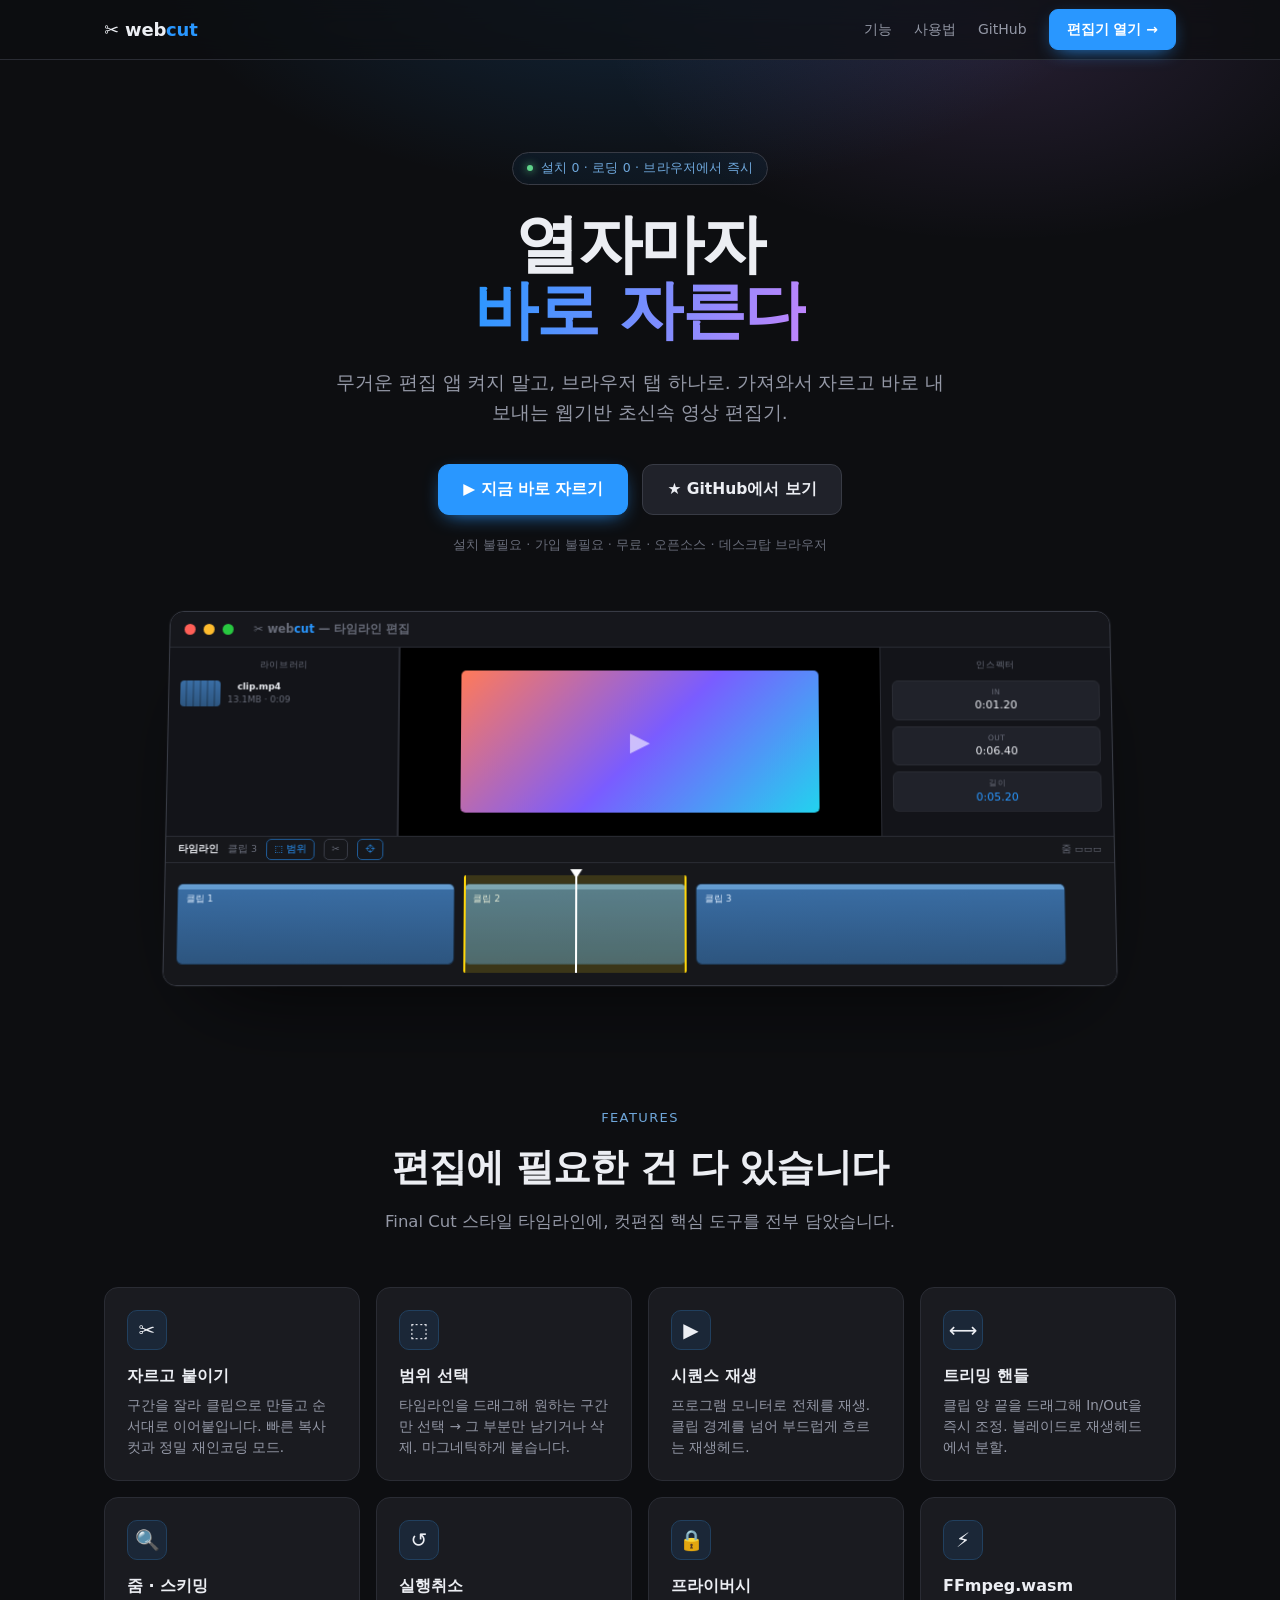
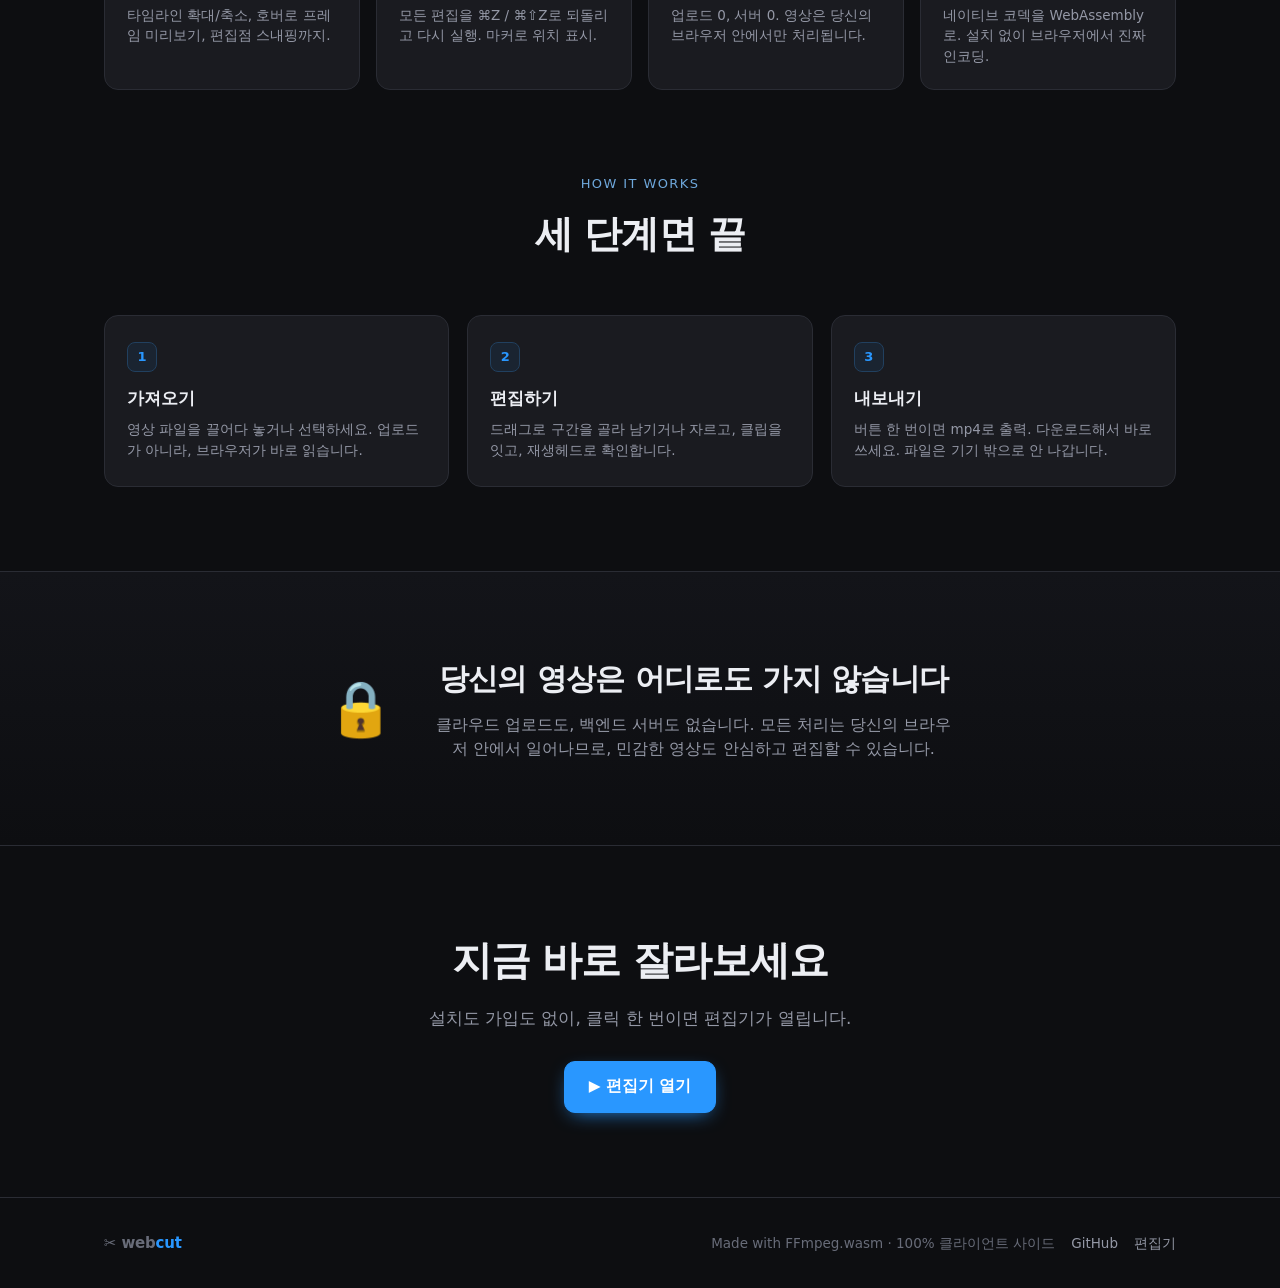
==== commit 23073515: "feat: large-file support (WORKERFS), drag & drop, speed-focused landing, OG image - export mounts so" ====
--- a/index.html
+++ b/index.html
@@ -3,10 +3,15 @@
 <head>
   <meta charset="utf-8" />
   <meta name="viewport" content="width=device-width, initial-scale=1" />
-  <title>webcut — 브라우저에서 끝내는 영상 컷편집</title>
-  <meta name="description" content="업로드도 설치도 없이, 브라우저 안에서 자르고 붙이는 영상 편집기. FFmpeg.wasm 기반. 영상은 당신의 기기를 떠나지 않습니다." />
-  <meta property="og:title" content="webcut — 브라우저 영상 편집기" />
-  <meta property="og:description" content="업로드 없음 · 서버 없음 · 100% 브라우저. 자르고 붙이는 컷편집을 브라우저에서." />
+  <title>webcut — 웹기반 초신속 영상 편집기</title>
+  <meta name="description" content="설치도 가입도 없이, 브라우저 탭 하나로 열자마자 바로 자르는 초신속 영상 컷편집기. FFmpeg.wasm 기반." />
+  <meta property="og:title" content="webcut — 웹기반 초신속 영상 편집기" />
+  <meta property="og:description" content="설치 0 · 로딩 0. 열자마자 바로 자르는 웹기반 초신속 컷편집." />
+  <meta property="og:type" content="website" />
+  <meta property="og:image" content="https://seongilp.github.io/webcut/og.png" />
+  <meta property="og:url" content="https://seongilp.github.io/webcut/" />
+  <meta name="twitter:card" content="summary_large_image" />
+  <meta name="twitter:image" content="https://seongilp.github.io/webcut/og.png" />
   <style>
     :root {
       --bg: #0d0e11; --bg2: #131419; --panel: #1a1b20; --panel2: #20222a;
@@ -167,14 +172,14 @@
 
   <header class="hero">
     <div class="wrap">
-      <span class="eyebrow"><span class="dot"></span> 업로드 없음 · 서버 없음 · 100% 브라우저</span>
-      <h1>브라우저에서 끝내는<br><span class="grad">영상 컷편집</span></h1>
-      <p class="sub">자르고, 붙이고, 원하는 구간만 골라내기. FFmpeg.wasm으로 당신의 브라우저 안에서 처리됩니다 — 영상은 기기를 떠나지 않습니다.</p>
+      <span class="eyebrow"><span class="dot"></span> 설치 0 · 로딩 0 · 브라우저에서 즉시</span>
+      <h1>열자마자<br><span class="grad">바로 자른다</span></h1>
+      <p class="sub">무거운 편집 앱 켜지 말고, 브라우저 탭 하나로. 가져와서 자르고 바로 내보내는 웹기반 초신속 영상 편집기.</p>
       <div class="cta">
-        <a class="btn primary lg" href="./app.html">▶ 지금 편집하기</a>
+        <a class="btn primary lg" href="./app.html">▶ 지금 바로 자르기</a>
         <a class="btn lg" href="https://github.com/seongilp/webcut" target="_blank" rel="noopener">★ GitHub에서 보기</a>
       </div>
-      <p class="reassure">설치 불필요 · 가입 불필요 · 무료 · 오픈소스</p>
+      <p class="reassure">설치 불필요 · 가입 불필요 · 무료 · 오픈소스 · 데스크탑 브라우저</p>
 
       <div class="mock-wrap">
         <div class="mock">
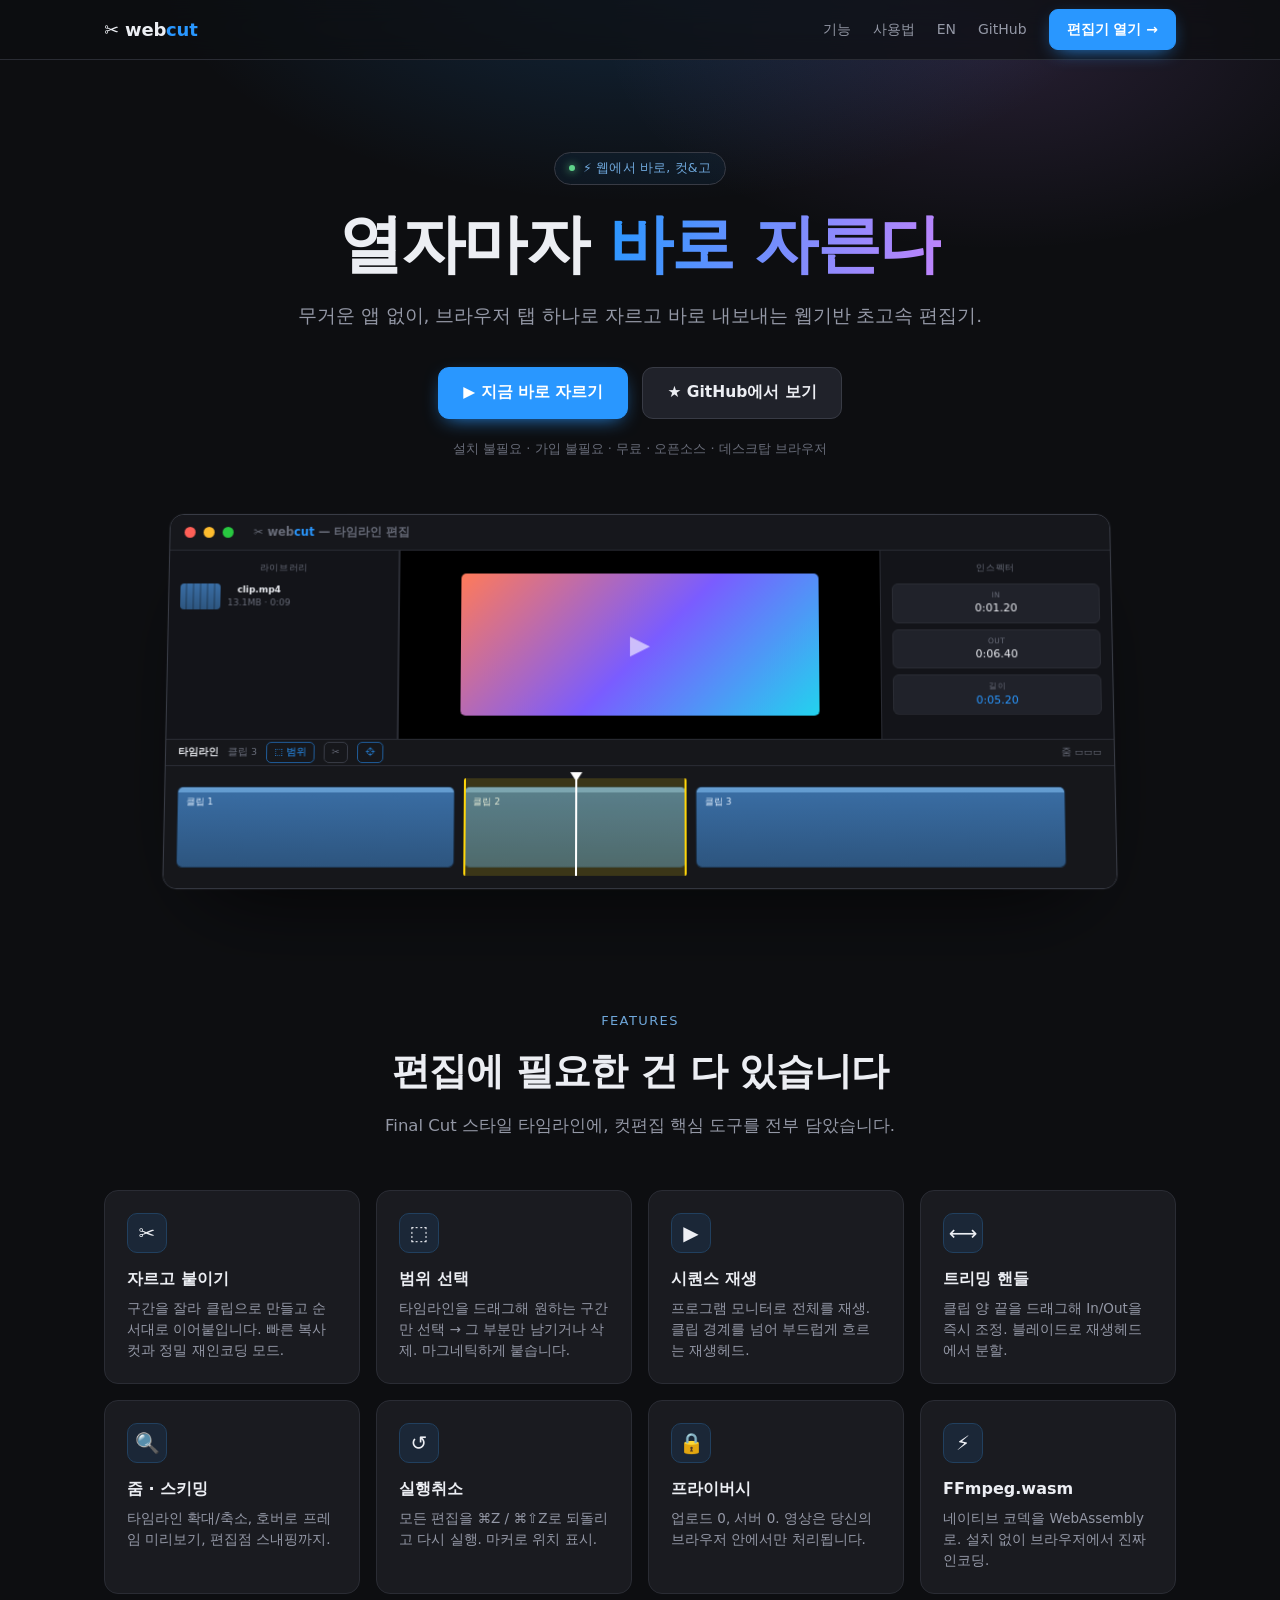
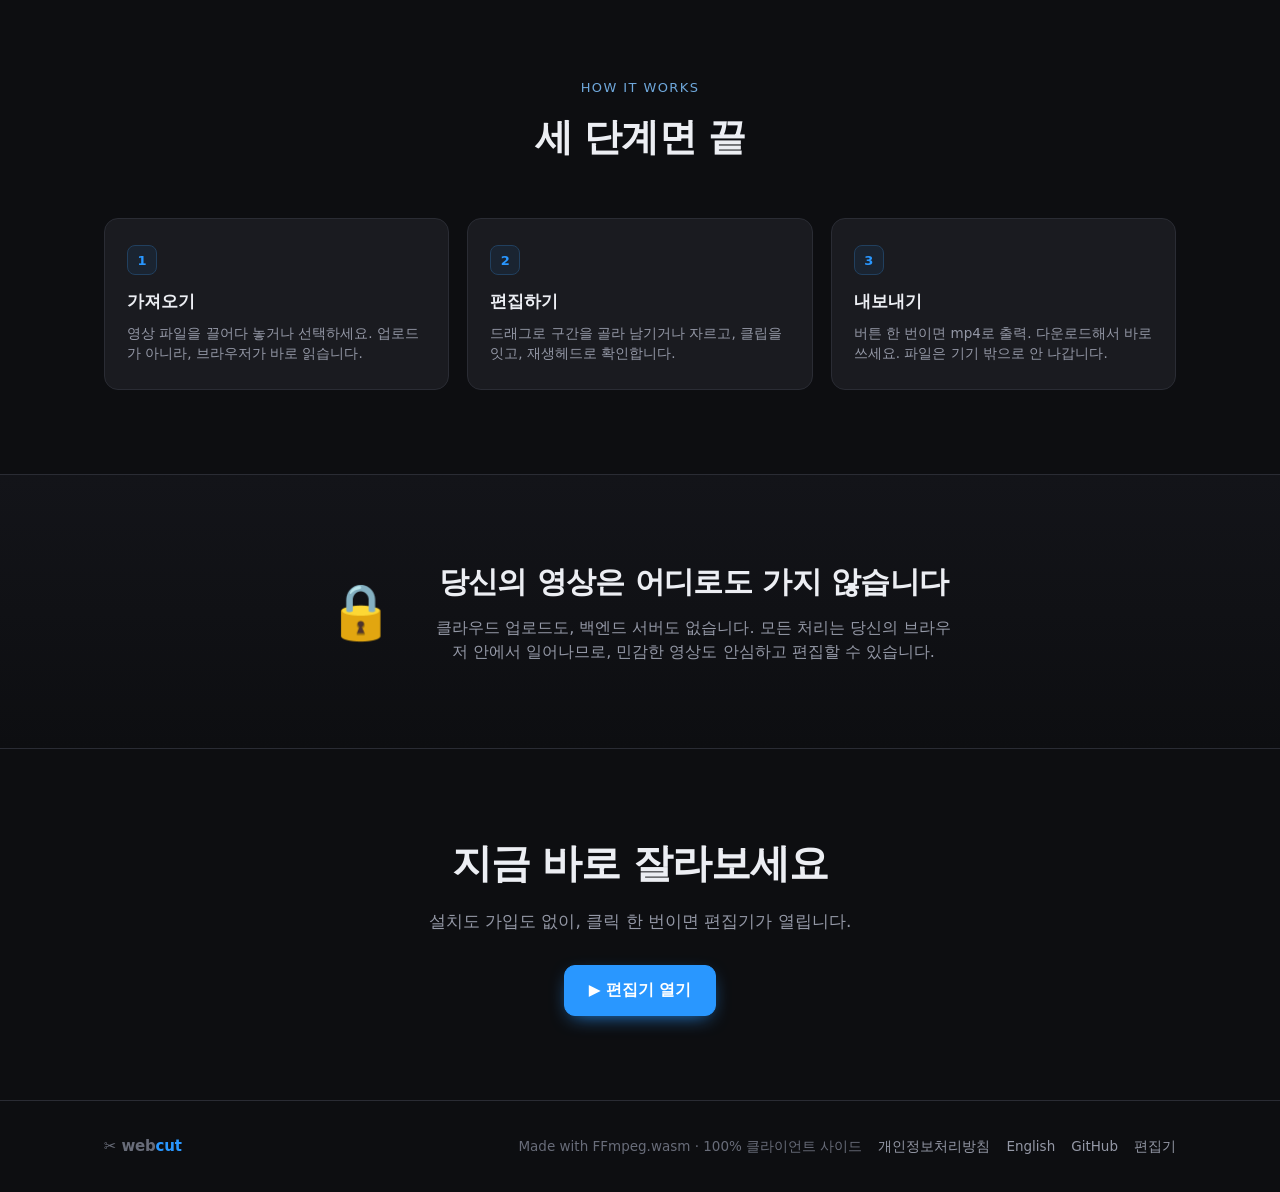
==== commit ac969276: "feat: fades + subtitles, auto-fit timeline, English pages, privacy policy editor: - fade in/out + ti" ====
--- a/index.html
+++ b/index.html
@@ -3,160 +3,16 @@
 <head>
   <meta charset="utf-8" />
   <meta name="viewport" content="width=device-width, initial-scale=1" />
-  <title>webcut — 웹기반 초신속 영상 편집기</title>
-  <meta name="description" content="설치도 가입도 없이, 브라우저 탭 하나로 열자마자 바로 자르는 초신속 영상 컷편집기. FFmpeg.wasm 기반." />
-  <meta property="og:title" content="webcut — 웹기반 초신속 영상 편집기" />
-  <meta property="og:description" content="설치 0 · 로딩 0. 열자마자 바로 자르는 웹기반 초신속 컷편집." />
+  <title>webcut — 웹기반 초고속 영상 편집기</title>
+  <meta name="description" content="설치도 가입도 없이, 브라우저 탭 하나로 열자마자 바로 자르는 초고속 영상 컷편집기. FFmpeg.wasm 기반." />
+  <meta property="og:title" content="webcut — 웹기반 초고속 영상 편집기" />
+  <meta property="og:description" content="설치 0 · 로딩 0. 열자마자 바로 자르는 웹기반 초고속 컷편집." />
   <meta property="og:type" content="website" />
   <meta property="og:image" content="https://seongilp.github.io/webcut/og.png" />
   <meta property="og:url" content="https://seongilp.github.io/webcut/" />
   <meta name="twitter:card" content="summary_large_image" />
   <meta name="twitter:image" content="https://seongilp.github.io/webcut/og.png" />
-  <style>
-    :root {
-      --bg: #0d0e11; --bg2: #131419; --panel: #1a1b20; --panel2: #20222a;
-      --line: #2a2c34; --line2: #383b45; --text: #eceef3; --muted: #9498a6; --muted2: #686c79;
-      --blue: #2997ff; --blue2: #6fa8dc; --purple: #c084fc; --yellow: #ffd60a; --green: #5fd38a;
-    }
-    * { box-sizing: border-box; margin: 0; padding: 0; }
-    html { scroll-behavior: smooth; }
-    body {
-      background: var(--bg); color: var(--text);
-      font-family: ui-sans-serif, system-ui, -apple-system, "Segoe UI", Roboto, "Apple SD Gothic Neo", sans-serif;
-      -webkit-font-smoothing: antialiased; line-height: 1.5; overflow-x: hidden;
-    }
-    a { color: inherit; text-decoration: none; }
-    .wrap { max-width: 1120px; margin: 0 auto; padding: 0 24px; }
-
-    /* Nav */
-    nav.top {
-      position: sticky; top: 0; z-index: 50; height: 60px; display: flex; align-items: center;
-      background: rgba(13,14,17,.72); backdrop-filter: blur(12px); border-bottom: 1px solid var(--line);
-    }
-    nav.top .wrap { display: flex; align-items: center; width: 100%; }
-    .logo { font-weight: 800; font-size: 18px; letter-spacing: -.2px; }
-    .logo .c { color: var(--blue); }
-    nav.top .sp { flex: 1; }
-    .nav-link { color: var(--muted); font-size: 14px; margin-right: 22px; transition: color .15s; }
-    .nav-link:hover { color: var(--text); }
-    .btn {
-      display: inline-flex; align-items: center; gap: 7px; font-weight: 600; font-size: 14px;
-      padding: 9px 17px; border-radius: 9px; border: 1px solid var(--line2); color: var(--text);
-      background: var(--panel2); transition: all .15s; cursor: pointer; white-space: nowrap;
-    }
-    .btn:hover { border-color: var(--blue); transform: translateY(-1px); }
-    .btn.primary { background: var(--blue); border-color: var(--blue); color: #fff; box-shadow: 0 6px 20px -8px var(--blue); }
-    .btn.primary:hover { filter: brightness(1.08); }
-    .btn.lg { font-size: 15.5px; padding: 13px 24px; border-radius: 11px; }
-
-    /* Hero */
-    .hero { position: relative; padding: 92px 0 40px; text-align: center; }
-    .hero::before {
-      content: ""; position: absolute; inset: -10% 0 auto 0; height: 560px; z-index: -1;
-      background:
-        radial-gradient(700px 360px at 50% -4%, rgba(41,151,255,.20), transparent 70%),
-        radial-gradient(560px 300px at 78% 12%, rgba(192,132,252,.14), transparent 70%);
-    }
-    .eyebrow {
-      display: inline-flex; align-items: center; gap: 8px; font-size: 12.5px; color: var(--blue2);
-      border: 1px solid var(--line2); background: rgba(41,151,255,.06); border-radius: 999px;
-      padding: 6px 14px; margin-bottom: 26px; letter-spacing: .2px;
-    }
-    .eyebrow .dot { width: 6px; height: 6px; border-radius: 50%; background: var(--green); box-shadow: 0 0 8px var(--green); }
-    h1 { font-size: 64px; line-height: 1.04; letter-spacing: -1.6px; font-weight: 850; }
-    h1 .grad { background: linear-gradient(105deg, var(--blue), var(--purple)); -webkit-background-clip: text; background-clip: text; color: transparent; }
-    .sub { max-width: 620px; margin: 24px auto 0; font-size: 18.5px; color: var(--muted); line-height: 1.62; }
-    .cta { display: flex; gap: 14px; justify-content: center; margin-top: 36px; flex-wrap: wrap; }
-    .reassure { margin-top: 20px; font-size: 13px; color: var(--muted2); }
-
-    /* Editor mockup */
-    .mock-wrap { margin: 56px auto 0; max-width: 940px; perspective: 1600px; }
-    .mock {
-      border-radius: 14px; overflow: hidden; border: 1px solid var(--line2);
-      background: var(--bg2); box-shadow: 0 40px 90px -40px rgba(0,0,0,.85), 0 0 0 1px rgba(255,255,255,.02);
-      transform: rotateX(4deg); transform-origin: center top;
-    }
-    .mock .chrome { height: 36px; display: flex; align-items: center; gap: 8px; padding: 0 14px; background: #16171c; border-bottom: 1px solid var(--line); }
-    .mock .light { width: 11px; height: 11px; border-radius: 50%; }
-    .mock .light.r { background: #ff5f57; } .mock .light.y { background: #febc2e; } .mock .light.g { background: #28c840; }
-    .mock .chrome .mt { margin-left: 12px; font-size: 11.5px; color: var(--muted2); font-weight: 600; }
-    .mock .chrome .mt b { color: var(--blue); }
-    .mock-top { display: grid; grid-template-columns: 1fr 2.1fr 1fr; height: 188px; }
-    .mp { padding: 11px; border-right: 1px solid var(--line); overflow: hidden; }
-    .mp:last-child { border-right: none; }
-    .mp .h { font-size: 8.5px; text-transform: uppercase; letter-spacing: .7px; color: var(--muted2); margin-bottom: 9px; }
-    .mp .libitem { display: flex; gap: 7px; align-items: center; }
-    .mp .thumb { width: 40px; height: 26px; border-radius: 4px; background: repeating-linear-gradient(90deg,#0000 0 5px,#0003 5px 7px), linear-gradient(#3a6ea5,#2d557f); }
-    .mp .libitem .tt { font-size: 9px; } .mp .libitem .tt b { display:block; color: var(--text); } .mp .libitem .tt span { color: var(--muted2); }
-    .mp.viewer { background: #000; display: flex; flex-direction: column; align-items: center; justify-content: center; border-left: 1px solid var(--line); border-right: 1px solid var(--line); }
-    .mp .frame { width: 78%; height: 86%; border-radius: 5px; background: linear-gradient(135deg,#ff7a59,#7a5cff 52%,#22d3ee); position: relative; overflow: hidden; }
-    .mp .frame::after { content: "▶"; position: absolute; inset: 0; display: flex; align-items: center; justify-content: center; color: #fff9; font-size: 26px; }
-    .mp .field { background: var(--panel2); border: 1px solid var(--line); border-radius: 6px; padding: 5px 8px; margin-bottom: 6px; }
-    .mp .field .k { font-size: 7.5px; text-transform: uppercase; color: var(--muted2); letter-spacing: .4px; }
-    .mp .field .v { font-size: 11px; color: var(--text); font-variant-numeric: tabular-nums; }
-    .mp .field .v.b { color: var(--blue); }
-    .mp . rowf { display: flex; gap: 6px; }
-    .mock-tl { border-top: 1px solid var(--line); background: #16171b; padding: 0 0 12px; }
-    .mock-tl .tlbar { height: 26px; display: flex; align-items: center; gap: 9px; padding: 0 12px; border-bottom: 1px solid var(--line); font-size: 9.5px; color: var(--muted2); }
-    .mock-tl .tlbar .chip { padding: 2px 7px; border: 1px solid var(--line2); border-radius: 5px; }
-    .mock-tl .tlbar .chip.on { color: var(--blue); border-color: #1f5c99; }
-    .mock-tl .track { position: relative; height: 96px; margin: 12px 12px 0; }
-    .mock-tl .ruler { position: absolute; top: -4px; left: 0; right: 0; height: 1px; }
-    .mock-tl .clip { position: absolute; top: 8px; bottom: 8px; border-radius: 6px; background: linear-gradient(#3a6ea5,#2d557f); border: 1px solid #0007; box-shadow: inset 0 1px 0 #fff2; overflow: hidden; }
-    .mock-tl .clip::before { content: ""; position: absolute; top: 0; left: 0; right: 0; height: 5px; background: #6fa8dc; opacity: .8; }
-    .mock-tl .clip .lab { position: absolute; top: 8px; left: 8px; font-size: 9px; color: #dcebfb; }
-    .mock-tl .range { position: absolute; top: 0; bottom: 0; background: rgba(255,214,10,.16); border-left: 2px solid var(--yellow); border-right: 2px solid var(--yellow); border-radius: 2px; }
-    .mock-tl .ph { position: absolute; top: -6px; bottom: 0; width: 2px; background: #fff; }
-    .mock-tl .ph::before { content: ""; position: absolute; top: 0; left: -5px; width: 12px; height: 9px; background: #fff; clip-path: polygon(0 0,100% 0,50% 100%); }
-
-    /* Section */
-    section { padding: 84px 0; }
-    .seclabel { text-align: center; font-size: 13px; color: var(--blue2); letter-spacing: 1.4px; text-transform: uppercase; margin-bottom: 12px; }
-    .sectitle { text-align: center; font-size: 38px; font-weight: 800; letter-spacing: -.8px; }
-    .secsub { text-align: center; color: var(--muted); font-size: 16.5px; margin: 14px auto 0; max-width: 560px; }
-
-    .grid { display: grid; grid-template-columns: repeat(4, 1fr); gap: 16px; margin-top: 52px; }
-    .card { background: var(--panel); border: 1px solid var(--line); border-radius: 14px; padding: 22px; transition: all .16s; }
-    .card:hover { border-color: var(--line2); transform: translateY(-3px); background: var(--panel2); }
-    .card .ic { width: 40px; height: 40px; border-radius: 10px; display: flex; align-items: center; justify-content: center; font-size: 20px; background: rgba(41,151,255,.1); border: 1px solid #21405f; margin-bottom: 14px; }
-    .card h3 { font-size: 16px; font-weight: 700; margin-bottom: 7px; }
-    .card p { font-size: 13.5px; color: var(--muted); line-height: 1.55; }
-
-    .steps { display: grid; grid-template-columns: repeat(3, 1fr); gap: 18px; margin-top: 52px; }
-    .step { position: relative; background: var(--panel); border: 1px solid var(--line); border-radius: 14px; padding: 26px 22px; }
-    .step .n { font-size: 13px; font-weight: 800; color: var(--blue); border: 1px solid #21405f; background: rgba(41,151,255,.08); width: 30px; height: 30px; border-radius: 8px; display: flex; align-items: center; justify-content: center; margin-bottom: 14px; }
-    .step h3 { font-size: 17px; margin-bottom: 8px; }
-    .step p { font-size: 13.5px; color: var(--muted); }
-
-    /* Privacy band */
-    .band { background: linear-gradient(180deg, var(--bg2), var(--bg)); border-top: 1px solid var(--line); border-bottom: 1px solid var(--line); }
-    .band .inner { display: flex; align-items: center; gap: 40px; flex-wrap: wrap; justify-content: center; text-align: center; }
-    .band .lock { font-size: 54px; }
-    .band h2 { font-size: 30px; font-weight: 800; letter-spacing: -.6px; }
-    .band p { color: var(--muted); font-size: 16px; margin-top: 12px; max-width: 520px; }
-
-    .finalcta { text-align: center; }
-    .finalcta h2 { font-size: 40px; font-weight: 850; letter-spacing: -1px; }
-    .finalcta p { color: var(--muted); font-size: 17px; margin: 16px auto 30px; }
-
-    footer { border-top: 1px solid var(--line); padding: 34px 0; color: var(--muted2); font-size: 13.5px; }
-    footer .wrap { display: flex; align-items: center; gap: 16px; flex-wrap: wrap; }
-    footer .sp { flex: 1; }
-    footer a { color: var(--muted); } footer a:hover { color: var(--text); }
-
-    @media (max-width: 860px) {
-      h1 { font-size: 44px; }
-      .grid { grid-template-columns: repeat(2, 1fr); }
-      .steps { grid-template-columns: 1fr; }
-      .mock-top { height: 150px; }
-      .nav-link.hide { display: none; }
-    }
-    @media (max-width: 520px) {
-      .grid { grid-template-columns: 1fr; }
-      h1 { font-size: 36px; }
-      .sub { font-size: 16px; }
-    }
-  </style>
+  <link rel="stylesheet" href="./css/landing.css" />
 </head>
 <body>
   <nav class="top">
@@ -165,6 +21,7 @@
       <span class="sp"></span>
       <a class="nav-link hide" href="#features">기능</a>
       <a class="nav-link hide" href="#how">사용법</a>
+      <a class="nav-link" href="./en/">EN</a>
       <a class="nav-link" href="https://github.com/seongilp/webcut" target="_blank" rel="noopener">GitHub</a>
       <a class="btn primary" href="./app.html">편집기 열기 →</a>
     </div>
@@ -172,9 +29,9 @@
 
   <header class="hero">
     <div class="wrap">
-      <span class="eyebrow"><span class="dot"></span> 설치 0 · 로딩 0 · 브라우저에서 즉시</span>
-      <h1>열자마자<br><span class="grad">바로 자른다</span></h1>
-      <p class="sub">무거운 편집 앱 켜지 말고, 브라우저 탭 하나로. 가져와서 자르고 바로 내보내는 웹기반 초신속 영상 편집기.</p>
+      <span class="eyebrow"><span class="dot"></span> ⚡ 웹에서 바로, 컷&고</span>
+      <h1>열자마자 <span class="grad">바로 자른다</span></h1>
+      <p class="sub">무거운 앱 없이, 브라우저 탭 하나로 자르고 바로 내보내는 웹기반 초고속 편집기.</p>
       <div class="cta">
         <a class="btn primary lg" href="./app.html">▶ 지금 바로 자르기</a>
         <a class="btn lg" href="https://github.com/seongilp/webcut" target="_blank" rel="noopener">★ GitHub에서 보기</a>
@@ -270,6 +127,8 @@
       <span class="logo" style="font-size:15px">✂️ web<span class="c">cut</span></span>
       <span class="sp"></span>
       <span>Made with FFmpeg.wasm · 100% 클라이언트 사이드</span>
+      <a href="./privacy.html">개인정보처리방침</a>
+      <a href="./en/">English</a>
       <a href="https://github.com/seongilp/webcut" target="_blank" rel="noopener">GitHub</a>
       <a href="./app.html">편집기</a>
     </div>
--- a/css/landing.css
+++ b/css/landing.css
@@ -0,0 +1,143 @@
+:root {
+  --bg: #0d0e11; --bg2: #131419; --panel: #1a1b20; --panel2: #20222a;
+  --line: #2a2c34; --line2: #383b45; --text: #eceef3; --muted: #9498a6; --muted2: #686c79;
+  --blue: #2997ff; --blue2: #6fa8dc; --purple: #c084fc; --yellow: #ffd60a; --green: #5fd38a;
+}
+* { box-sizing: border-box; margin: 0; padding: 0; }
+html { scroll-behavior: smooth; }
+body {
+  background: var(--bg); color: var(--text);
+  font-family: ui-sans-serif, system-ui, -apple-system, "Segoe UI", Roboto, "Apple SD Gothic Neo", sans-serif;
+  -webkit-font-smoothing: antialiased; line-height: 1.5; overflow-x: hidden;
+}
+a { color: inherit; text-decoration: none; }
+.wrap { max-width: 1120px; margin: 0 auto; padding: 0 24px; }
+
+/* Nav */
+nav.top {
+  position: sticky; top: 0; z-index: 50; height: 60px; display: flex; align-items: center;
+  background: rgba(13,14,17,.72); backdrop-filter: blur(12px); border-bottom: 1px solid var(--line);
+}
+nav.top .wrap { display: flex; align-items: center; width: 100%; }
+.logo { font-weight: 800; font-size: 18px; letter-spacing: -.2px; }
+.logo .c { color: var(--blue); }
+nav.top .sp { flex: 1; }
+.nav-link { color: var(--muted); font-size: 14px; margin-right: 22px; transition: color .15s; }
+.nav-link:hover { color: var(--text); }
+.btn {
+  display: inline-flex; align-items: center; gap: 7px; font-weight: 600; font-size: 14px;
+  padding: 9px 17px; border-radius: 9px; border: 1px solid var(--line2); color: var(--text);
+  background: var(--panel2); transition: all .15s; cursor: pointer; white-space: nowrap;
+}
+.btn:hover { border-color: var(--blue); transform: translateY(-1px); }
+.btn.primary { background: var(--blue); border-color: var(--blue); color: #fff; box-shadow: 0 6px 20px -8px var(--blue); }
+.btn.primary:hover { filter: brightness(1.08); }
+.btn.lg { font-size: 15.5px; padding: 13px 24px; border-radius: 11px; }
+
+/* Hero */
+.hero { position: relative; padding: 92px 0 40px; text-align: center; }
+.hero::before {
+  content: ""; position: absolute; inset: -10% 0 auto 0; height: 560px; z-index: -1;
+  background:
+    radial-gradient(700px 360px at 50% -4%, rgba(41,151,255,.20), transparent 70%),
+    radial-gradient(560px 300px at 78% 12%, rgba(192,132,252,.14), transparent 70%);
+}
+.eyebrow {
+  display: inline-flex; align-items: center; gap: 8px; font-size: 12.5px; color: var(--blue2);
+  border: 1px solid var(--line2); background: rgba(41,151,255,.06); border-radius: 999px;
+  padding: 6px 14px; margin-bottom: 26px; letter-spacing: .2px;
+}
+.eyebrow .dot { width: 6px; height: 6px; border-radius: 50%; background: var(--green); box-shadow: 0 0 8px var(--green); }
+h1 { font-size: 64px; line-height: 1.04; letter-spacing: -1.6px; font-weight: 850; }
+h1 .grad { background: linear-gradient(105deg, var(--blue), var(--purple)); -webkit-background-clip: text; background-clip: text; color: transparent; }
+.sub { max-width: 860px; margin: 24px auto 0; font-size: 18.5px; color: var(--muted); line-height: 1.62; white-space: nowrap; }
+@media (max-width: 900px) { .sub { white-space: normal; } }
+.cta { display: flex; gap: 14px; justify-content: center; margin-top: 36px; flex-wrap: wrap; }
+.reassure { margin-top: 20px; font-size: 13px; color: var(--muted2); }
+
+/* Editor mockup */
+.mock-wrap { margin: 56px auto 0; max-width: 940px; perspective: 1600px; }
+.mock {
+  border-radius: 14px; overflow: hidden; border: 1px solid var(--line2);
+  background: var(--bg2); box-shadow: 0 40px 90px -40px rgba(0,0,0,.85), 0 0 0 1px rgba(255,255,255,.02);
+  transform: rotateX(4deg); transform-origin: center top;
+}
+.mock .chrome { height: 36px; display: flex; align-items: center; gap: 8px; padding: 0 14px; background: #16171c; border-bottom: 1px solid var(--line); }
+.mock .light { width: 11px; height: 11px; border-radius: 50%; }
+.mock .light.r { background: #ff5f57; } .mock .light.y { background: #febc2e; } .mock .light.g { background: #28c840; }
+.mock .chrome .mt { margin-left: 12px; font-size: 11.5px; color: var(--muted2); font-weight: 600; }
+.mock .chrome .mt b { color: var(--blue); }
+.mock-top { display: grid; grid-template-columns: 1fr 2.1fr 1fr; height: 188px; }
+.mp { padding: 11px; border-right: 1px solid var(--line); overflow: hidden; }
+.mp:last-child { border-right: none; }
+.mp .h { font-size: 8.5px; text-transform: uppercase; letter-spacing: .7px; color: var(--muted2); margin-bottom: 9px; }
+.mp .libitem { display: flex; gap: 7px; align-items: center; }
+.mp .thumb { width: 40px; height: 26px; border-radius: 4px; background: repeating-linear-gradient(90deg,#0000 0 5px,#0003 5px 7px), linear-gradient(#3a6ea5,#2d557f); }
+.mp .libitem .tt { font-size: 9px; } .mp .libitem .tt b { display:block; color: var(--text); } .mp .libitem .tt span { color: var(--muted2); }
+.mp.viewer { background: #000; display: flex; flex-direction: column; align-items: center; justify-content: center; border-left: 1px solid var(--line); border-right: 1px solid var(--line); }
+.mp .frame { width: 78%; height: 86%; border-radius: 5px; background: linear-gradient(135deg,#ff7a59,#7a5cff 52%,#22d3ee); position: relative; overflow: hidden; }
+.mp .frame::after { content: "▶"; position: absolute; inset: 0; display: flex; align-items: center; justify-content: center; color: #fff9; font-size: 26px; }
+.mp .field { background: var(--panel2); border: 1px solid var(--line); border-radius: 6px; padding: 5px 8px; margin-bottom: 6px; }
+.mp .field .k { font-size: 7.5px; text-transform: uppercase; color: var(--muted2); letter-spacing: .4px; }
+.mp .field .v { font-size: 11px; color: var(--text); font-variant-numeric: tabular-nums; }
+.mp .field .v.b { color: var(--blue); }
+.mock-tl { border-top: 1px solid var(--line); background: #16171b; padding: 0 0 12px; }
+.mock-tl .tlbar { height: 26px; display: flex; align-items: center; gap: 9px; padding: 0 12px; border-bottom: 1px solid var(--line); font-size: 9.5px; color: var(--muted2); }
+.mock-tl .tlbar .chip { padding: 2px 7px; border: 1px solid var(--line2); border-radius: 5px; }
+.mock-tl .tlbar .chip.on { color: var(--blue); border-color: #1f5c99; }
+.mock-tl .track { position: relative; height: 96px; margin: 12px 12px 0; }
+.mock-tl .ruler { position: absolute; top: -4px; left: 0; right: 0; height: 1px; }
+.mock-tl .clip { position: absolute; top: 8px; bottom: 8px; border-radius: 6px; background: linear-gradient(#3a6ea5,#2d557f); border: 1px solid #0007; box-shadow: inset 0 1px 0 #fff2; overflow: hidden; }
+.mock-tl .clip::before { content: ""; position: absolute; top: 0; left: 0; right: 0; height: 5px; background: #6fa8dc; opacity: .8; }
+.mock-tl .clip .lab { position: absolute; top: 8px; left: 8px; font-size: 9px; color: #dcebfb; }
+.mock-tl .range { position: absolute; top: 0; bottom: 0; background: rgba(255,214,10,.16); border-left: 2px solid var(--yellow); border-right: 2px solid var(--yellow); border-radius: 2px; }
+.mock-tl .ph { position: absolute; top: -6px; bottom: 0; width: 2px; background: #fff; }
+.mock-tl .ph::before { content: ""; position: absolute; top: 0; left: -5px; width: 12px; height: 9px; background: #fff; clip-path: polygon(0 0,100% 0,50% 100%); }
+
+/* Section */
+section { padding: 84px 0; }
+.seclabel { text-align: center; font-size: 13px; color: var(--blue2); letter-spacing: 1.4px; text-transform: uppercase; margin-bottom: 12px; }
+.sectitle { text-align: center; font-size: 38px; font-weight: 800; letter-spacing: -.8px; }
+.secsub { text-align: center; color: var(--muted); font-size: 16.5px; margin: 14px auto 0; max-width: 560px; }
+
+.grid { display: grid; grid-template-columns: repeat(4, 1fr); gap: 16px; margin-top: 52px; }
+.card { background: var(--panel); border: 1px solid var(--line); border-radius: 14px; padding: 22px; transition: all .16s; }
+.card:hover { border-color: var(--line2); transform: translateY(-3px); background: var(--panel2); }
+.card .ic { width: 40px; height: 40px; border-radius: 10px; display: flex; align-items: center; justify-content: center; font-size: 20px; background: rgba(41,151,255,.1); border: 1px solid #21405f; margin-bottom: 14px; }
+.card h3 { font-size: 16px; font-weight: 700; margin-bottom: 7px; }
+.card p { font-size: 13.5px; color: var(--muted); line-height: 1.55; }
+
+.steps { display: grid; grid-template-columns: repeat(3, 1fr); gap: 18px; margin-top: 52px; }
+.step { position: relative; background: var(--panel); border: 1px solid var(--line); border-radius: 14px; padding: 26px 22px; }
+.step .n { font-size: 13px; font-weight: 800; color: var(--blue); border: 1px solid #21405f; background: rgba(41,151,255,.08); width: 30px; height: 30px; border-radius: 8px; display: flex; align-items: center; justify-content: center; margin-bottom: 14px; }
+.step h3 { font-size: 17px; margin-bottom: 8px; }
+.step p { font-size: 13.5px; color: var(--muted); }
+
+/* Privacy band */
+.band { background: linear-gradient(180deg, var(--bg2), var(--bg)); border-top: 1px solid var(--line); border-bottom: 1px solid var(--line); }
+.band .inner { display: flex; align-items: center; gap: 40px; flex-wrap: wrap; justify-content: center; text-align: center; }
+.band .lock { font-size: 54px; }
+.band h2 { font-size: 30px; font-weight: 800; letter-spacing: -.6px; }
+.band p { color: var(--muted); font-size: 16px; margin-top: 12px; max-width: 520px; }
+
+.finalcta { text-align: center; }
+.finalcta h2 { font-size: 40px; font-weight: 850; letter-spacing: -1px; }
+.finalcta p { color: var(--muted); font-size: 17px; margin: 16px auto 30px; }
+
+footer { border-top: 1px solid var(--line); padding: 34px 0; color: var(--muted2); font-size: 13.5px; }
+footer .wrap { display: flex; align-items: center; gap: 16px; flex-wrap: wrap; }
+footer .sp { flex: 1; }
+footer a { color: var(--muted); } footer a:hover { color: var(--text); }
+
+@media (max-width: 860px) {
+  h1 { font-size: 44px; }
+  .grid { grid-template-columns: repeat(2, 1fr); }
+  .steps { grid-template-columns: 1fr; }
+  .mock-top { height: 150px; }
+  .nav-link.hide { display: none; }
+}
+@media (max-width: 520px) {
+  .grid { grid-template-columns: 1fr; }
+  h1 { font-size: 36px; }
+  .sub { font-size: 16px; }
+}
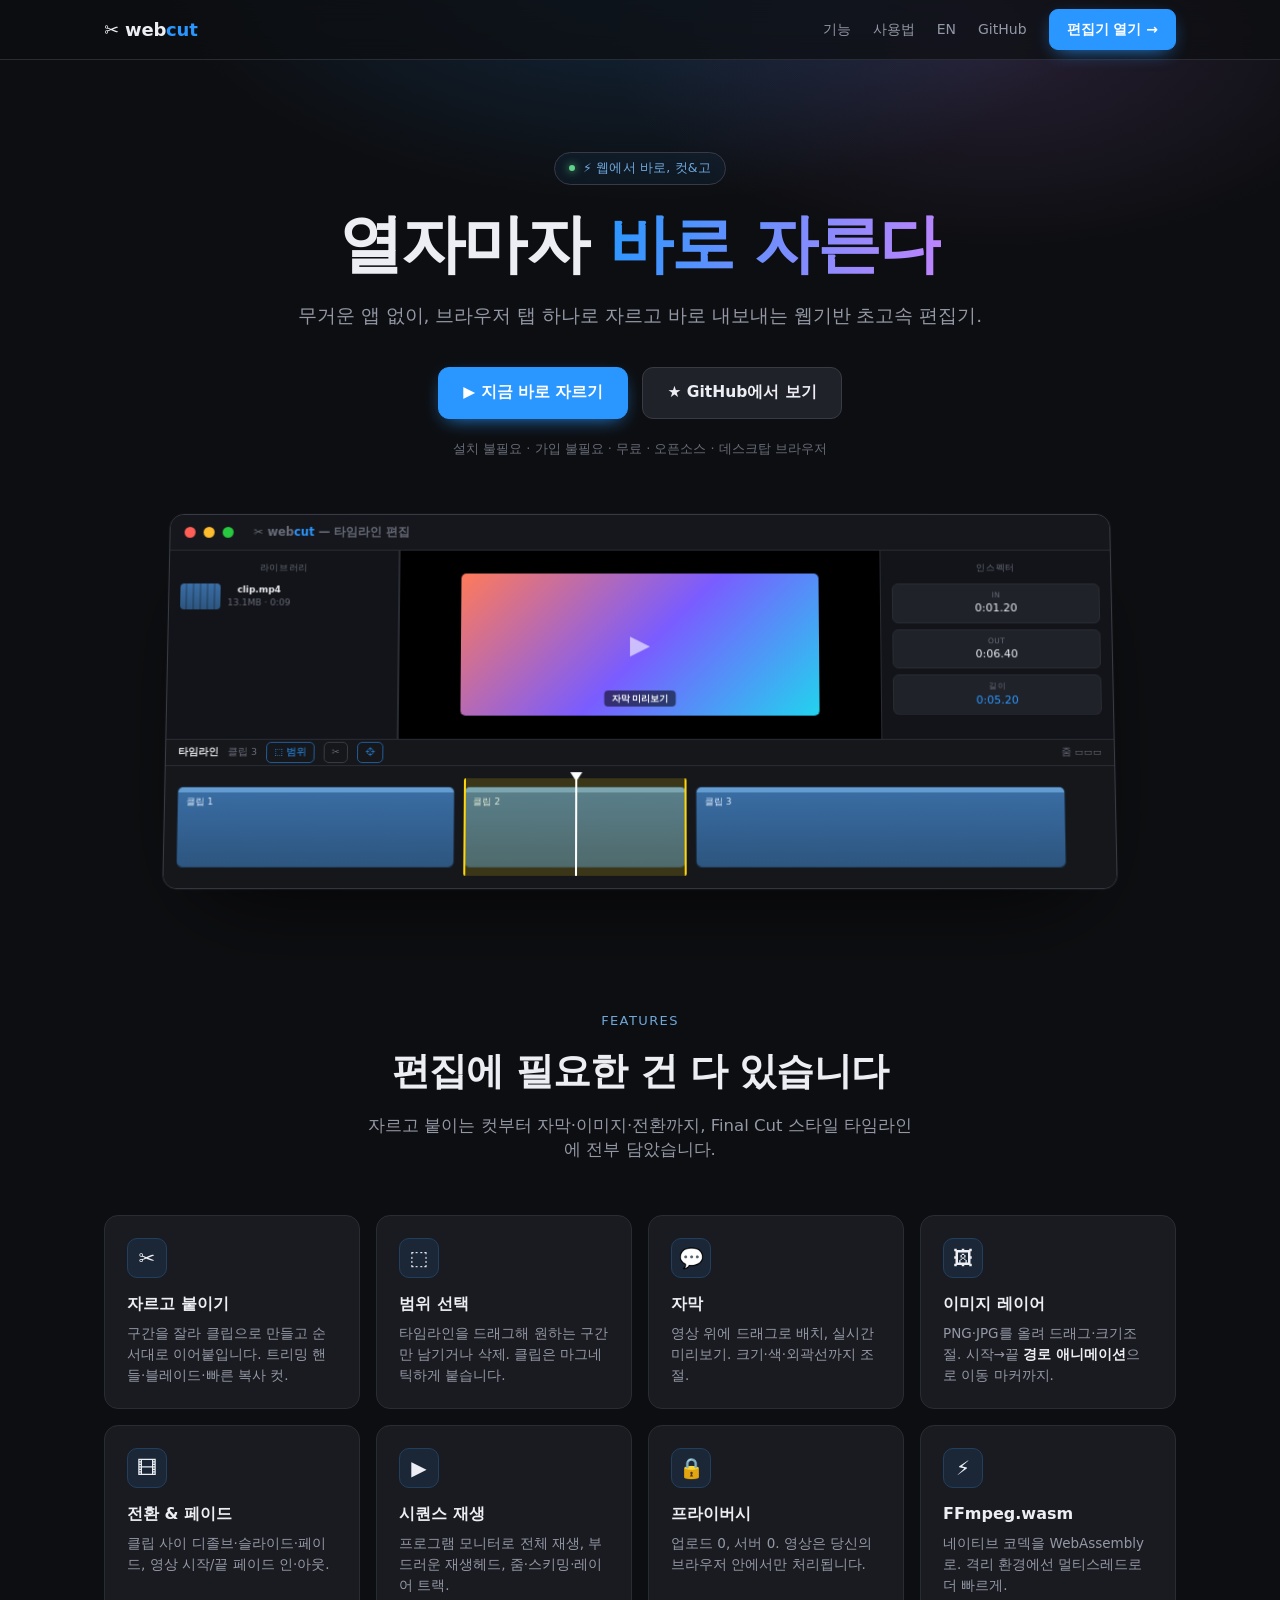
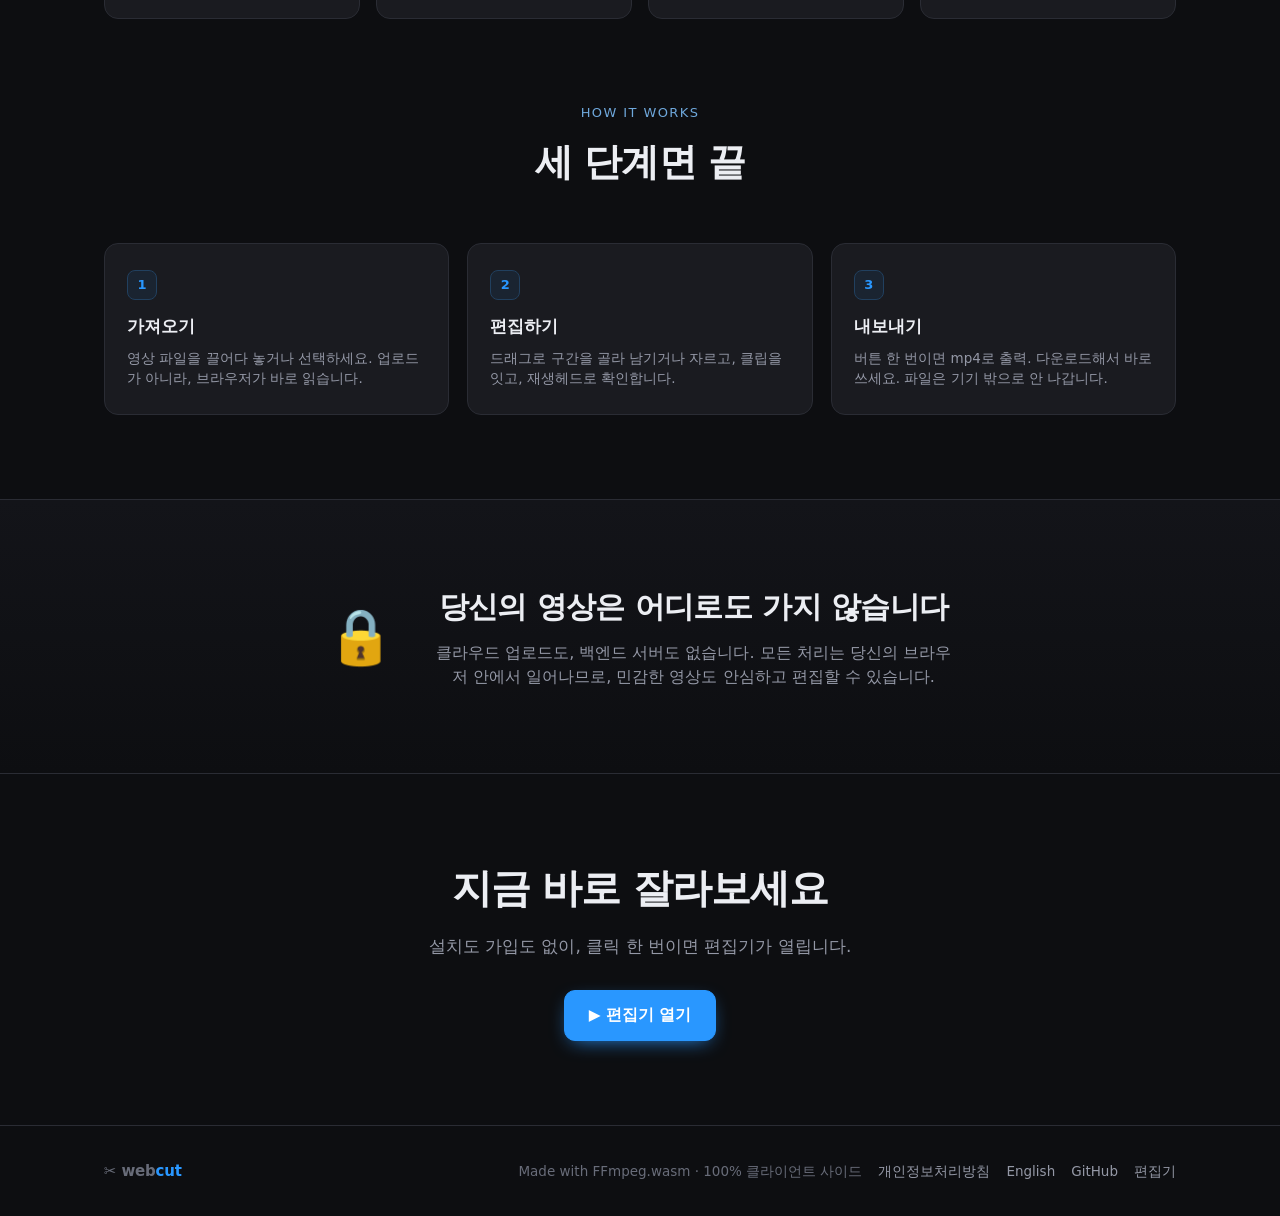
==== commit 97331946: "docs: refresh landing to cover subtitles, image layers, transitions, path animation - KR & EN featur" ====
--- a/index.html
+++ b/index.html
@@ -49,7 +49,7 @@
               <div class="h">라이브러리</div>
               <div class="libitem"><div class="thumb"></div><div class="tt"><b>clip.mp4</b><span>13.1MB · 0:09</span></div></div>
             </div>
-            <div class="mp viewer"><div class="frame"></div></div>
+            <div class="mp viewer"><div class="frame"><span class="mock-cap">자막 미리보기</span></div></div>
             <div class="mp">
               <div class="h">인스펙터</div>
               <div class="field"><div class="k">In</div><div class="v">0:01.20</div></div>
@@ -76,16 +76,16 @@
     <div class="wrap">
       <div class="seclabel">Features</div>
       <h2 class="sectitle">편집에 필요한 건 다 있습니다</h2>
-      <p class="secsub">Final Cut 스타일 타임라인에, 컷편집 핵심 도구를 전부 담았습니다.</p>
+      <p class="secsub">자르고 붙이는 컷부터 자막·이미지·전환까지, Final Cut 스타일 타임라인에 전부 담았습니다.</p>
       <div class="grid">
-        <div class="card"><div class="ic">✂️</div><h3>자르고 붙이기</h3><p>구간을 잘라 클립으로 만들고 순서대로 이어붙입니다. 빠른 복사 컷과 정밀 재인코딩 모드.</p></div>
-        <div class="card"><div class="ic">⬚</div><h3>범위 선택</h3><p>타임라인을 드래그해 원하는 구간만 선택 → 그 부분만 남기거나 삭제. 마그네틱하게 붙습니다.</p></div>
-        <div class="card"><div class="ic">▶</div><h3>시퀀스 재생</h3><p>프로그램 모니터로 전체를 재생. 클립 경계를 넘어 부드럽게 흐르는 재생헤드.</p></div>
-        <div class="card"><div class="ic">⟷</div><h3>트리밍 핸들</h3><p>클립 양 끝을 드래그해 In/Out을 즉시 조정. 블레이드로 재생헤드에서 분할.</p></div>
-        <div class="card"><div class="ic">🔍</div><h3>줌 · 스키밍</h3><p>타임라인 확대/축소, 호버로 프레임 미리보기, 편집점 스내핑까지.</p></div>
-        <div class="card"><div class="ic">↺</div><h3>실행취소</h3><p>모든 편집을 ⌘Z / ⌘⇧Z로 되돌리고 다시 실행. 마커로 위치 표시.</p></div>
+        <div class="card"><div class="ic">✂️</div><h3>자르고 붙이기</h3><p>구간을 잘라 클립으로 만들고 순서대로 이어붙입니다. 트리밍 핸들·블레이드·빠른 복사 컷.</p></div>
+        <div class="card"><div class="ic">⬚</div><h3>범위 선택</h3><p>타임라인을 드래그해 원하는 구간만 남기거나 삭제. 클립은 마그네틱하게 붙습니다.</p></div>
+        <div class="card"><div class="ic">💬</div><h3>자막</h3><p>영상 위에 드래그로 배치, 실시간 미리보기. 크기·색·외곽선까지 조절.</p></div>
+        <div class="card"><div class="ic">🖼</div><h3>이미지 레이어</h3><p>PNG·JPG를 올려 드래그·크기조절. 시작→끝 <b style="color:var(--text)">경로 애니메이션</b>으로 이동 마커까지.</p></div>
+        <div class="card"><div class="ic">🎞</div><h3>전환 &amp; 페이드</h3><p>클립 사이 디졸브·슬라이드·페이드, 영상 시작/끝 페이드 인·아웃.</p></div>
+        <div class="card"><div class="ic">▶</div><h3>시퀀스 재생</h3><p>프로그램 모니터로 전체 재생, 부드러운 재생헤드, 줌·스키밍·레이어 트랙.</p></div>
         <div class="card"><div class="ic">🔒</div><h3>프라이버시</h3><p>업로드 0, 서버 0. 영상은 당신의 브라우저 안에서만 처리됩니다.</p></div>
-        <div class="card"><div class="ic">⚡</div><h3>FFmpeg.wasm</h3><p>네이티브 코덱을 WebAssembly로. 설치 없이 브라우저에서 진짜 인코딩.</p></div>
+        <div class="card"><div class="ic">⚡</div><h3>FFmpeg.wasm</h3><p>네이티브 코덱을 WebAssembly로. 격리 환경에선 멀티스레드로 더 빠르게.</p></div>
       </div>
     </div>
   </section>
--- a/css/landing.css
+++ b/css/landing.css
@@ -77,6 +77,7 @@
 .mp.viewer { background: #000; display: flex; flex-direction: column; align-items: center; justify-content: center; border-left: 1px solid var(--line); border-right: 1px solid var(--line); }
 .mp .frame { width: 78%; height: 86%; border-radius: 5px; background: linear-gradient(135deg,#ff7a59,#7a5cff 52%,#22d3ee); position: relative; overflow: hidden; }
 .mp .frame::after { content: "▶"; position: absolute; inset: 0; display: flex; align-items: center; justify-content: center; color: #fff9; font-size: 26px; }
+.mp .frame .mock-cap { position: absolute; left: 50%; bottom: 9px; transform: translateX(-50%); background: rgba(0,0,0,.55); color: #fff; font-size: 8.5px; font-weight: 600; padding: 2px 7px; border-radius: 4px; white-space: nowrap; z-index: 1; }
 .mp .field { background: var(--panel2); border: 1px solid var(--line); border-radius: 6px; padding: 5px 8px; margin-bottom: 6px; }
 .mp .field .k { font-size: 7.5px; text-transform: uppercase; color: var(--muted2); letter-spacing: .4px; }
 .mp .field .v { font-size: 11px; color: var(--text); font-variant-numeric: tabular-nums; }
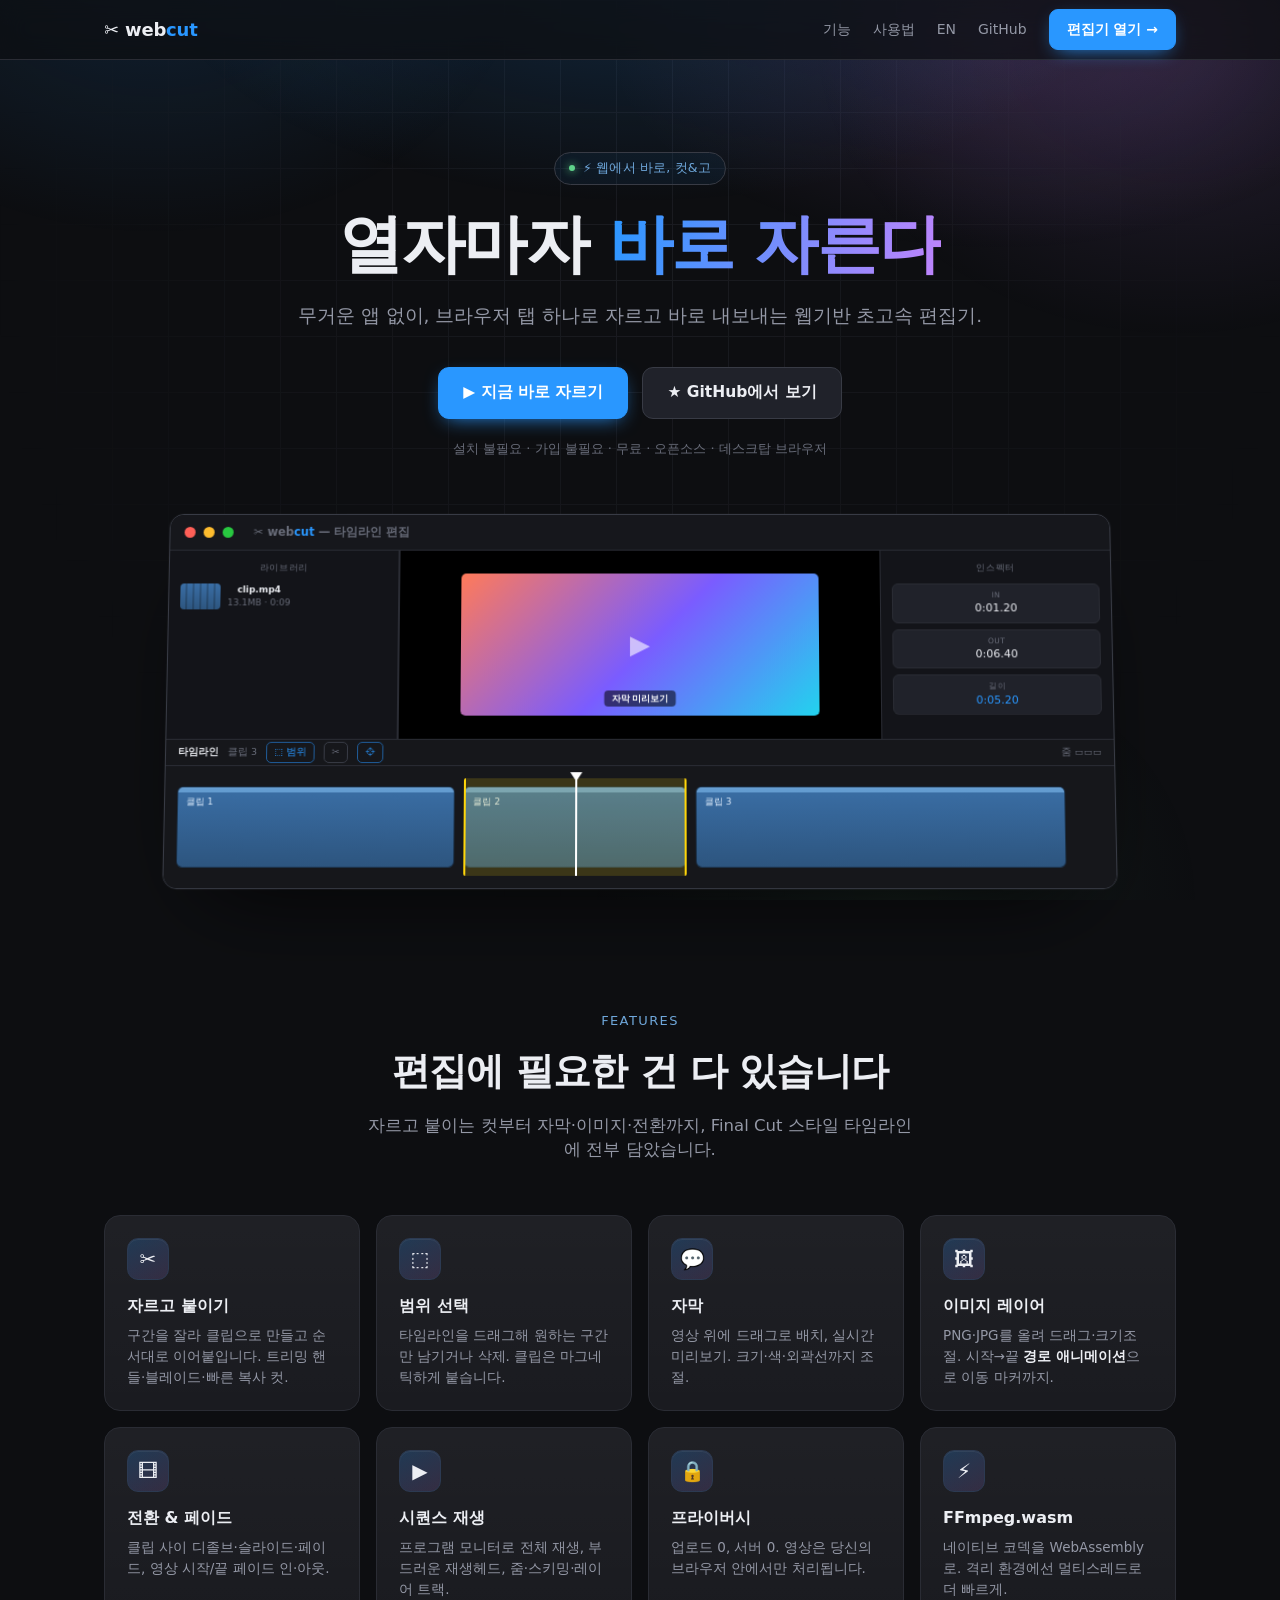
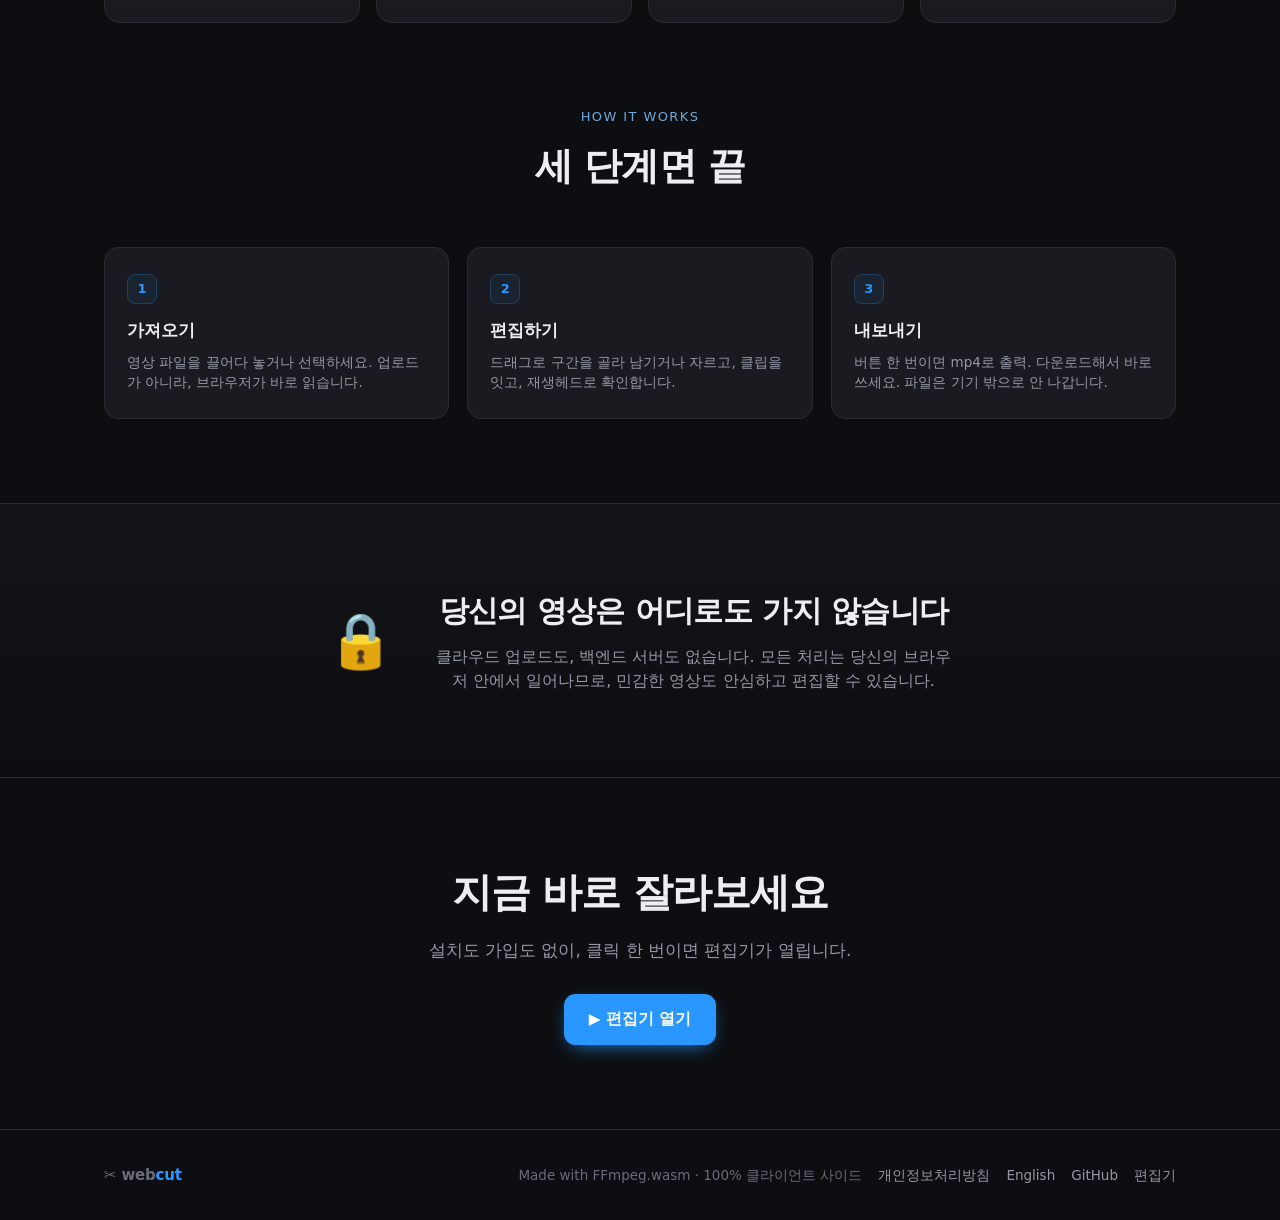
==== commit 377e5bd7: "design: refresh landing — animated gradient mesh, grid texture, premium cards, scroll reveal - body " ====
--- a/index.html
+++ b/index.html
@@ -13,6 +13,7 @@
   <meta name="twitter:card" content="summary_large_image" />
   <meta name="twitter:image" content="https://seongilp.github.io/webcut/og.png" />
   <link rel="stylesheet" href="./css/landing.css" />
+  <script>document.documentElement.classList.add('reveal-on');</script>
 </head>
 <body>
   <nav class="top">
@@ -133,5 +134,16 @@
       <a href="./app.html">편집기</a>
     </div>
   </footer>
+  <script>
+    (function () {
+      var sel = '.card,.step,.sectitle,.secsub,.seclabel,.band .inner,.finalcta > .wrap,.mock-wrap';
+      var els = document.querySelectorAll(sel);
+      function showAll() { els.forEach(function (e) { e.classList.add('in'); }); }
+      if (!('IntersectionObserver' in window)) { showAll(); return; }
+      var io = new IntersectionObserver(function (es) { es.forEach(function (e) { if (e.isIntersecting) { e.target.classList.add('in'); io.unobserve(e.target); } }); }, { threshold: .12, rootMargin: '0px 0px -7% 0px' });
+      els.forEach(function (e) { io.observe(e); });
+      setTimeout(showAll, 2500);
+    })();
+  </script>
 </body>
 </html>
--- a/css/landing.css
+++ b/css/landing.css
@@ -8,9 +8,31 @@
 body {
   background: var(--bg); color: var(--text);
   font-family: ui-sans-serif, system-ui, -apple-system, "Segoe UI", Roboto, "Apple SD Gothic Neo", sans-serif;
-  -webkit-font-smoothing: antialiased; line-height: 1.5; overflow-x: hidden;
+  -webkit-font-smoothing: antialiased; line-height: 1.5; overflow-x: hidden; position: relative;
 }
+/* Animated gradient mesh + faint grid texture behind everything */
+body::before {
+  content: ""; position: fixed; inset: 0; z-index: -2; pointer-events: none;
+  background:
+    radial-gradient(50vw 40vw at 12% -8%, rgba(41,151,255,.16), transparent 60%),
+    radial-gradient(46vw 38vw at 92% 4%, rgba(192,132,252,.14), transparent 62%),
+    radial-gradient(40vw 34vw at 70% 100%, rgba(95,211,138,.07), transparent 60%);
+  animation: meshShift 22s ease-in-out infinite alternate;
+}
+body::after {
+  content: ""; position: fixed; inset: 0; z-index: -2; pointer-events: none; opacity: .5;
+  background-image: linear-gradient(var(--line) 1px, transparent 1px), linear-gradient(90deg, var(--line) 1px, transparent 1px);
+  background-size: 56px 56px; mask-image: radial-gradient(circle at 50% 30%, #000 0%, transparent 72%);
+}
+@keyframes meshShift { from { transform: translate3d(-2%, -1%, 0) scale(1.02); } to { transform: translate3d(3%, 2%, 0) scale(1.06); } }
 a { color: inherit; text-decoration: none; }
+
+/* Scroll-reveal (added by inline script on <html>) */
+.reveal-on .card, .reveal-on .step, .reveal-on .sectitle, .reveal-on .secsub, .reveal-on .seclabel, .reveal-on .band .inner, .reveal-on .finalcta > .wrap, .reveal-on .mock-wrap {
+  opacity: 0; transform: translateY(22px); transition: opacity .7s cubic-bezier(.2,.7,.2,1), transform .7s cubic-bezier(.2,.7,.2,1);
+}
+.reveal-on .in { opacity: 1 !important; transform: none !important; }
+@media (prefers-reduced-motion: reduce) { .reveal-on .card, .reveal-on .step, .reveal-on .sectitle, .reveal-on .secsub, .reveal-on .seclabel, .reveal-on .band .inner, .reveal-on .finalcta > .wrap, .reveal-on .mock-wrap, body::before { animation: none; opacity: 1; transform: none; } }
 .wrap { max-width: 1120px; margin: 0 auto; padding: 0 24px; }
 
 /* Nav */
@@ -102,9 +124,11 @@
 .secsub { text-align: center; color: var(--muted); font-size: 16.5px; margin: 14px auto 0; max-width: 560px; }
 
 .grid { display: grid; grid-template-columns: repeat(4, 1fr); gap: 16px; margin-top: 52px; }
-.card { background: var(--panel); border: 1px solid var(--line); border-radius: 14px; padding: 22px; transition: all .16s; }
-.card:hover { border-color: var(--line2); transform: translateY(-3px); background: var(--panel2); }
-.card .ic { width: 40px; height: 40px; border-radius: 10px; display: flex; align-items: center; justify-content: center; font-size: 20px; background: rgba(41,151,255,.1); border: 1px solid #21405f; margin-bottom: 14px; }
+.card { position: relative; background: linear-gradient(180deg, rgba(255,255,255,.025), rgba(255,255,255,0)) , var(--panel); border: 1px solid var(--line); border-radius: 16px; padding: 22px; transition: transform .2s cubic-bezier(.2,.7,.2,1), border-color .2s, box-shadow .2s; overflow: hidden; }
+.card::before { content: ""; position: absolute; inset: 0; border-radius: inherit; padding: 1px; background: linear-gradient(140deg, rgba(41,151,255,.5), transparent 40%); -webkit-mask: linear-gradient(#000 0 0) content-box, linear-gradient(#000 0 0); -webkit-mask-composite: xor; mask-composite: exclude; opacity: 0; transition: opacity .2s; }
+.card:hover { transform: translateY(-4px); border-color: var(--line2); box-shadow: 0 18px 40px -22px rgba(0,0,0,.8); }
+.card:hover::before { opacity: 1; }
+.card .ic { width: 42px; height: 42px; border-radius: 11px; display: flex; align-items: center; justify-content: center; font-size: 20px; background: linear-gradient(150deg, rgba(41,151,255,.22), rgba(192,132,252,.14)); border: 1px solid #2c3a52; margin-bottom: 14px; box-shadow: inset 0 1px 0 rgba(255,255,255,.06); }
 .card h3 { font-size: 16px; font-weight: 700; margin-bottom: 7px; }
 .card p { font-size: 13.5px; color: var(--muted); line-height: 1.55; }
 
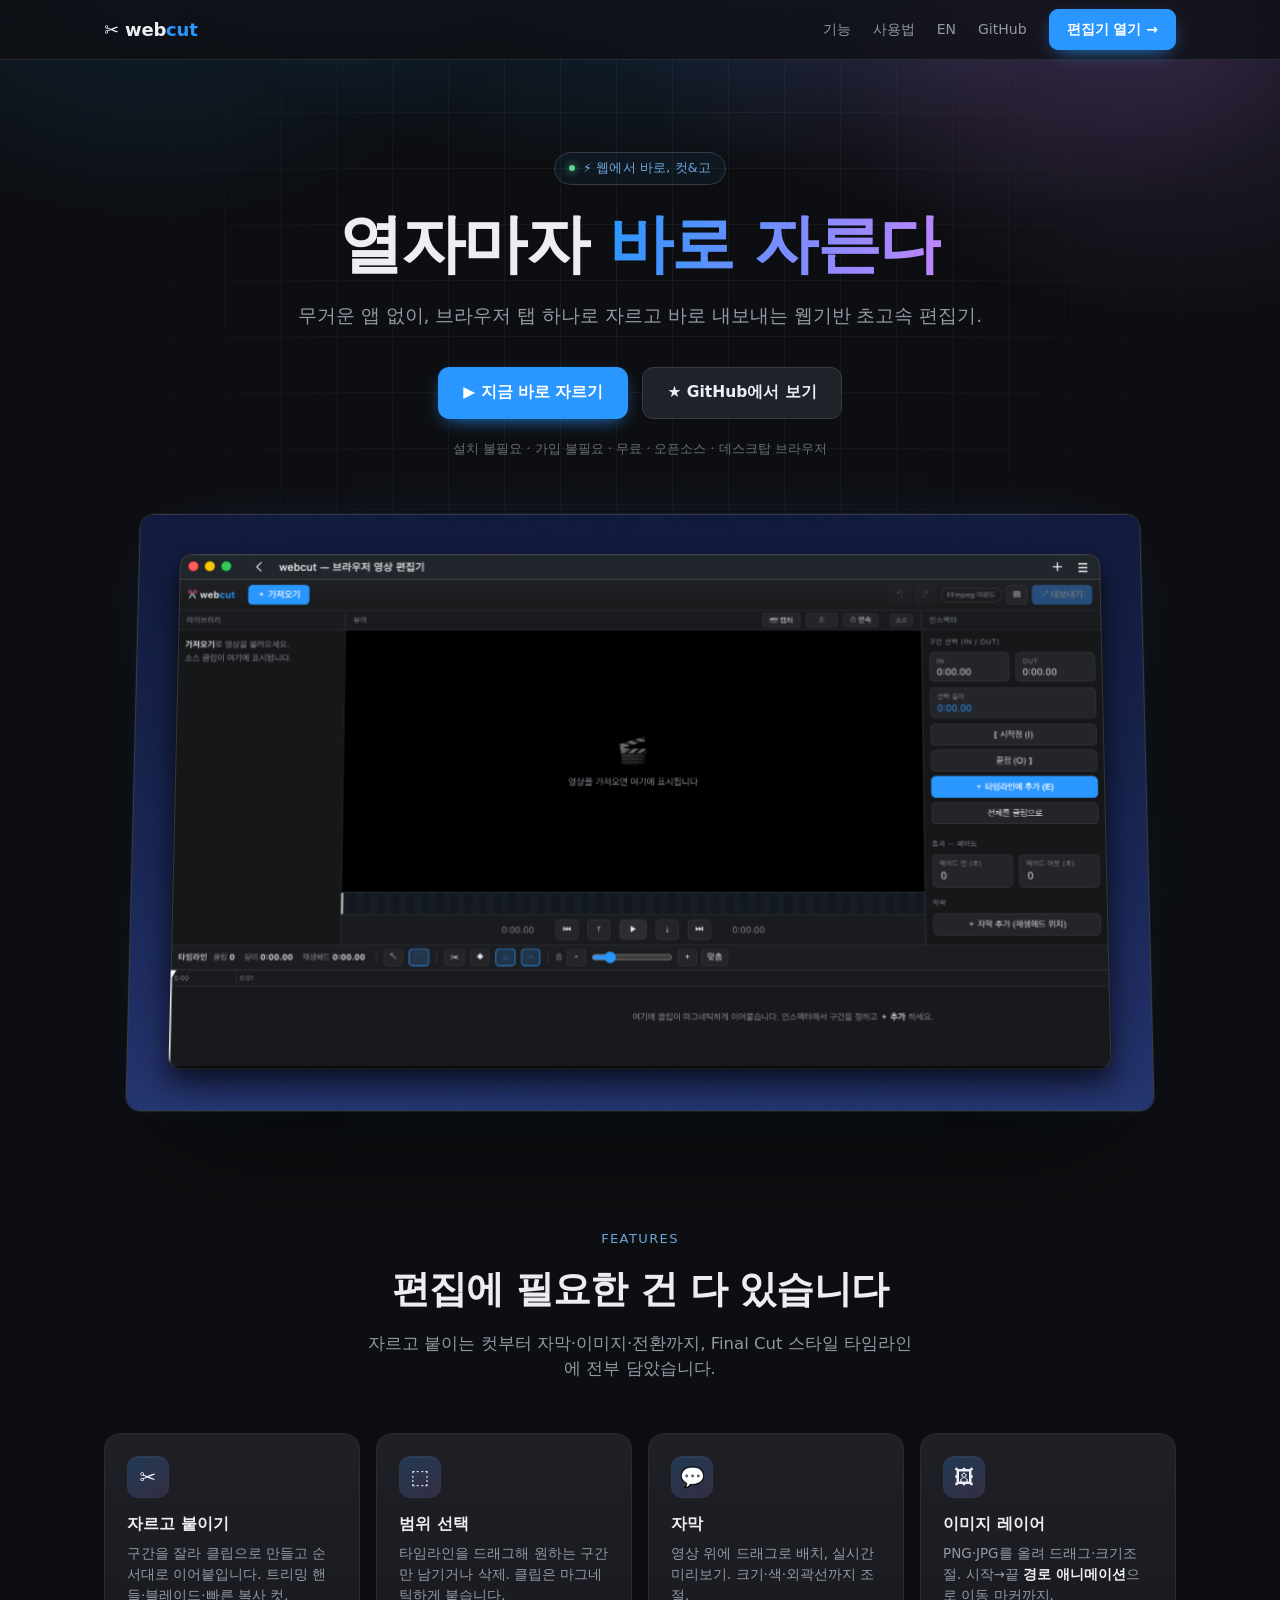
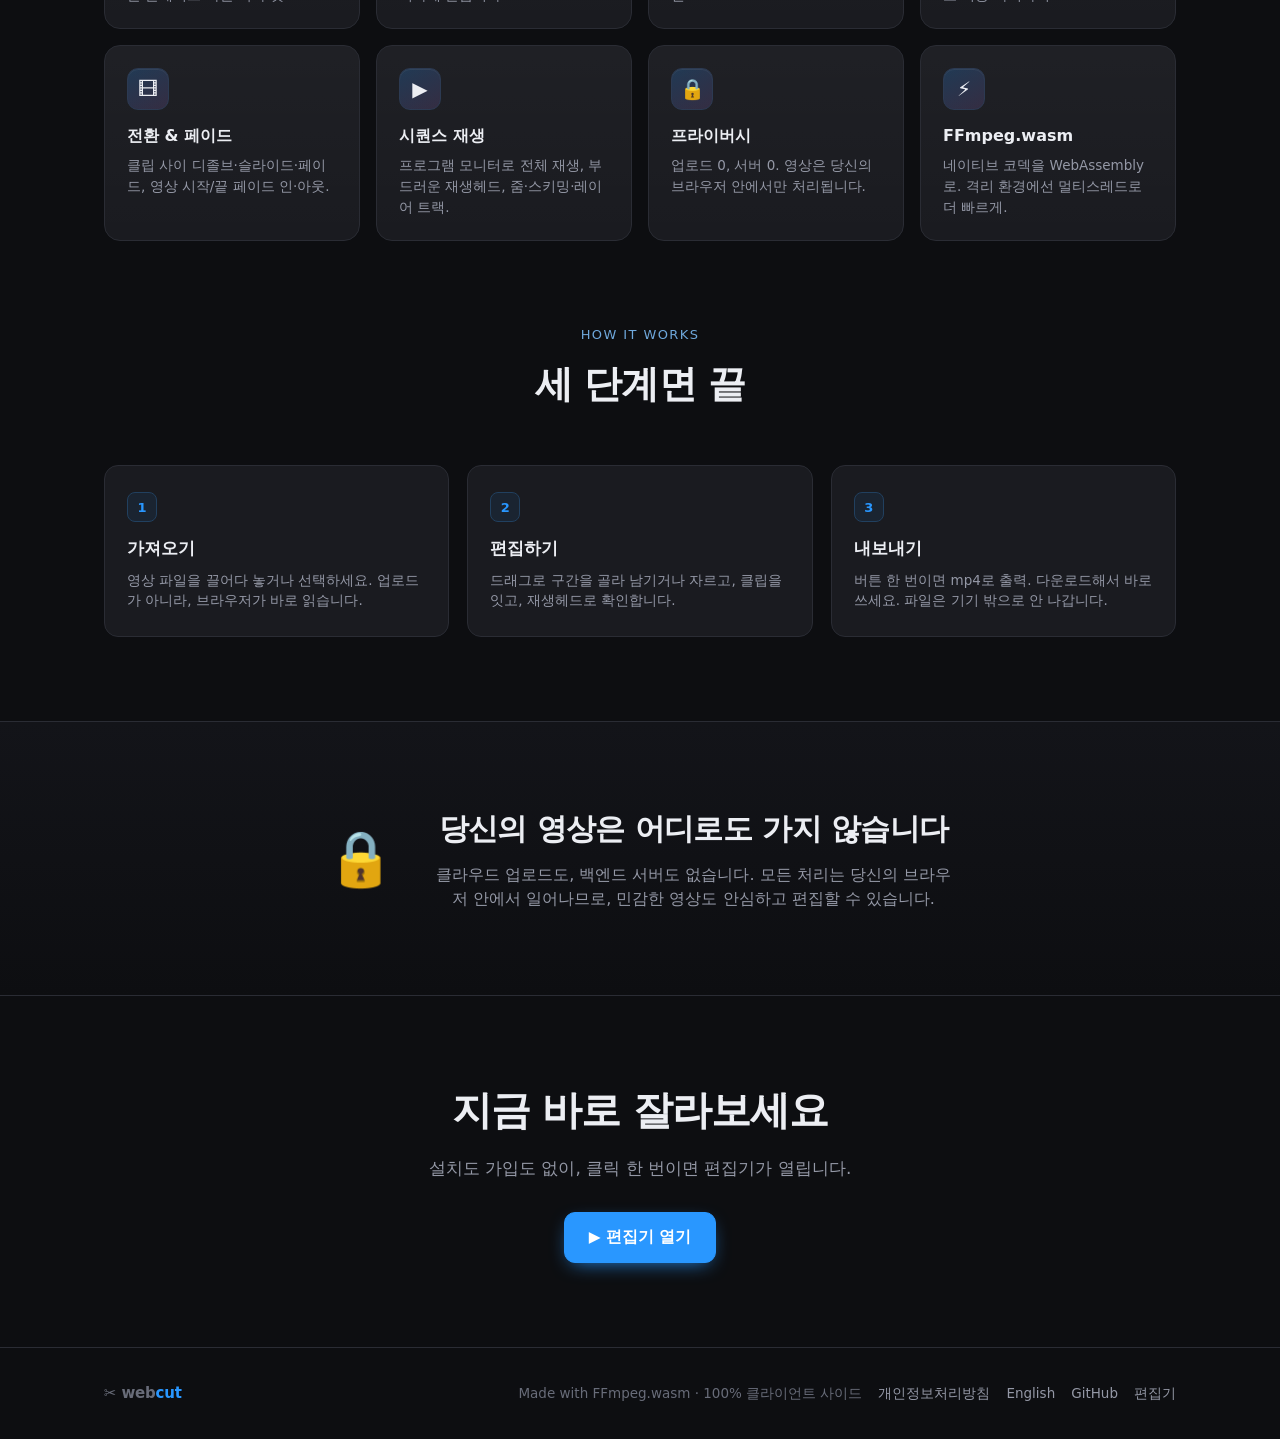
==== commit e6aec311: "design: use real editor screenshot in landing hero + exclude .wrangler from deploy - replace the CSS" ====
--- a/index.html
+++ b/index.html
@@ -40,35 +40,7 @@
       <p class="reassure">설치 불필요 · 가입 불필요 · 무료 · 오픈소스 · 데스크탑 브라우저</p>
 
       <div class="mock-wrap">
-        <div class="mock">
-          <div class="chrome">
-            <span class="light r"></span><span class="light y"></span><span class="light g"></span>
-            <span class="mt">✂️ web<b>cut</b> — 타임라인 편집</span>
-          </div>
-          <div class="mock-top">
-            <div class="mp">
-              <div class="h">라이브러리</div>
-              <div class="libitem"><div class="thumb"></div><div class="tt"><b>clip.mp4</b><span>13.1MB · 0:09</span></div></div>
-            </div>
-            <div class="mp viewer"><div class="frame"><span class="mock-cap">자막 미리보기</span></div></div>
-            <div class="mp">
-              <div class="h">인스펙터</div>
-              <div class="field"><div class="k">In</div><div class="v">0:01.20</div></div>
-              <div class="field"><div class="k">Out</div><div class="v">0:06.40</div></div>
-              <div class="field"><div class="k">길이</div><div class="v b">0:05.20</div></div>
-            </div>
-          </div>
-          <div class="mock-tl">
-            <div class="tlbar"><b style="color:var(--text)">타임라인</b><span>클립 3</span><span class="chip on">⬚ 범위</span><span class="chip">✂</span><span class="chip on">⌖</span><span style="margin-left:auto">줌 ▭▭▭</span></div>
-            <div class="track">
-              <div class="clip" style="left:0; width:30%"><span class="lab">클립 1</span></div>
-              <div class="clip" style="left:31%; width:24%"><span class="lab">클립 2</span></div>
-              <div class="clip" style="left:56%; width:40%"><span class="lab">클립 3</span></div>
-              <div class="range" style="left:31%; width:24%"></div>
-              <div class="ph" style="left:43%"></div>
-            </div>
-          </div>
-        </div>
+        <img class="hero-shot" src="./hero.png" alt="webcut 브라우저 영상 편집기 화면" loading="lazy" />
       </div>
     </div>
   </header>
--- a/css/landing.css
+++ b/css/landing.css
@@ -78,7 +78,11 @@
 .reassure { margin-top: 20px; font-size: 13px; color: var(--muted2); }
 
 /* Editor mockup */
-.mock-wrap { margin: 56px auto 0; max-width: 940px; perspective: 1600px; }
+.mock-wrap { margin: 56px auto 0; max-width: 1000px; perspective: 1800px; }
+.hero-shot { display: block; width: 100%; height: auto; border-radius: 14px; border: 1px solid var(--line2);
+  box-shadow: 0 50px 110px -45px rgba(0,0,0,.9), 0 0 0 1px rgba(255,255,255,.03), 0 0 80px -40px rgba(41,151,255,.25);
+  transform: rotateX(5deg); transform-origin: center top; transition: transform .5s cubic-bezier(.2,.7,.2,1); }
+.hero-shot:hover { transform: rotateX(0deg) translateY(-4px); }
 .mock {
   border-radius: 14px; overflow: hidden; border: 1px solid var(--line2);
   background: var(--bg2); box-shadow: 0 40px 90px -40px rgba(0,0,0,.85), 0 0 0 1px rgba(255,255,255,.02);
